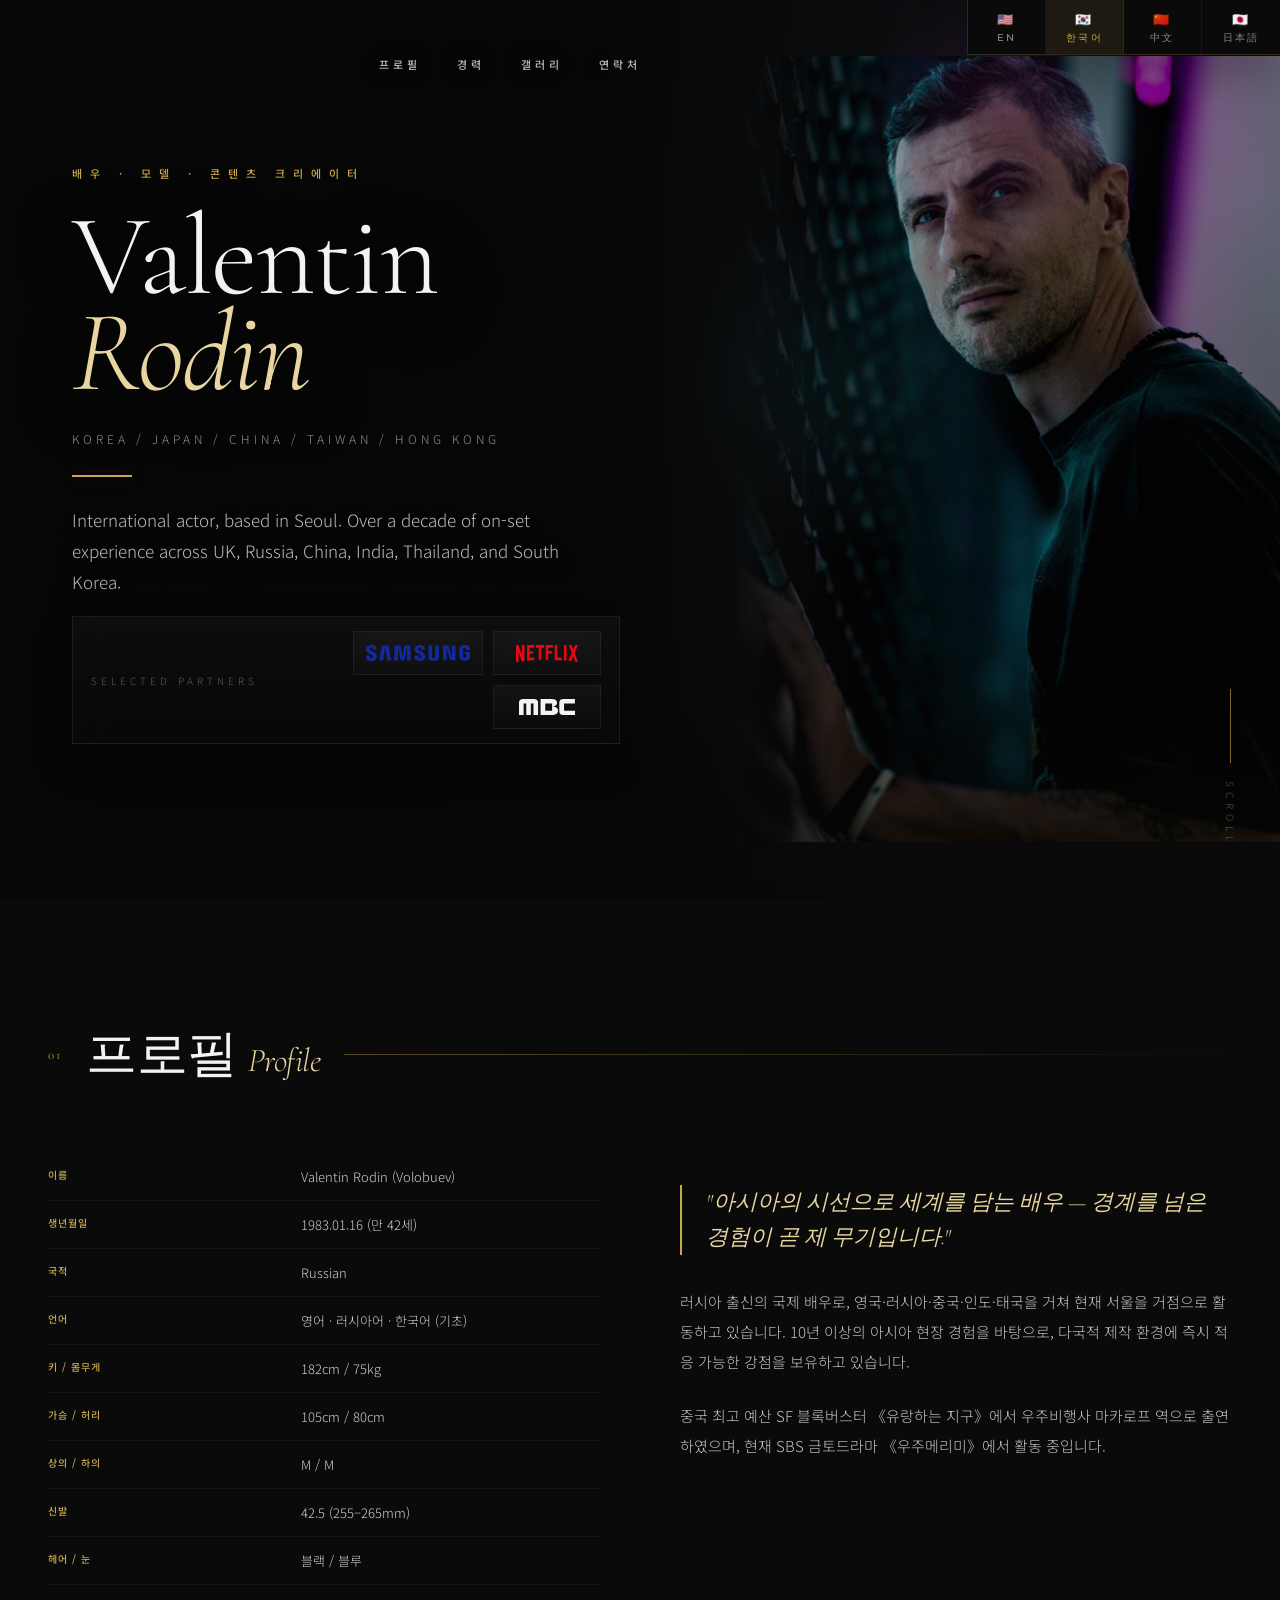
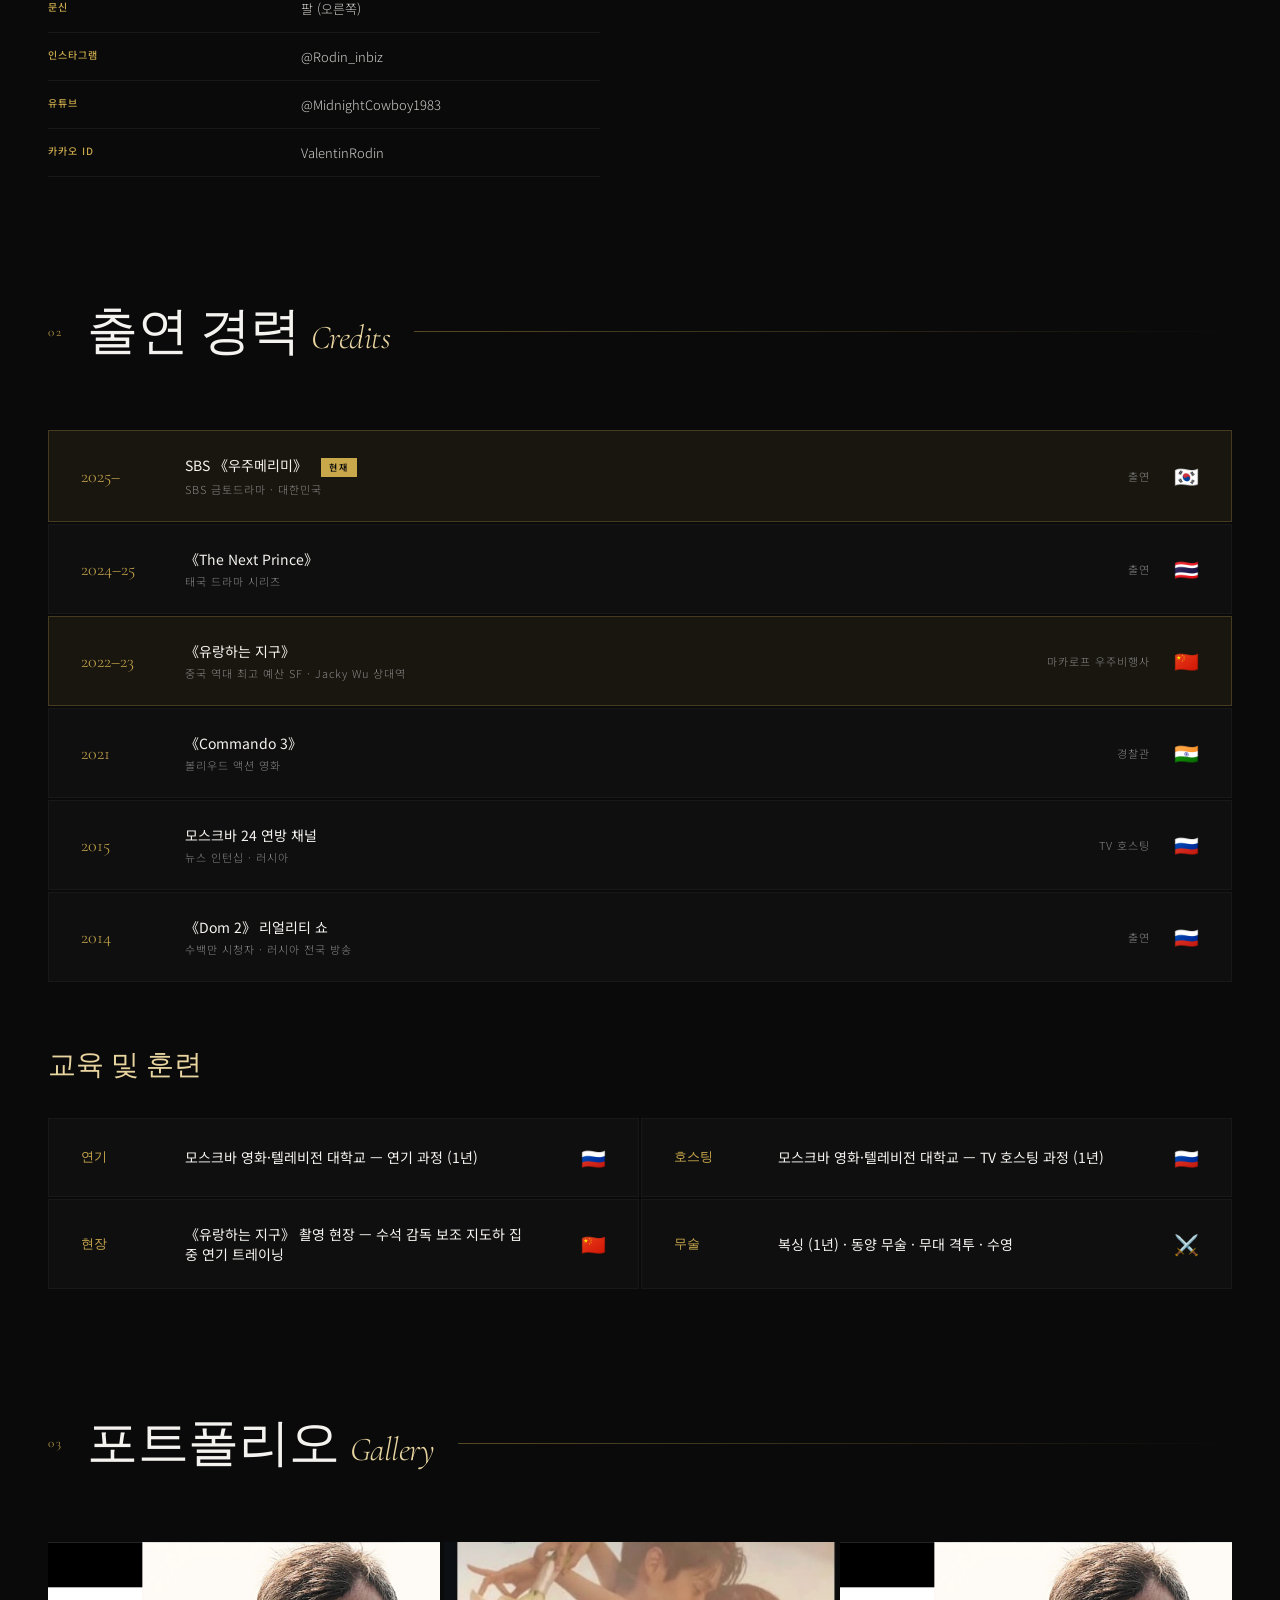
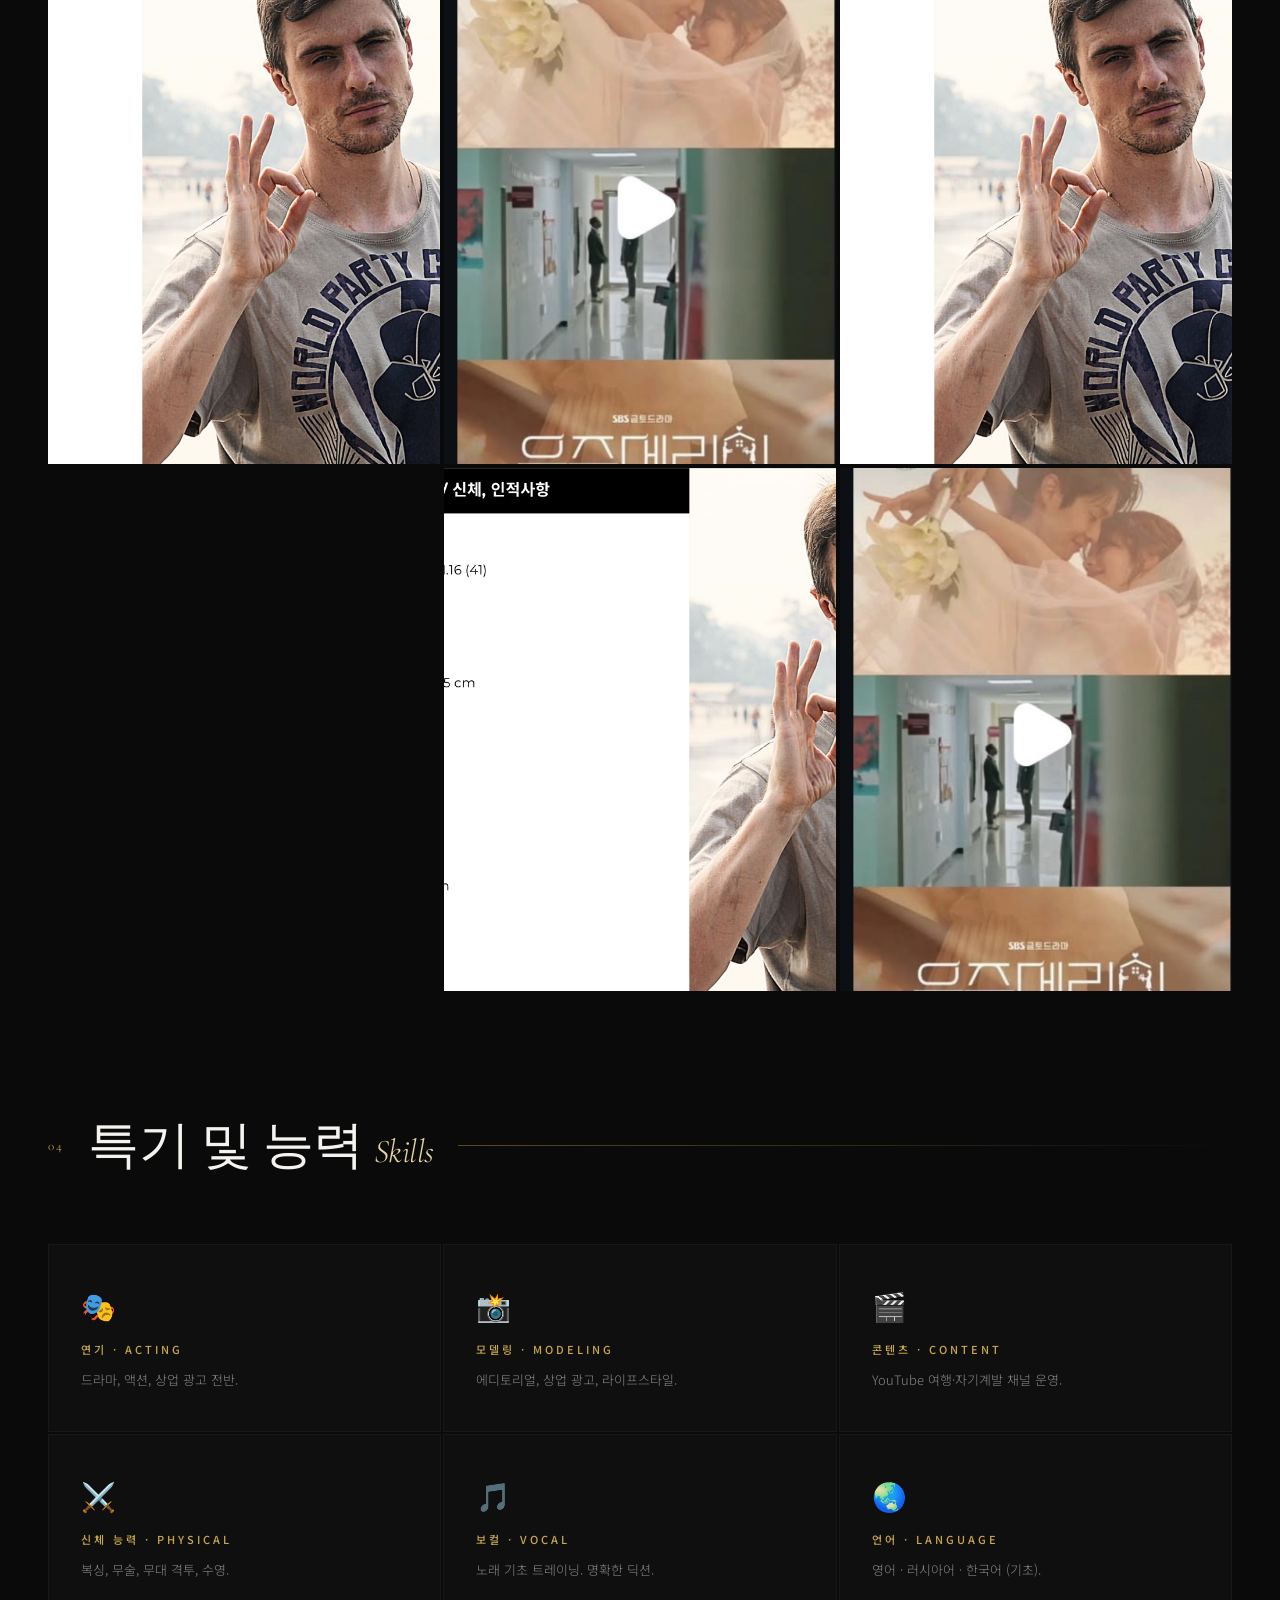
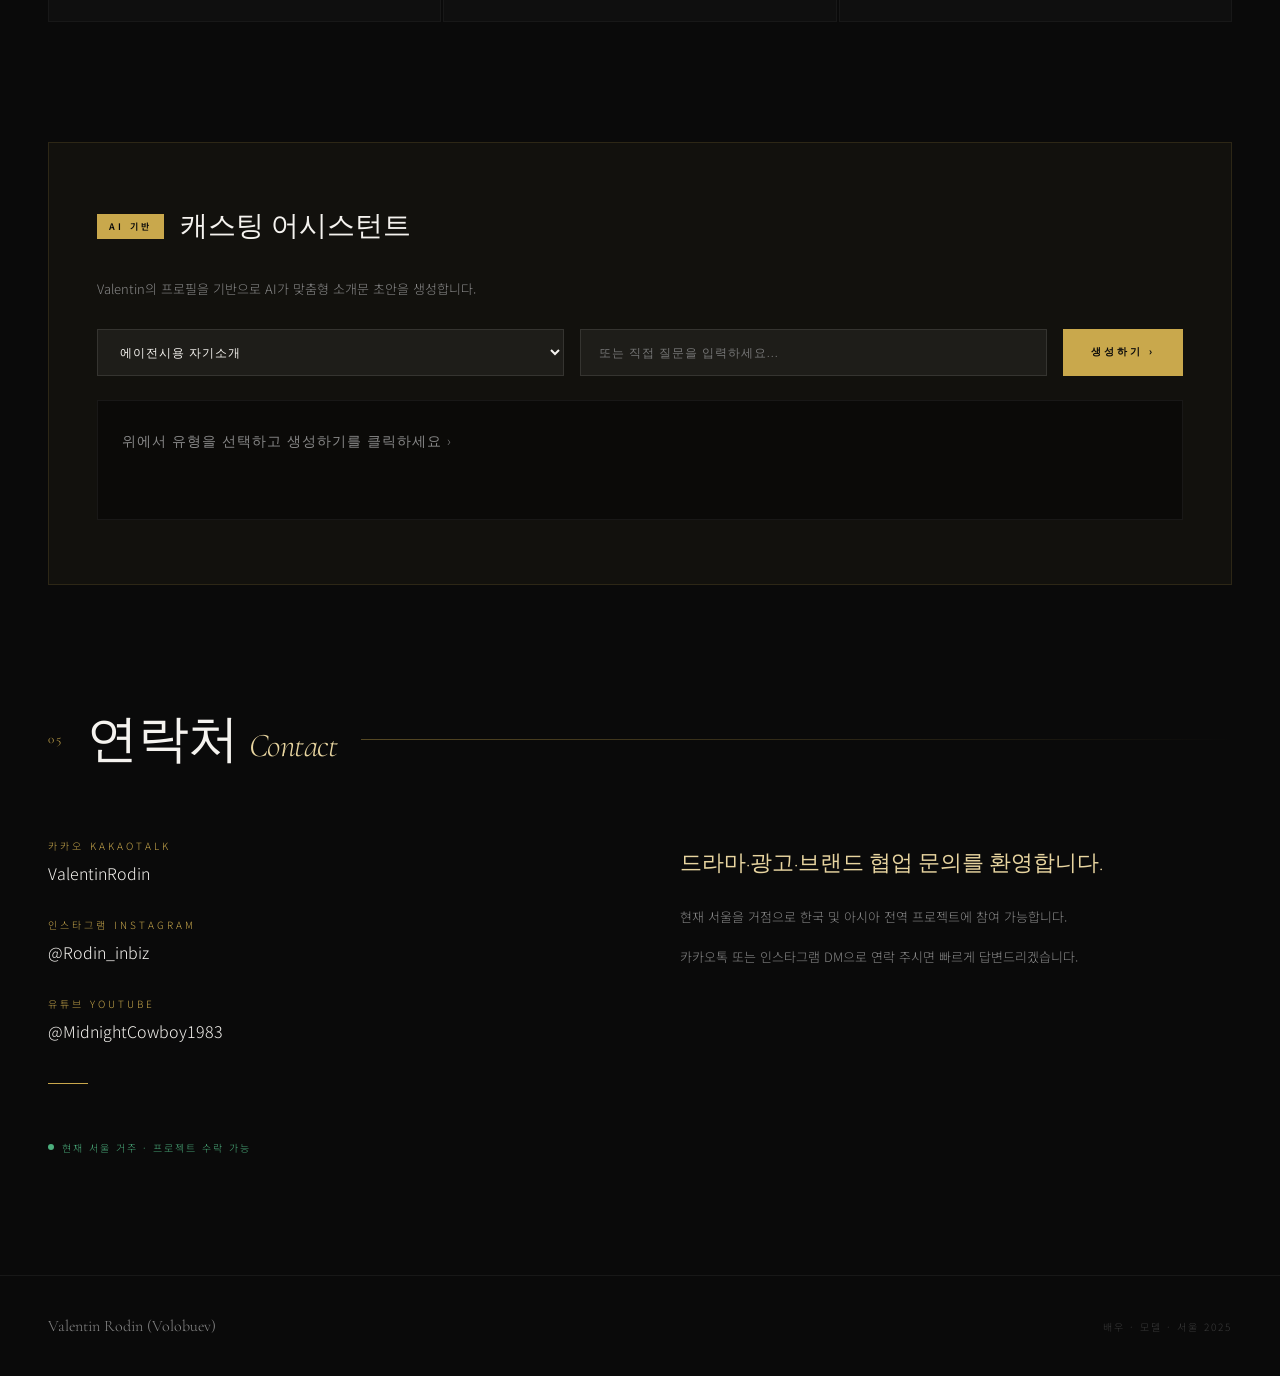
==== index.html @ 7a7e54a3 "Align partner label left and logos right" ====
<!DOCTYPE html>
<html lang="ko">
<head>
  <meta charset="UTF-8">
  <meta name="viewport" content="width=device-width, initial-scale=1.0">
  <title>VALENTIN RODIN — Actor · Model · Content Creator</title>
  <link rel="preconnect" href="https://fonts.googleapis.com">
  <link rel="preconnect" href="https://fonts.gstatic.com" crossorigin>
  <link href="https://fonts.googleapis.com/css2?family=Cormorant+Garamond:ital,wght@0,300;0,400;0,600;1,300;1,400&family=Montserrat:wght@200;300;400;500;600&family=Noto+Sans+JP:wght@300;400&family=Noto+Sans+SC:wght@300;400&family=Noto+Sans+KR:wght@300;400&display=swap" rel="stylesheet">
  <style>
    :root {
      --black: #0a0a0a;
      --white: #f5f3ef;
      --cream: #ede9e0;
      --gold: #c9a84c;
      --gold-light: #e8d5a0;
      --grey: #888;
      --grey-light: #ccc;
      --section-gap: 120px;
      --page-pad-desktop: 72px;
      --page-pad-mobile: 24px;
    }

    * {
      margin: 0;
      padding: 0;
      box-sizing: border-box;
    }

    html {
      scroll-behavior: smooth;
    }

    body {
      background: var(--black);
      color: var(--white);
      font-family: "Montserrat", sans-serif;
      font-weight: 300;
      overflow-x: hidden;
    }

    body[data-lang="ja"] {
      font-family: "Noto Sans JP", "Montserrat", sans-serif;
    }

    body[data-lang="zh"] {
      font-family: "Noto Sans SC", "Montserrat", sans-serif;
    }

    body[data-lang="ko"] {
      font-family: "Noto Sans KR", "Montserrat", sans-serif;
    }

    .lang-switcher {
      position: fixed;
      top: 0;
      right: 0;
      z-index: 220;
      display: flex;
      align-items: stretch;
      background: rgba(10, 10, 10, 0.9);
      border-bottom: 1px solid rgba(201, 168, 76, 0.2);
      border-left: 1px solid rgba(201, 168, 76, 0.2);
      box-shadow: 0 18px 50px rgba(0, 0, 0, 0.3);
    }

    .lang-btn {
      padding: 12px 16px 11px;
      font-size: 10px;
      font-weight: 500;
      letter-spacing: 2.2px;
      color: var(--grey);
      background: transparent;
      border: none;
      cursor: pointer;
      transition: all 0.2s;
      border-right: 1px solid rgba(255, 255, 255, 0.06);
      font-family: "Montserrat", sans-serif;
      min-width: 78px;
      text-align: center;
      line-height: 1.15;
    }

    .lang-btn:last-child {
      border-right: none;
    }

    .lang-btn .flag {
      display: block;
      font-size: 13px;
      margin-bottom: 5px;
      opacity: 0.95;
    }

    .lang-btn .label {
      display: block;
    }

    .lang-btn:hover {
      color: var(--gold-light);
      background: rgba(201, 168, 76, 0.06);
    }

    .lang-btn.active {
      color: var(--gold);
      background: rgba(201, 168, 76, 0.1);
    }

    nav {
      position: fixed;
      top: 0;
      left: 0;
      right: 0;
      z-index: 100;
      display: flex;
      justify-content: center;
      align-items: flex-start;
      padding: 40px 332px 0 var(--page-pad-desktop);
      background: none;
      backdrop-filter: none;
      pointer-events: none;
    }

    .nav-links {
      display: flex;
      gap: 36px;
      list-style: none;
      margin-top: 10px;
      pointer-events: auto;
    }

    .nav-links a {
      font-size: 11px;
      font-weight: 500;
      letter-spacing: 4px;
      text-transform: uppercase;
      color: rgba(245, 243, 239, 0.76);
      text-decoration: none;
      transition: color 0.3s;
      text-shadow: 0 0 16px rgba(0, 0, 0, 0.6);
    }

    .nav-links a:hover {
      color: var(--gold);
    }

    .hero {
      height: 100vh;
      min-height: 860px;
      position: relative;
      display: block;
      overflow: hidden;
      background: #060606;
    }

    .hero::after {
      content: "";
      position: absolute;
      inset: 0;
      z-index: 1;
      pointer-events: none;
      background:
        linear-gradient(90deg, rgba(6, 6, 6, 0) 48%, rgba(6, 6, 6, 0.04) 58%, rgba(6, 6, 6, 0.14) 72%, rgba(6, 6, 6, 0.32) 100%),
        linear-gradient(180deg, rgba(6, 6, 6, 0.18) 0%, rgba(6, 6, 6, 0.02) 22%, rgba(6, 6, 6, 0.02) 76%, rgba(6, 6, 6, 0.22) 100%),
        radial-gradient(circle at 100% 50%, rgba(6, 6, 6, 0.18), transparent 34%);
    }

    .hero-bg {
      position: absolute;
      inset: 0;
      background:
        radial-gradient(circle at 0% 0%, rgba(201, 168, 76, 0.14), transparent 28%),
        linear-gradient(90deg, #070707 0%, #080808 43%, #0f1013 68%, #101216 100%);
    }

    .hero-img {
      position: absolute;
      right: 0;
      top: 56px;
      height: calc(100% - 112px);
      width: min(43vw, 700px);
      object-fit: cover;
      object-position: 50% center;
      filter: brightness(0.92) contrast(1.06) saturate(0.95);
      -webkit-mask-image: linear-gradient(to right, transparent 0%, rgba(0, 0, 0, 0.4) 10%, rgba(0, 0, 0, 0.82) 18%, #000 30%, #000 100%);
      mask-image: linear-gradient(to right, transparent 0%, rgba(0, 0, 0, 0.4) 10%, rgba(0, 0, 0, 0.82) 18%, #000 30%, #000 100%);
      box-shadow: -72px 0 110px rgba(0, 0, 0, 0.46);
    }

    .hero-overlay {
      position: absolute;
      inset: 0;
      background:
        linear-gradient(90deg, rgba(6, 6, 6, 1) 0%, rgba(6, 6, 6, 0.98) 31%, rgba(6, 6, 6, 0.92) 42%, rgba(6, 6, 6, 0.42) 57%, rgba(6, 6, 6, 0.08) 74%, rgba(6, 6, 6, 0.01) 100%),
        linear-gradient(to top, rgba(6, 6, 6, 0.52) 0%, rgba(6, 6, 6, 0.1) 34%, transparent 60%),
        radial-gradient(circle at 79% 14%, rgba(224, 90, 255, 0.18), transparent 12%),
        radial-gradient(circle at 67% 42%, rgba(44, 199, 214, 0.12), transparent 18%);
    }

    .hero-content {
      position: absolute;
      left: var(--page-pad-desktop);
      bottom: 156px;
      z-index: 2;
      padding: 0;
      max-width: 560px;
    }

    .hero-tag {
      font-size: 11px;
      font-weight: 500;
      letter-spacing: 8px;
      text-transform: uppercase;
      color: var(--gold);
      margin-bottom: 28px;
      text-shadow: 0 0 28px rgba(201, 168, 76, 0.08);
      animation: fadeUp 1s 0.2s both;
    }

    .hero-name {
      font-family: "Cormorant Garamond", serif;
      font-size: clamp(88px, 9vw, 132px);
      font-weight: 300;
      line-height: 0.84;
      letter-spacing: -2px;
      animation: fadeUp 1s 0.4s both;
      text-shadow: 0 14px 60px rgba(0, 0, 0, 0.65);
    }

    .hero-name em {
      font-style: italic;
      color: var(--gold-light);
    }

    .hero-subtitle {
      font-size: 12px;
      letter-spacing: 4px;
      text-transform: uppercase;
      color: rgba(245, 243, 239, 0.58);
      margin-top: 28px;
      margin-bottom: 28px;
      animation: fadeUp 1s 0.6s both;
    }

    .hero-line {
      width: 72px;
      height: 2px;
      background: var(--gold);
      margin-bottom: 28px;
      box-shadow: 0 0 16px rgba(201, 168, 76, 0.24);
      animation: expandWidth 1s 0.8s both;
    }

    .hero-bio-short {
      font-size: 17px;
      line-height: 1.82;
      color: rgba(245, 243, 239, 0.76);
      max-width: 520px;
      margin-bottom: 18px;
      text-shadow: 0 10px 34px rgba(0, 0, 0, 0.42);
      animation: fadeUp 1s 1s both;
    }

    .partner-strip {
      position: relative;
      z-index: 2;
      margin-top: 12px;
      width: min(100%, 548px);
      padding: 14px 18px;
      border: 1px solid rgba(245, 243, 239, 0.08);
      background:
        linear-gradient(180deg, rgba(18, 18, 18, 0.64) 0%, rgba(10, 10, 10, 0.48) 100%);
      backdrop-filter: blur(18px) saturate(120%);
      box-shadow: 0 18px 42px rgba(0, 0, 0, 0.2);
    }

    .partner-strip-inner {
      display: flex;
      align-items: center;
      justify-content: space-between;
      gap: 18px;
    }

    .partner-strip-label {
      font-size: 10px;
      letter-spacing: 4px;
      text-transform: uppercase;
      color: rgba(245, 243, 239, 0.34);
      white-space: nowrap;
    }

    .partner-logo-list {
      display: flex;
      align-items: center;
      justify-content: flex-end;
      flex-wrap: wrap;
      gap: 10px;
      flex: 1;
    }

    .partner-logo-card {
      display: flex;
      align-items: center;
      justify-content: center;
      min-height: 44px;
      min-width: 108px;
      padding: 10px 12px;
      border: 1px solid rgba(245, 243, 239, 0.06);
      background: linear-gradient(180deg, rgba(255, 255, 255, 0.035) 0%, rgba(255, 255, 255, 0.015) 100%);
      backdrop-filter: blur(12px);
      transition: border-color 0.3s ease, transform 0.3s ease, background 0.3s ease;
    }

    .partner-logo-card:hover {
      border-color: rgba(201, 168, 76, 0.18);
      background: linear-gradient(180deg, rgba(255, 255, 255, 0.045) 0%, rgba(255, 255, 255, 0.02) 100%);
      transform: translateY(-1px);
    }

    .partner-logo {
      display: block;
      width: auto;
      height: 18px;
      max-width: 100%;
    }

    .partner-logo--samsung {
      height: 16px;
    }

    .partner-logo--netflix {
      height: 17px;
    }

    .partner-logo--mbc {
      height: 16px;
    }

    .hero-scroll {
      position: absolute;
      bottom: 54px;
      right: 42px;
      font-size: 10px;
      letter-spacing: 5px;
      text-transform: uppercase;
      color: rgba(245, 243, 239, 0.54);
      writing-mode: vertical-rl;
      display: flex;
      align-items: center;
      gap: 18px;
      animation: fadeIn 1s 1.5s both;
    }

    .hero-scroll::before {
      content: "";
      display: block;
      width: 1px;
      height: 74px;
      background: var(--gold);
      animation: scrollBar 2s 2s infinite;
    }

    .section {
      padding: var(--section-gap) 48px;
    }

    .section-header {
      display: flex;
      align-items: center;
      gap: 24px;
      margin-bottom: 64px;
    }

    .section-number {
      font-family: "Cormorant Garamond", serif;
      font-size: 13px;
      color: var(--gold);
      letter-spacing: 2px;
    }

    .section-title {
      font-family: "Cormorant Garamond", serif;
      font-size: clamp(32px, 4vw, 52px);
      font-weight: 300;
      letter-spacing: -0.5px;
    }

    .section-title em {
      font-style: italic;
      color: var(--gold-light);
      font-size: 0.65em;
      margin-left: 10px;
    }

    .section-line {
      flex: 1;
      height: 1px;
      background: linear-gradient(to right, rgba(201, 168, 76, 0.4), transparent);
    }

    .profile-grid,
    .contact-grid {
      display: grid;
      grid-template-columns: 1fr 1fr;
      gap: 80px;
      align-items: start;
    }

    .profile-data table {
      width: 100%;
      border-collapse: collapse;
    }

    .profile-data tr {
      border-bottom: 1px solid rgba(255, 255, 255, 0.06);
    }

    .profile-data td {
      padding: 14px 0;
      font-size: 13px;
      vertical-align: top;
    }

    .profile-data td:first-child {
      color: var(--gold);
      font-weight: 500;
      letter-spacing: 1px;
      min-width: 140px;
      font-size: 10px;
      text-transform: uppercase;
    }

    .profile-data td:last-child {
      color: rgba(245, 243, 239, 0.85);
    }

    .profile-bio p {
      font-size: 15px;
      line-height: 2;
      color: rgba(245, 243, 239, 0.8);
      margin-bottom: 24px;
    }

    .profile-bio .quote {
      font-family: "Cormorant Garamond", serif;
      font-size: 22px;
      font-style: italic;
      color: var(--gold-light);
      line-height: 1.6;
      border-left: 2px solid var(--gold);
      padding-left: 24px;
      margin: 32px 0;
    }

    .credits-list {
      display: flex;
      flex-direction: column;
      gap: 2px;
    }

    .credit-item {
      display: grid;
      grid-template-columns: 80px 1fr auto auto;
      gap: 24px;
      align-items: center;
      padding: 24px 32px;
      background: rgba(255, 255, 255, 0.02);
      border: 1px solid rgba(255, 255, 255, 0.04);
      transition: all 0.3s;
      cursor: default;
    }

    .credit-item:hover {
      background: rgba(201, 168, 76, 0.05);
      border-color: rgba(201, 168, 76, 0.2);
      transform: translateX(4px);
    }

    .credit-year {
      font-family: "Cormorant Garamond", serif;
      font-size: 18px;
      color: var(--gold);
      font-weight: 300;
    }

    .credit-title {
      font-size: 14px;
      font-weight: 400;
    }

    .credit-title small {
      display: block;
      font-size: 11px;
      color: var(--grey);
      font-weight: 300;
      margin-top: 4px;
      letter-spacing: 1px;
    }

    .credit-role {
      font-size: 11px;
      color: var(--grey);
      text-align: right;
      letter-spacing: 1px;
      text-transform: uppercase;
    }

    .credit-flag {
      font-size: 20px;
    }

    .credit-featured {
      background: rgba(201, 168, 76, 0.08);
      border-color: rgba(201, 168, 76, 0.25);
    }

    .credit-badge {
      display: inline-block;
      font-size: 9px;
      letter-spacing: 2px;
      text-transform: uppercase;
      background: var(--gold);
      color: var(--black);
      padding: 3px 8px;
      font-weight: 600;
      margin-left: 10px;
      vertical-align: middle;
    }

    .gallery-grid {
      display: grid;
      grid-template-columns: repeat(3, 1fr);
      gap: 4px;
    }

    .gallery-item {
      overflow: hidden;
      position: relative;
      aspect-ratio: 3 / 4;
      background: #111;
    }

    .gallery-item.tall {
      grid-row: span 2;
    }

    .gallery-item img {
      width: 100%;
      height: 100%;
      object-fit: cover;
      object-position: center top;
      transition: transform 0.6s ease, filter 0.4s;
      filter: grayscale(15%);
    }

    .gallery-item.hero-crop img {
      object-position: 78% 15%;
    }

    .gallery-item.still img {
      object-position: center center;
    }

    .gallery-item:hover img {
      transform: scale(1.05);
      filter: grayscale(0%);
    }

    .gallery-caption {
      position: absolute;
      bottom: 0;
      left: 0;
      right: 0;
      padding: 20px 16px 16px;
      background: linear-gradient(to top, rgba(0, 0, 0, 0.8), transparent);
      font-size: 9px;
      letter-spacing: 3px;
      text-transform: uppercase;
      color: rgba(255, 255, 255, 0.6);
      opacity: 0;
      transition: opacity 0.3s;
    }

    .gallery-item:hover .gallery-caption {
      opacity: 1;
    }

    .skills-grid {
      display: grid;
      grid-template-columns: repeat(3, 1fr);
      gap: 2px;
    }

    .skill-block {
      padding: 40px 32px;
      background: rgba(255, 255, 255, 0.02);
      border: 1px solid rgba(255, 255, 255, 0.04);
      transition: all 0.3s;
    }

    .skill-block:hover {
      background: rgba(201, 168, 76, 0.05);
      border-color: rgba(201, 168, 76, 0.15);
    }

    .skill-icon {
      font-size: 28px;
      margin-bottom: 16px;
    }

    .skill-name {
      font-size: 11px;
      letter-spacing: 3px;
      text-transform: uppercase;
      color: var(--gold);
      margin-bottom: 12px;
      font-weight: 500;
    }

    .skill-desc {
      font-size: 13px;
      color: var(--grey);
      line-height: 1.7;
    }

    .ai-section {
      background: rgba(201, 168, 76, 0.04);
      border: 1px solid rgba(201, 168, 76, 0.15);
      padding: 64px 48px;
      margin: 0 48px;
    }

    .ai-header {
      display: flex;
      align-items: center;
      gap: 16px;
      margin-bottom: 32px;
    }

    .ai-badge {
      background: var(--gold);
      color: var(--black);
      font-size: 9px;
      font-weight: 600;
      letter-spacing: 3px;
      text-transform: uppercase;
      padding: 6px 12px;
    }

    .ai-title {
      font-family: "Cormorant Garamond", serif;
      font-size: 28px;
      font-weight: 300;
    }

    .ai-inputs {
      display: grid;
      grid-template-columns: 1fr 1fr auto;
      gap: 16px;
      margin-bottom: 24px;
    }

    .ai-select,
    .ai-input {
      background: rgba(255, 255, 255, 0.05);
      border: 1px solid rgba(255, 255, 255, 0.1);
      color: var(--white);
      padding: 14px 18px;
      font-family: "Montserrat", sans-serif;
      font-size: 12px;
      letter-spacing: 1px;
      outline: none;
      transition: border-color 0.3s;
    }

    .ai-select:focus,
    .ai-input:focus {
      border-color: rgba(201, 168, 76, 0.5);
    }

    .ai-select option {
      background: #1a1a1a;
    }

    .ai-btn {
      background: var(--gold);
      color: var(--black);
      border: none;
      padding: 14px 28px;
      font-family: "Montserrat", sans-serif;
      font-size: 10px;
      font-weight: 600;
      letter-spacing: 3px;
      text-transform: uppercase;
      cursor: pointer;
      transition: all 0.2s;
      white-space: nowrap;
    }

    .ai-btn:hover {
      background: var(--gold-light);
    }

    .ai-output {
      min-height: 120px;
      padding: 24px;
      background: rgba(0, 0, 0, 0.4);
      border: 1px solid rgba(255, 255, 255, 0.06);
      font-family: "Cormorant Garamond", serif;
      font-size: 17px;
      line-height: 1.9;
      color: rgba(245, 243, 239, 0.85);
      white-space: pre-wrap;
    }

    .contact-label {
      font-size: 10px;
      letter-spacing: 3px;
      text-transform: uppercase;
      color: var(--gold);
      margin-bottom: 8px;
    }

    .contact-value {
      font-size: 16px;
      color: var(--white);
      margin-bottom: 32px;
    }

    .contact-divider {
      width: 40px;
      height: 1px;
      background: var(--gold);
      margin: 40px 0;
    }

    .contact-availability {
      display: inline-flex;
      align-items: center;
      gap: 8px;
      font-size: 10px;
      letter-spacing: 2px;
      text-transform: uppercase;
      color: #4caf7d;
      margin-top: 16px;
    }

    .availability-dot {
      width: 6px;
      height: 6px;
      border-radius: 50%;
      background: #4caf7d;
      animation: pulse 2s infinite;
    }

    footer {
      border-top: 1px solid rgba(255, 255, 255, 0.06);
      padding: 40px 48px;
      display: flex;
      justify-content: space-between;
      align-items: center;
    }

    .footer-name {
      font-family: "Cormorant Garamond", serif;
      font-size: 16px;
      color: var(--grey);
    }

    .footer-copy {
      font-size: 10px;
      color: rgba(255, 255, 255, 0.2);
      letter-spacing: 2px;
      text-transform: uppercase;
    }

    .training-grid {
      display: grid;
      grid-template-columns: repeat(2, 1fr);
      gap: 2px;
      margin-top: 64px;
    }

    .training-title {
      font-family: "Cormorant Garamond", serif;
      font-size: 28px;
      font-weight: 300;
      margin-bottom: 32px;
      color: var(--gold-light);
    }

    @keyframes fadeUp {
      from {
        opacity: 0;
        transform: translateY(30px);
      }
      to {
        opacity: 1;
        transform: translateY(0);
      }
    }

    @keyframes fadeIn {
      from {
        opacity: 0;
      }
      to {
        opacity: 1;
      }
    }

    @keyframes expandWidth {
      from {
        width: 0;
      }
      to {
        width: 60px;
      }
    }

    @keyframes scrollBar {
      0%, 100% {
        opacity: 1;
        transform: scaleY(1);
      }
      50% {
        opacity: 0.3;
        transform: scaleY(0.5);
      }
    }

    @keyframes pulse {
      0%, 100% {
        opacity: 1;
      }
      50% {
        opacity: 0.3;
      }
    }

    .fade-in {
      opacity: 0;
      transform: translateY(40px);
      transition: opacity 0.8s ease, transform 0.8s ease;
    }

    .fade-in.visible {
      opacity: 1;
      transform: translateY(0);
    }

    @media (max-width: 1200px) {
      nav {
        padding: 34px 292px 0 56px;
      }

      .nav-links {
        gap: 28px;
      }

      .hero {
        min-height: 820px;
      }

      .hero-img {
        top: 44px;
        height: calc(100% - 88px);
        width: min(46vw, 600px);
        object-position: 52% center;
        filter: brightness(0.88) contrast(1.05) saturate(0.95);
        -webkit-mask-image: linear-gradient(to right, transparent 0%, rgba(0, 0, 0, 0.36) 11%, rgba(0, 0, 0, 0.8) 19%, #000 32%, #000 100%);
        mask-image: linear-gradient(to right, transparent 0%, rgba(0, 0, 0, 0.36) 11%, rgba(0, 0, 0, 0.8) 19%, #000 32%, #000 100%);
      }

      .hero-content {
        left: 56px;
        bottom: 138px;
        max-width: 500px;
      }

      .hero-tag {
        letter-spacing: 6px;
      }

      .hero-name {
        font-size: clamp(78px, 8vw, 116px);
      }

      .hero-bio-short {
        font-size: 16px;
      }

      .partner-strip {
        width: min(100%, 488px);
      }
    }

    @media (max-width: 900px) {
      nav {
        padding: 28px var(--page-pad-mobile) 0;
      }

      .nav-links {
        display: none;
      }

      .section {
        padding: 80px 24px;
      }

      .hero {
        min-height: 760px;
      }

      .hero-img {
        width: calc(100% - 40px);
        right: -12px;
        top: 30px;
        height: calc(100% - 122px);
        object-position: 58% 22%;
        filter: brightness(0.76) contrast(1.04) saturate(0.96);
        -webkit-mask-image: linear-gradient(to right, transparent 0%, rgba(0, 0, 0, 0.34) 12%, rgba(0, 0, 0, 0.82) 22%, #000 36%, #000 100%);
        mask-image: linear-gradient(to right, transparent 0%, rgba(0, 0, 0, 0.34) 12%, rgba(0, 0, 0, 0.82) 22%, #000 36%, #000 100%);
        box-shadow: -26px 0 56px rgba(0, 0, 0, 0.26);
      }

      .hero-overlay {
        background:
          linear-gradient(180deg, rgba(6, 6, 6, 0.2) 0%, rgba(6, 6, 6, 0.24) 18%, rgba(6, 6, 6, 0.58) 58%, rgba(6, 6, 6, 0.82) 100%),
          linear-gradient(90deg, rgba(6, 6, 6, 0.74) 0%, rgba(6, 6, 6, 0.18) 54%, rgba(6, 6, 6, 0.05) 100%);
      }

      .hero::after {
        background:
          linear-gradient(180deg, rgba(6, 6, 6, 0.14) 0%, rgba(6, 6, 6, 0.04) 18%, rgba(6, 6, 6, 0.08) 74%, rgba(6, 6, 6, 0.22) 100%),
          linear-gradient(90deg, rgba(6, 6, 6, 0.34) 0%, rgba(6, 6, 6, 0.08) 18%, rgba(6, 6, 6, 0) 44%, rgba(6, 6, 6, 0.08) 82%, rgba(6, 6, 6, 0.26) 100%);
      }

      .hero-content {
        left: var(--page-pad-mobile);
        right: var(--page-pad-mobile);
        bottom: 116px;
        max-width: none;
      }

      .hero-tag {
        font-size: 10px;
        letter-spacing: 4px;
        margin-bottom: 18px;
      }

      .hero-name {
        font-size: clamp(68px, 22vw, 96px);
      }

      .hero-subtitle {
        font-size: 10px;
        letter-spacing: 2.6px;
        line-height: 1.6;
        margin-top: 22px;
        margin-bottom: 20px;
      }

      .hero-bio-short {
        font-size: 15px;
        line-height: 1.72;
        max-width: 100%;
        margin-bottom: 22px;
      }

      .hero-line {
        margin-bottom: 22px;
      }

      .partner-strip-label {
        font-size: 9px;
        letter-spacing: 3px;
      }

      .partner-logo-list {
        gap: 8px;
      }

      .partner-logo-card {
        min-height: 42px;
        min-width: 100px;
        padding: 9px 10px;
      }

      .partner-logo {
        height: 16px;
      }

      .partner-logo--samsung {
        height: 14px;
      }

      .partner-logo--mbc {
        height: 14px;
      }

      .hero-scroll {
        display: none;
      }

      .profile-grid,
      .contact-grid {
        grid-template-columns: 1fr;
        gap: 48px;
      }

      .credit-item {
        grid-template-columns: 60px 1fr;
      }

      .credit-role,
      .credit-flag {
        display: none;
      }

      .gallery-grid {
        grid-template-columns: repeat(2, 1fr);
      }

      .gallery-item.tall {
        grid-row: span 1;
      }

      .skills-grid,
      .ai-inputs,
      .training-grid {
        grid-template-columns: 1fr;
      }

      .ai-section {
        margin: 0 24px;
        padding: 40px 24px;
      }

      .lang-switcher {
        top: auto;
        bottom: 0;
        right: 0;
        left: 0;
        border-left: none;
        border-top: 1px solid rgba(201, 168, 76, 0.2);
        border-bottom: none;
        justify-content: center;
      }

      .lang-btn {
        min-width: 0;
        padding: 10px 12px 9px;
      }

      .lang-btn .flag {
        font-size: 12px;
        margin-bottom: 4px;
      }
    }

    @media (max-width: 640px) {
      .hero {
        min-height: 700px;
      }

      .hero-img {
        width: calc(100% - 28px);
        right: -10px;
        top: 22px;
        height: calc(100% - 106px);
        object-position: 56% 20%;
        filter: brightness(0.78) contrast(1.03) saturate(0.96);
        -webkit-mask-image: linear-gradient(to right, transparent 0%, rgba(0, 0, 0, 0.32) 12%, rgba(0, 0, 0, 0.82) 24%, #000 38%, #000 100%);
        mask-image: linear-gradient(to right, transparent 0%, rgba(0, 0, 0, 0.32) 12%, rgba(0, 0, 0, 0.82) 24%, #000 38%, #000 100%);
      }

      .hero-content {
        bottom: 92px;
      }

      .hero-tag {
        font-size: 9px;
        letter-spacing: 3px;
        max-width: 310px;
      }

      .hero-name {
        font-size: clamp(58px, 20vw, 82px);
        line-height: 0.9;
      }

      .hero-subtitle {
        font-size: 9px;
        letter-spacing: 1.8px;
      }

      .hero-bio-short {
        font-size: 14px;
      }

      .hero::after {
        background:
          linear-gradient(180deg, rgba(6, 6, 6, 0.12) 0%, rgba(6, 6, 6, 0.04) 16%, rgba(6, 6, 6, 0.08) 76%, rgba(6, 6, 6, 0.2) 100%),
          linear-gradient(90deg, rgba(6, 6, 6, 0.3) 0%, rgba(6, 6, 6, 0.08) 18%, rgba(6, 6, 6, 0) 42%, rgba(6, 6, 6, 0.08) 84%, rgba(6, 6, 6, 0.22) 100%);
      }

      .partner-strip-inner {
        align-items: flex-start;
        flex-direction: column;
        gap: 12px;
      }

      .partner-logo-list {
        justify-content: flex-start;
        width: 100%;
      }

      .partner-logo-list {
        gap: 8px;
      }

      .partner-logo-card {
        flex: 1 1 92px;
        min-width: 0;
        min-height: 44px;
        padding: 10px 10px;
      }

      .partner-logo {
        height: 14px;
      }

      .partner-logo--samsung {
        height: 12px;
      }

      .partner-logo--mbc {
        height: 12px;
      }
    }
  </style>
</head>
<body data-lang="ko">
  <div class="lang-switcher">
    <button class="lang-btn" onclick="setLang('en')" data-lang-btn="en"><span class="flag">🇺🇸</span><span class="label">EN</span></button>
    <button class="lang-btn active" onclick="setLang('ko')" data-lang-btn="ko"><span class="flag">🇰🇷</span><span class="label">한국어</span></button>
    <button class="lang-btn" onclick="setLang('zh')" data-lang-btn="zh"><span class="flag">🇨🇳</span><span class="label">中文</span></button>
    <button class="lang-btn" onclick="setLang('ja')" data-lang-btn="ja"><span class="flag">🇯🇵</span><span class="label">日本語</span></button>
  </div>

  <nav>
    <ul class="nav-links">
      <li><a href="#profile" data-t="nav_profile">프로필</a></li>
      <li><a href="#credits" data-t="nav_credits">경력</a></li>
      <li><a href="#gallery" data-t="nav_gallery">갤러리</a></li>
      <li><a href="#contact" data-t="nav_contact">연락처</a></li>
    </ul>
  </nav>

  <section class="hero">
    <div class="hero-bg"></div>
    <img class="hero-img" src="./assets/hero_portrait_clean.png" alt="Valentin Rodin">
    <div class="hero-overlay"></div>
    <div class="hero-content">
      <p class="hero-tag" data-t="hero_tag">배우 · 모델 · 콘텐츠 크리에이터</p>
      <h1 class="hero-name">Valentin<br><em>Rodin</em></h1>
      <p class="hero-subtitle" data-t="hero_subtitle">Korea / Japan / China / Taiwan / Hong Kong</p>
      <div class="hero-line"></div>
      <p class="hero-bio-short" data-t="hero_bio">International actor, based in Seoul. Over a decade of on-set experience across UK, Russia, China, India, Thailand, and South Korea.</p>
      <section class="partner-strip fade-in" aria-label="Selected partners">
        <div class="partner-strip-inner">
          <span class="partner-strip-label" data-t="hero_brands_label">Selected partners</span>
          <div class="partner-logo-list">
            <span class="partner-logo-card" aria-label="Samsung">
              <img class="partner-logo partner-logo--samsung" src="./assets/logos/samsung.svg" alt="Samsung logo">
            </span>
            <span class="partner-logo-card" aria-label="Netflix">
              <img class="partner-logo partner-logo--netflix" src="./assets/logos/netflix.svg" alt="Netflix logo">
            </span>
            <span class="partner-logo-card" aria-label="MBC">
              <img class="partner-logo partner-logo--mbc" src="./assets/logos/mbc.svg" alt="MBC logo">
            </span>
          </div>
        </div>
      </section>
    </div>
    <div class="hero-scroll" data-t="scroll">Scroll</div>
  </section>

  <section class="section" id="profile">
    <div class="section-header fade-in">
      <span class="section-number">01</span>
      <h2 class="section-title"><span data-t="s01_title">프로필</span><em data-t="s01_em">Profile</em></h2>
      <div class="section-line"></div>
    </div>
    <div class="profile-grid">
      <div class="profile-data fade-in">
        <table>
          <tr><td data-t="table_name">이름</td><td>Valentin Rodin (Volobuev)</td></tr>
          <tr><td data-t="table_dob">생년월일</td><td data-t="dob_val">1983.01.16 (만 42세)</td></tr>
          <tr><td data-t="table_nat">국적</td><td>Russian</td></tr>
          <tr><td data-t="table_lang">언어</td><td data-t="lang_val">영어 · 러시아어 · 한국어 (기초)</td></tr>
          <tr><td data-t="table_hw">키 / 몸무게</td><td data-t="hw_val">182cm / 75kg</td></tr>
          <tr><td data-t="table_bust">가슴 / 허리</td><td data-t="bust_val">105cm / 80cm</td></tr>
          <tr><td data-t="table_size">상의 / 하의</td><td data-t="size_val">M / M</td></tr>
          <tr><td data-t="table_shoes">신발</td><td>42.5 (255–265mm)</td></tr>
          <tr><td data-t="table_hair">헤어 / 눈</td><td data-t="hair_val">블랙 / 블루</td></tr>
          <tr><td data-t="table_tattoo">문신</td><td data-t="tattoo_val">팔 (오른쪽)</td></tr>
          <tr><td data-t="table_ig">인스타그램</td><td>@Rodin_inbiz</td></tr>
          <tr><td data-t="table_yt">유튜브</td><td>@MidnightCowboy1983</td></tr>
          <tr><td data-t="table_kk">카카오 ID</td><td>ValentinRodin</td></tr>
        </table>
      </div>
      <div class="profile-bio fade-in">
        <div class="quote" data-t="quote">"아시아의 시선으로 세계를 담는 배우 — 경계를 넘은 경험이 곧 제 무기입니다."</div>
        <p data-t="bio1">러시아 출신의 국제 배우로, 영국·러시아·중국·인도·태국을 거쳐 현재 서울을 거점으로 활동하고 있습니다. 10년 이상의 아시아 현장 경험을 바탕으로, 다국적 제작 환경에 즉시 적응 가능한 강점을 보유하고 있습니다.</p>
        <p data-t="bio2">중국 최고 예산 SF 블록버스터 《유랑하는 지구》에서 우주비행사 마카로프 역으로 출연하였으며, 현재 SBS 금토드라마 《우주메리미》에서 활동 중입니다.</p>
      </div>
    </div>
  </section>

  <section class="section" id="credits" style="padding-top:0">
    <div class="section-header fade-in">
      <span class="section-number">02</span>
      <h2 class="section-title"><span data-t="s02_title">출연 경력</span><em data-t="s02_em">Credits</em></h2>
      <div class="section-line"></div>
    </div>
    <div class="credits-list fade-in">
      <div class="credit-item credit-featured">
        <span class="credit-year">2025–</span>
        <div class="credit-title">
          <span data-t="cr1_title">SBS 《우주메리미》</span>
          <span class="credit-badge" data-t="badge_now">현재</span>
          <small data-t="cr1_sub">SBS 금토드라마 · 대한민국</small>
        </div>
        <span class="credit-role" data-t="cr1_role">출연</span>
        <span class="credit-flag">🇰🇷</span>
      </div>
      <div class="credit-item">
        <span class="credit-year">2024–25</span>
        <div class="credit-title">
          <span data-t="cr2_title">《The Next Prince》</span>
          <small data-t="cr2_sub">태국 드라마 시리즈</small>
        </div>
        <span class="credit-role" data-t="cr2_role">출연</span>
        <span class="credit-flag">🇹🇭</span>
      </div>
      <div class="credit-item credit-featured">
        <span class="credit-year">2022–23</span>
        <div class="credit-title">
          <span data-t="cr3_title">《유랑하는 지구》</span>
          <small data-t="cr3_sub">중국 역대 최고 예산 SF · Jacky Wu 상대역</small>
        </div>
        <span class="credit-role" data-t="cr3_role">마카로프 우주비행사</span>
        <span class="credit-flag">🇨🇳</span>
      </div>
      <div class="credit-item">
        <span class="credit-year">2021</span>
        <div class="credit-title">
          <span data-t="cr4_title">《Commando 3》</span>
          <small data-t="cr4_sub">볼리우드 액션 영화</small>
        </div>
        <span class="credit-role" data-t="cr4_role">경찰관</span>
        <span class="credit-flag">🇮🇳</span>
      </div>
      <div class="credit-item">
        <span class="credit-year">2015</span>
        <div class="credit-title">
          <span data-t="cr5_title">모스크바 24 연방 채널</span>
          <small data-t="cr5_sub">뉴스 인턴십 · 러시아</small>
        </div>
        <span class="credit-role" data-t="cr5_role">TV 호스팅</span>
        <span class="credit-flag">🇷🇺</span>
      </div>
      <div class="credit-item">
        <span class="credit-year">2014</span>
        <div class="credit-title">
          <span data-t="cr6_title">《Dom 2》 리얼리티 쇼</span>
          <small data-t="cr6_sub">수백만 시청자 · 러시아 전국 방송</small>
        </div>
        <span class="credit-role" data-t="cr6_role">출연</span>
        <span class="credit-flag">🇷🇺</span>
      </div>
    </div>
    <div class="training-grid fade-in">
      <div><h3 class="training-title" data-t="training_title">교육 및 훈련</h3></div>
      <div></div>
      <div class="credit-item"><span class="credit-year" style="font-size:13px" data-t="tr1_cat">연기</span><div class="credit-title" data-t="tr1">모스크바 영화·텔레비전 대학교 — 연기 과정 (1년)</div><span></span><span class="credit-flag">🇷🇺</span></div>
      <div class="credit-item"><span class="credit-year" style="font-size:13px" data-t="tr2_cat">호스팅</span><div class="credit-title" data-t="tr2">모스크바 영화·텔레비전 대학교 — TV 호스팅 과정 (1년)</div><span></span><span class="credit-flag">🇷🇺</span></div>
      <div class="credit-item"><span class="credit-year" style="font-size:13px" data-t="tr3_cat">현장</span><div class="credit-title" data-t="tr3">《유랑하는 지구》 촬영 현장 — 수석 감독 보조 지도하 집중 연기 트레이닝</div><span></span><span class="credit-flag">🇨🇳</span></div>
      <div class="credit-item"><span class="credit-year" style="font-size:13px" data-t="tr4_cat">무술</span><div class="credit-title" data-t="tr4">복싱 (1년) · 동양 무술 · 무대 격투 · 수영</div><span></span><span class="credit-flag">⚔️</span></div>
    </div>
  </section>

  <section class="section" id="gallery" style="padding-top:0">
    <div class="section-header fade-in">
      <span class="section-number">03</span>
      <h2 class="section-title"><span data-t="s03_title">포트폴리오</span><em data-t="s03_em">Gallery</em></h2>
      <div class="section-line"></div>
    </div>
    <div class="gallery-grid fade-in">
      <div class="gallery-item tall hero-crop">
        <img src="./assets/portfolio_page1.png" alt="Editorial portrait">
        <div class="gallery-caption">Editorial</div>
      </div>
      <div class="gallery-item still">
        <img src="./assets/drama_still.jpg" alt="Drama still">
        <div class="gallery-caption">Acting</div>
      </div>
      <div class="gallery-item hero-crop">
        <img src="./assets/portfolio_page1.png" alt="Character portrait">
        <div class="gallery-caption">Character</div>
      </div>
      <div class="gallery-item">
        <img src="./assets/portfolio_page1.png" alt="Commercial portrait">
        <div class="gallery-caption">Commercial</div>
      </div>
      <div class="gallery-item still">
        <img src="./assets/drama_still.jpg" alt="SBS still">
        <div class="gallery-caption">SBS</div>
      </div>
    </div>
  </section>

  <section class="section" id="skills" style="padding-top:0">
    <div class="section-header fade-in">
      <span class="section-number">04</span>
      <h2 class="section-title"><span data-t="s04_title">특기 및 능력</span><em data-t="s04_em">Skills</em></h2>
      <div class="section-line"></div>
    </div>
    <div class="skills-grid fade-in">
      <div class="skill-block"><div class="skill-icon">🎭</div><div class="skill-name" data-t="sk1_name">연기 · Acting</div><div class="skill-desc" data-t="sk1_desc">드라마, 액션, 상업 광고 전반.</div></div>
      <div class="skill-block"><div class="skill-icon">📸</div><div class="skill-name" data-t="sk2_name">모델링 · Modeling</div><div class="skill-desc" data-t="sk2_desc">에디토리얼, 상업 광고, 라이프스타일.</div></div>
      <div class="skill-block"><div class="skill-icon">🎬</div><div class="skill-name" data-t="sk3_name">콘텐츠 · Content</div><div class="skill-desc" data-t="sk3_desc">YouTube 여행·자기계발 채널 운영.</div></div>
      <div class="skill-block"><div class="skill-icon">⚔️</div><div class="skill-name" data-t="sk4_name">신체 능력 · Physical</div><div class="skill-desc" data-t="sk4_desc">복싱, 무술, 무대 격투, 수영.</div></div>
      <div class="skill-block"><div class="skill-icon">🎵</div><div class="skill-name" data-t="sk5_name">보컬 · Vocal</div><div class="skill-desc" data-t="sk5_desc">노래 기초 트레이닝. 명확한 딕션.</div></div>
      <div class="skill-block"><div class="skill-icon">🌏</div><div class="skill-name" data-t="sk6_name">언어 · Language</div><div class="skill-desc" data-t="sk6_desc">영어 · 러시아어 · 한국어 (기초).</div></div>
    </div>
  </section>

  <div id="ai">
    <section class="ai-section fade-in">
      <div class="ai-header">
        <span class="ai-badge" data-t="ai_badge">AI 기반</span>
        <h3 class="ai-title" data-t="ai_title">캐스팅 어시스턴트</h3>
      </div>
      <p style="font-size:13px;color:var(--grey);margin-bottom:28px;line-height:1.8" data-t="ai_desc">Valentin의 프로필을 기반으로 AI가 맞춤형 소개문 초안을 생성합니다.</p>
      <div class="ai-inputs">
        <select class="ai-select" id="aiType">
          <option value="agency" data-t-opt="ai_opt1">에이전시용 자기소개</option>
          <option value="casting" data-t-opt="ai_opt2">캐스팅용 자기소개</option>
          <option value="brand" data-t-opt="ai_opt3">브랜드/광고용 프로필</option>
          <option value="character" data-t-opt="ai_opt4">적합한 캐릭터 분석</option>
          <option value="pitch" data-t-opt="ai_opt5">에이전시 피치 메시지</option>
          <option value="custom" data-t-opt="ai_opt6">직접 질문 입력</option>
        </select>
        <input class="ai-input" id="customPrompt" data-t-placeholder="ai_placeholder" placeholder="또는 직접 질문을 입력하세요..." type="text">
        <button class="ai-btn" id="aiBtn" onclick="generateContent()" data-t="ai_btn">생성하기 ›</button>
      </div>
      <div class="ai-output" id="aiOutput"><span style="color:var(--grey);font-size:14px;font-family:Montserrat,sans-serif;letter-spacing:1px" data-t="ai_default">위에서 유형을 선택하고 생성하기를 클릭하세요 ›</span></div>
    </section>
  </div>

  <section class="section" id="contact">
    <div class="section-header fade-in">
      <span class="section-number">05</span>
      <h2 class="section-title"><span data-t="s05_title">연락처</span><em data-t="s05_em">Contact</em></h2>
      <div class="section-line"></div>
    </div>
    <div class="contact-grid fade-in">
      <div>
        <div class="contact-label" data-t="contact_kk">카카오 KakaoTalk</div>
        <div class="contact-value">ValentinRodin</div>
        <div class="contact-label" data-t="contact_ig">인스타그램 Instagram</div>
        <div class="contact-value">@Rodin_inbiz</div>
        <div class="contact-label" data-t="contact_yt">유튜브 YouTube</div>
        <div class="contact-value">@MidnightCowboy1983</div>
        <div class="contact-divider"></div>
        <div class="contact-availability"><span class="availability-dot"></span><span data-t="avail">현재 서울 거주 · 프로젝트 수락 가능</span></div>
      </div>
      <div style="padding-top:8px">
        <p style="font-family:'Cormorant Garamond',serif;font-size:22px;font-weight:300;line-height:1.6;margin-bottom:24px;color:var(--gold-light)" data-t="contact_headline">드라마·광고·브랜드 협업 문의를 환영합니다.</p>
        <p style="font-size:13px;color:var(--grey);line-height:1.9" data-t="contact_body1">현재 서울을 거점으로 한국 및 아시아 전역 프로젝트에 참여 가능합니다.</p>
        <p style="font-size:13px;color:var(--grey);line-height:1.9;margin-top:16px" data-t="contact_body2">카카오톡 또는 인스타그램 DM으로 연락 주시면 빠르게 답변드리겠습니다.</p>
      </div>
    </div>
  </section>

  <footer>
    <span class="footer-name">Valentin Rodin (Volobuev)</span>
    <span class="footer-copy" data-t="footer_copy">배우 · 모델 · 서울 2025</span>
  </footer>

  <script>
    const T = {
      en: {
        title: "VALENTIN RODIN — Actor · Model · Content Creator",
        nav_profile: "Profile",
        nav_credits: "Credits",
        nav_gallery: "Gallery",
        nav_ai: "AI Assistant",
        nav_contact: "Contact",
        hero_tag: "Actor · Model · Content Creator",
        hero_subtitle: "Korea / Japan / China / Taiwan / Hong Kong",
        hero_bio: "International actor, based in Seoul. Over a decade of on-set experience across UK, Russia, China, India, Thailand, and South Korea.",
        hero_brands_label: "Selected partners",
        stat1_label: "Years in Asia",
        stat2_label: "Countries",
        stat3_label: "Languages",
        stat4_label: "Current Credit",
        s01_title: "Profile",
        s01_em: "",
        table_name: "Name",
        table_dob: "Date of Birth",
        table_nat: "Nationality",
        table_lang: "Languages",
        table_hw: "Height / Weight",
        table_bust: "Bust / Waist",
        table_size: "Shirt / Pants",
        table_shoes: "Shoes",
        table_hair: "Hair / Eyes",
        table_tattoo: "Tattoo",
        table_ig: "Instagram",
        table_yt: "YouTube",
        table_kk: "KakaoTalk",
        dob_val: "1983.01.16 (Age 42)",
        lang_val: "English · Russian · Korean (basic)",
        bust_val: "105cm / 80cm",
        size_val: "M / M",
        hair_val: "Black / Blue",
        tattoo_val: "Arm (Right)",
        quote: "\"An actor shaped by Asia — a decade of borders crossed, cultures absorbed, cameras faced.\"",
        bio1: "Russian-born international actor currently based in Seoul. With over 10 years of on-set experience across Asia, the UK, Russia, China, India, Thailand, and South Korea, he brings a grounded, adaptable presence to dramatic, action, and commercial productions.",
        bio2: "Known for the role of astronaut Makarov in China's highest-budget blockbuster The Wandering Earth, and currently appearing in the SBS drama Would You Marry Me in Space.",
        s02_title: "Credits",
        s02_em: "",
        badge_now: "NOW",
        cr1_title: "SBS Would You Marry Me in Space",
        cr1_sub: "SBS Friday-Saturday Drama · South Korea",
        cr1_role: "Cast",
        cr2_title: "The Next Prince",
        cr2_sub: "Thai Drama Series",
        cr2_role: "Cast",
        cr3_title: "The Wandering Earth",
        cr3_sub: "China's Highest-Budget Sci-Fi Blockbuster · Opposite Jacky Wu",
        cr3_role: "Astronaut Makarov",
        cr4_title: "Commando 3",
        cr4_sub: "Bollywood Action Film",
        cr4_role: "Police Officer",
        cr5_title: "Moscow 24 Federal Channel",
        cr5_sub: "News Internship · Russia",
        cr5_role: "TV Host / Intern",
        cr6_title: "Dom 2 Reality Show",
        cr6_sub: "Million-viewer Audience · Russian National TV",
        cr6_role: "Cast",
        training_title: "Training & Education",
        tr1_cat: "Acting",
        tr1: "Moscow School of Cinema and Television — 1-year Acting Program",
        tr2_cat: "Hosting",
        tr2: "Moscow School of Cinema and Television — 1-year TV Hosting Program",
        tr3_cat: "On-set",
        tr3: "The Wandering Earth — Intensive Acting Training under Main Director's Assistant",
        tr4_cat: "Physical",
        tr4: "Boxing (1yr) · Martial Arts · Stage Combat · Swimming",
        s03_title: "Gallery",
        s03_em: "",
        s04_title: "Skills",
        s04_em: "",
        sk1_name: "Acting",
        sk1_desc: "Drama, action, commercial — broad range.",
        sk2_name: "Modeling",
        sk2_desc: "Editorial, commercial, lifestyle.",
        sk3_name: "Content",
        sk3_desc: "YouTube travel and personal development channel.",
        sk4_name: "Physical",
        sk4_desc: "Boxing, martial arts, stage combat, swimming.",
        sk5_name: "Vocal",
        sk5_desc: "Basic singing training. Clear diction.",
        sk6_name: "Language",
        sk6_desc: "English · Russian · Korean (basic).",
        ai_badge: "AI Powered",
        ai_title: "Casting Assistant",
        ai_desc: "Generate custom introductions, casting suggestions, and character analysis based on Valentin's profile.",
        ai_opt1: "Agency Bio",
        ai_opt2: "Casting Bio",
        ai_opt3: "Brand / Ad Profile",
        ai_opt4: "Character Fit Analysis",
        ai_opt5: "Agency Pitch Message",
        ai_opt6: "Custom Question",
        ai_placeholder: "Or type your own question...",
        ai_btn: "Generate ›",
        ai_default: "Select a type above and click Generate ›",
        s05_title: "Contact",
        s05_em: "",
        contact_kk: "KakaoTalk",
        contact_ig: "Instagram",
        contact_yt: "YouTube",
        avail: "Based in Seoul · Available for Projects",
        contact_headline: "Open to drama, commercial & brand collaborations.",
        contact_body1: "Currently based in Seoul, available for projects across Korea and Asia.",
        contact_body2: "Reach out via KakaoTalk or Instagram DM for a prompt response.",
        footer_copy: "Actor · Model · Seoul 2025",
        scroll: "Scroll"
      },
      ko: {
        title: "VALENTIN RODIN — 배우 · 모델 · 콘텐츠 크리에이터",
        nav_profile: "프로필",
        nav_credits: "경력",
        nav_gallery: "갤러리",
        nav_ai: "AI 어시스턴트",
        nav_contact: "연락처",
        hero_tag: "배우 · 모델 · 콘텐츠 크리에이터",
        hero_subtitle: "Korea / Japan / China / Taiwan / Hong Kong",
        hero_bio: "서울 기반의 국제 배우. 영국, 러시아, 중국, 인도, 태국, 한국에서 10년이 넘는 현장 경험을 쌓았습니다.",
        hero_brands_label: "주요 파트너",
        stat1_label: "아시아 경력",
        stat2_label: "활동 국가",
        stat3_label: "구사 언어",
        stat4_label: "현재 출연",
        s01_title: "프로필",
        s01_em: "Profile",
        table_name: "이름",
        table_dob: "생년월일",
        table_nat: "국적",
        table_lang: "언어",
        table_hw: "키 / 몸무게",
        table_bust: "가슴 / 허리",
        table_size: "상의 / 하의",
        table_shoes: "신발",
        table_hair: "헤어 / 눈",
        table_tattoo: "문신",
        table_ig: "인스타그램",
        table_yt: "유튜브",
        table_kk: "카카오 ID",
        dob_val: "1983.01.16 (만 42세)",
        lang_val: "영어 · 러시아어 · 한국어 (기초)",
        bust_val: "105cm / 80cm",
        size_val: "M / M",
        hair_val: "블랙 / 블루",
        tattoo_val: "팔 (오른쪽)",
        quote: "\"아시아의 시선으로 세계를 담는 배우 — 경계를 넘은 경험이 곧 제 무기입니다.\"",
        bio1: "러시아 출신의 국제 배우로, 영국·러시아·중국·인도·태국을 거쳐 현재 서울을 거점으로 활동하고 있습니다. 10년 이상의 아시아 현장 경험을 바탕으로, 다국적 제작 환경에 즉시 적응 가능한 강점을 보유하고 있습니다.",
        bio2: "중국 최고 예산 SF 블록버스터 《유랑하는 지구》에서 우주비행사 마카로프 역으로 출연하였으며, 현재 SBS 금토드라마 《우주메리미》에서 활동 중입니다.",
        s02_title: "출연 경력",
        s02_em: "Credits",
        badge_now: "현재",
        cr1_title: "SBS 《우주메리미》",
        cr1_sub: "SBS 금토드라마 · 대한민국",
        cr1_role: "출연",
        cr2_title: "《The Next Prince》",
        cr2_sub: "태국 드라마 시리즈",
        cr2_role: "출연",
        cr3_title: "《유랑하는 지구》",
        cr3_sub: "중국 역대 최고 예산 SF 블록버스터 · Jacky Wu 상대역",
        cr3_role: "마카로프 우주비행사",
        cr4_title: "《Commando 3》",
        cr4_sub: "볼리우드 액션 영화",
        cr4_role: "경찰관",
        cr5_title: "모스크바 24 연방 채널",
        cr5_sub: "뉴스 인턴십 · 러시아",
        cr5_role: "TV 호스팅",
        cr6_title: "《Dom 2》 리얼리티 쇼",
        cr6_sub: "수백만 시청자 · 러시아 전국 방송",
        cr6_role: "출연",
        training_title: "교육 및 훈련",
        tr1_cat: "연기",
        tr1: "모스크바 영화·텔레비전 대학교 — 연기 과정 (1년)",
        tr2_cat: "호스팅",
        tr2: "모스크바 영화·텔레비전 대학교 — TV 호스팅 과정 (1년)",
        tr3_cat: "현장",
        tr3: "《유랑하는 지구》 촬영 현장 — 수석 감독 보조 지도하 집중 연기 트레이닝",
        tr4_cat: "무술",
        tr4: "복싱 (1년) · 동양 무술 · 무대 격투 · 수영",
        s03_title: "포트폴리오",
        s03_em: "Gallery",
        s04_title: "특기 및 능력",
        s04_em: "Skills",
        sk1_name: "연기 · Acting",
        sk1_desc: "드라마, 액션, 상업 광고 전반.",
        sk2_name: "모델링 · Modeling",
        sk2_desc: "에디토리얼, 상업 광고, 라이프스타일.",
        sk3_name: "콘텐츠 · Content",
        sk3_desc: "YouTube 여행·자기계발 채널 운영.",
        sk4_name: "신체 능력 · Physical",
        sk4_desc: "복싱, 무술, 무대 격투, 수영.",
        sk5_name: "보컬 · Vocal",
        sk5_desc: "노래 기초 트레이닝. 명확한 딕션.",
        sk6_name: "언어 · Language",
        sk6_desc: "영어 · 러시아어 · 한국어 (기초).",
        ai_badge: "AI 기반",
        ai_title: "캐스팅 어시스턴트",
        ai_desc: "Valentin의 프로필을 기반으로 AI가 맞춤형 소개문 초안을 생성합니다.",
        ai_opt1: "에이전시용 자기소개",
        ai_opt2: "캐스팅용 자기소개",
        ai_opt3: "브랜드/광고용 프로필",
        ai_opt4: "적합한 캐릭터 분석",
        ai_opt5: "에이전시 피치 메시지",
        ai_opt6: "직접 질문 입력",
        ai_placeholder: "또는 직접 질문을 입력하세요...",
        ai_btn: "생성하기 ›",
        ai_default: "위에서 유형을 선택하고 생성하기를 클릭하세요 ›",
        s05_title: "연락처",
        s05_em: "Contact",
        contact_kk: "카카오 KakaoTalk",
        contact_ig: "인스타그램 Instagram",
        contact_yt: "유튜브 YouTube",
        avail: "현재 서울 거주 · 프로젝트 수락 가능",
        contact_headline: "드라마·광고·브랜드 협업 문의를 환영합니다.",
        contact_body1: "현재 서울을 거점으로 한국 및 아시아 전역 프로젝트에 참여 가능합니다.",
        contact_body2: "카카오톡 또는 인스타그램 DM으로 연락 주시면 빠르게 답변드리겠습니다.",
        footer_copy: "배우 · 모델 · 서울 2025",
        scroll: "Scroll"
      },
      zh: {
        title: "VALENTIN RODIN — 演员 · 模特 · 内容创作者",
        nav_profile: "简介",
        nav_credits: "作品",
        nav_gallery: "图库",
        nav_ai: "AI助手",
        nav_contact: "联系",
        hero_tag: "演员 · 模特 · 内容创作者",
        hero_subtitle: "Korea / Japan / China / Taiwan / Hong Kong",
        hero_bio: "国际演员，现居首尔。拥有英国、俄罗斯、中国、印度、泰国及韩国十余年片场经验。",
        hero_brands_label: "合作伙伴",
        stat1_label: "亚洲经验",
        stat2_label: "活动国家",
        stat3_label: "语言能力",
        stat4_label: "现役作品",
        s01_title: "个人简介",
        s01_em: "Profile",
        table_name: "姓名",
        table_dob: "出生日期",
        table_nat: "国籍",
        table_lang: "语言",
        table_hw: "身高 / 体重",
        table_bust: "胸围 / 腰围",
        table_size: "上衣 / 裤子",
        table_shoes: "鞋码",
        table_hair: "发色 / 眼色",
        table_tattoo: "纹身",
        table_ig: "Instagram",
        table_yt: "YouTube",
        table_kk: "KakaoTalk",
        dob_val: "1983年1月16日（42岁）",
        lang_val: "英语 · 俄语 · 韩语（基础）",
        bust_val: "105cm / 80cm",
        size_val: "M / M",
        hair_val: "黑色 / 蓝色",
        tattoo_val: "手臂（右）",
        quote: "\"用亚洲的视角诠释世界——跨越边界的经历，是我最宝贵的武器。\"",
        bio1: "俄罗斯籍国际演员，现居首尔。历经英国、俄罗斯、中国、印度、泰国等地逾十年片场磨砺，能够即刻融入多国制作环境，驾驭各类风格角色。",
        bio2: "曾在中国史上投资最高的科幻巨制《流浪地球》中饰演宇航员马卡洛夫，目前出演SBS周五周六剧《宇宙嫁嫁嫁》。",
        s02_title: "演艺经历",
        s02_em: "Credits",
        badge_now: "现役",
        cr1_title: "SBS《宇宙嫁嫁嫁》",
        cr1_sub: "SBS 周五周六剧 · 韩国",
        cr1_role: "出演",
        cr2_title: "《The Next Prince》",
        cr2_sub: "泰国电视剧",
        cr2_role: "出演",
        cr3_title: "《流浪地球》",
        cr3_sub: "中国史上最高投资科幻巨制 · 与吴京同台",
        cr3_role: "宇航员马卡洛夫",
        cr4_title: "《Commando 3》",
        cr4_sub: "宝莱坞动作片",
        cr4_role: "警察",
        cr5_title: "莫斯科24联邦频道",
        cr5_sub: "新闻实习 · 俄罗斯",
        cr5_role: "电视主持",
        cr6_title: "《Dom 2》真人秀",
        cr6_sub: "数百万观众 · 俄罗斯全国播出",
        cr6_role: "参演",
        training_title: "教育与培训",
        tr1_cat: "表演",
        tr1: "莫斯科影视大学 — 表演课程（1年）",
        tr2_cat: "主持",
        tr2: "莫斯科影视大学 — 电视主持课程（1年）",
        tr3_cat: "片场",
        tr3: "《流浪地球》拍摄现场 — 在首席导演助理指导下进行密集表演培训",
        tr4_cat: "体能",
        tr4: "拳击（1年）· 东方武术 · 舞台格斗 · 游泳",
        s03_title: "作品图库",
        s03_em: "Gallery",
        s04_title: "技能专长",
        s04_em: "Skills",
        sk1_name: "表演",
        sk1_desc: "剧情、动作、商业广告全面覆盖。",
        sk2_name: "模特",
        sk2_desc: "时尚大片、商业广告、生活方式。",
        sk3_name: "内容创作",
        sk3_desc: "YouTube旅行与自我提升频道。",
        sk4_name: "体能",
        sk4_desc: "拳击、武术、舞台格斗、游泳。",
        sk5_name: "声乐",
        sk5_desc: "歌唱基础训练。发音清晰。",
        sk6_name: "语言",
        sk6_desc: "英语 · 俄语 · 韩语（基础）。",
        ai_badge: "AI 驱动",
        ai_title: "选角助手",
        ai_desc: "基于Valentin的个人档案，生成定制化简介与角色分析草稿。",
        ai_opt1: "经纪公司简介",
        ai_opt2: "选角用简介",
        ai_opt3: "品牌/广告简介",
        ai_opt4: "角色匹配分析",
        ai_opt5: "经纪公司推介信",
        ai_opt6: "自定义提问",
        ai_placeholder: "或直接输入您的问题...",
        ai_btn: "生成 ›",
        ai_default: "请在上方选择类型，然后点击生成 ›",
        s05_title: "联系方式",
        s05_em: "Contact",
        contact_kk: "KakaoTalk",
        contact_ig: "Instagram",
        contact_yt: "YouTube",
        avail: "现居首尔 · 接受项目邀约",
        contact_headline: "诚邀影视、广告及品牌合作洽谈。",
        contact_body1: "现居首尔，可参与韩国及亚洲各地项目。",
        contact_body2: "请通过KakaoTalk或Instagram私信联系，将尽快回复。",
        footer_copy: "演员 · 模特 · 首尔 2025",
        scroll: "Scroll"
      },
      ja: {
        title: "VALENTIN RODIN — 俳優 · モデル · コンテンツクリエイター",
        nav_profile: "プロフィール",
        nav_credits: "出演歴",
        nav_gallery: "ギャラリー",
        nav_ai: "AIアシスタント",
        nav_contact: "お問い合わせ",
        hero_tag: "俳優 · モデル · コンテンツクリエイター",
        hero_subtitle: "Korea / Japan / China / Taiwan / Hong Kong",
        hero_bio: "国際俳優として現在ソウルを拠点に活動。英国・ロシア・中国・インド・タイ・韓国で10年以上の撮影現場経験があります。",
        hero_brands_label: "主要パートナー",
        stat1_label: "アジア経歴",
        stat2_label: "活動国数",
        stat3_label: "対応言語",
        stat4_label: "現在出演中",
        s01_title: "プロフィール",
        s01_em: "Profile",
        table_name: "氏名",
        table_dob: "生年月日",
        table_nat: "国籍",
        table_lang: "言語",
        table_hw: "身長 / 体重",
        table_bust: "バスト / ウエスト",
        table_size: "上着 / パンツ",
        table_shoes: "靴サイズ",
        table_hair: "髪色 / 瞳色",
        table_tattoo: "タトゥー",
        table_ig: "Instagram",
        table_yt: "YouTube",
        table_kk: "KakaoTalk",
        dob_val: "1983年1月16日（42歳）",
        lang_val: "英語 · ロシア語 · 韓国語（基礎）",
        bust_val: "105cm / 80cm",
        size_val: "M / M",
        hair_val: "ブラック / ブルー",
        tattoo_val: "腕（右）",
        quote: "\"アジアの視点で世界を体現する俳優 — 国境を越えた経験が、私の最大の武器です。\"",
        bio1: "ロシア出身の国際的俳優。英国・ロシア・中国・インド・タイを経て、現在ソウルを拠点に活動中。10年以上のアジア撮影現場経験を持ち、多国籍制作環境に即座に対応できます。",
        bio2: "中国大作『流浪地球』にてマカロフ宇宙飛行士役として出演し、現在SBSドラマ『宇宙で結婚しますか』出演中です。",
        s02_title: "出演歴",
        s02_em: "Credits",
        badge_now: "現在",
        cr1_title: "SBS『宇宙で結婚しますか』",
        cr1_sub: "SBS 金土ドラマ · 韓国",
        cr1_role: "出演",
        cr2_title: "『The Next Prince』",
        cr2_sub: "タイドラマシリーズ",
        cr2_role: "出演",
        cr3_title: "『流浪地球』",
        cr3_sub: "中国大作SFブロックバスター · 呉京と共演",
        cr3_role: "マカロフ宇宙飛行士",
        cr4_title: "『Commando 3』",
        cr4_sub: "ボリウッドアクション映画",
        cr4_role: "警察官",
        cr5_title: "モスクワ24連邦チャンネル",
        cr5_sub: "ニュースインターンシップ · ロシア",
        cr5_role: "TVホスト",
        cr6_title: "『Dom 2』リアリティショー",
        cr6_sub: "数百万人視聴 · ロシア全国放送",
        cr6_role: "出演",
        training_title: "教育・トレーニング",
        tr1_cat: "演技",
        tr1: "モスクワ映画・テレビ大学 — 演技コース（1年）",
        tr2_cat: "ホスト",
        tr2: "モスクワ映画・テレビ大学 — TVホスティングコース（1年）",
        tr3_cat: "現場",
        tr3: "『流浪地球』撮影現場 — 主任監督助手の指導による集中演技トレーニング",
        tr4_cat: "体術",
        tr4: "ボクシング（1年）· 東洋武術 · ステージ格闘 · 水泳",
        s03_title: "ギャラリー",
        s03_em: "Gallery",
        s04_title: "スキル",
        s04_em: "Skills",
        sk1_name: "演技",
        sk1_desc: "ドラマ・アクション・CMと幅広く対応。",
        sk2_name: "モデル",
        sk2_desc: "エディトリアル・商業広告・ライフスタイル。",
        sk3_name: "コンテンツ",
        sk3_desc: "YouTube旅行・自己啓発チャンネル運営。",
        sk4_name: "身体能力",
        sk4_desc: "ボクシング、武術、ステージ格闘、水泳。",
        sk5_name: "ボーカル",
        sk5_desc: "歌唱基礎トレーニング。明確な発音。",
        sk6_name: "言語",
        sk6_desc: "英語 · ロシア語 · 韓国語（基礎）。",
        ai_badge: "AI搭載",
        ai_title: "キャスティングアシスタント",
        ai_desc: "Valentinのプロフィールをもとに、紹介文と役柄分析の草案を生成します。",
        ai_opt1: "事務所向け自己紹介",
        ai_opt2: "キャスティング向け自己紹介",
        ai_opt3: "ブランド／広告向けプロフィール",
        ai_opt4: "キャラクター適性分析",
        ai_opt5: "事務所ピッチメッセージ",
        ai_opt6: "カスタム質問入力",
        ai_placeholder: "または質問を直接入力してください...",
        ai_btn: "生成する ›",
        ai_default: "上でタイプを選択して生成するをクリック ›",
        s05_title: "お問い合わせ",
        s05_em: "Contact",
        contact_kk: "KakaoTalk",
        contact_ig: "Instagram",
        contact_yt: "YouTube",
        avail: "ソウル在住 · プロジェクト受付中",
        contact_headline: "ドラマ・広告・ブランドコラボのご相談を歓迎します。",
        contact_body1: "現在ソウルを拠点に、韓国・アジア各地でのプロジェクトに参加可能です。",
        contact_body2: "KakaoTalkまたはInstagram DMよりお気軽にご連絡ください。",
        footer_copy: "俳優 · モデル · ソウル 2025",
        scroll: "Scroll"
      }
    };

    const canned = {
      ko: {
        agency: "Valentin Rodin은 서울을 거점으로 활동하는 국제 배우로, 한국·중국·태국·인도 현장 경험을 바탕으로 강한 존재감과 안정적인 영어·러시아어 대사 소화 능력을 갖춘 배우입니다.",
        casting: "강렬한 유러피안 인상, 182cm의 피지컬, 액션 및 지적 캐릭터 소화력이 강점인 배우입니다. SBS 드라마와 《유랑하는 지구》 출연 경력이 즉시 신뢰를 만듭니다.",
        brand: "포멀, 럭셔리, 라이프스타일, 프리미엄 브랜드 무드에 적합한 유러피안 비주얼과 온카메라 안정감을 갖춘 모델·배우입니다.",
        character: "적합한 캐릭터:\n1. 냉정한 형사 / 수사관\n2. 글로벌 기업 임원 / 외교관\n3. 미스터리한 조력자 혹은 빌런",
        pitch: "안녕하세요. 서울 기반 국제 배우 Valentin Rodin을 소개드립니다. SBS 드라마, 중국 블록버스터 《유랑하는 지구》, 태국 및 인도 프로젝트 경험을 바탕으로 한국 시장에서도 활용도 높은 외국인 배우 포지션을 갖추고 있습니다."
      },
      en: {
        agency: "Valentin Rodin is a Seoul-based international actor with strong screen presence, premium foreigner-role potential, and production experience across Korea, China, Thailand, India, and Russia.",
        casting: "A mature European look, 182 cm frame, blue eyes, and strong authority-driven energy make Valentin well suited for premium foreigner roles, investigators, executives, and antagonists.",
        brand: "Valentin offers a polished European image with cinematic credibility, ideal for premium lifestyle, hospitality, luxury, automotive, and spokesperson-oriented campaigns.",
        character: "Best-fit character types:\n1. Detective or investigator\n2. Corporate strategist or diplomat\n3. Charismatic villain or ambiguous ally",
        pitch: "Hello. I would like to introduce Valentin Rodin, a Seoul-based international actor with credits in SBS drama, The Wandering Earth, Thai drama, and Bollywood action production."
      },
      zh: {
        agency: "Valentin Rodin 是现居首尔的国际演员，拥有韩国、中国、泰国、印度及俄罗斯等多国拍摄经验，具备强烈镜头存在感与稳定的英语、俄语台词能力。",
        casting: "成熟鲜明的欧洲面孔、182cm的体格、蓝眼睛，以及动作与知性角色兼具的气质，使他非常适合高端外国人角色、调查员、管理层与反派角色。",
        brand: "Valentin 兼具高级欧洲气质与影视履历，适合高端生活方式、酒店、奢侈品、汽车及品牌形象广告。",
        character: "最适合的角色类型：\n1. 冷静调查员或侦探\n2. 国际企业高管或外交官\n3. 魅力型反派或神秘盟友",
        pitch: "你好，我想介绍现居首尔的国际演员 Valentin Rodin。他拥有SBS电视剧、《流浪地球》、泰国剧与宝莱坞动作片等演出经历。"
      },
      ja: {
        agency: "Valentin Rodin はソウルを拠点に活動する国際俳優で、韓国、中国、タイ、インド、ロシアなど多国籍の制作現場経験を持ち、強い存在感と安定した英語・ロシア語の台詞処理能力を備えています。",
        casting: "成熟したヨーロッパ系のルックス、182cmの体格、ブルーアイ、そしてアクションと知的キャラクターの両方をこなせる点が大きな強みです。",
        brand: "Valentin は洗練されたヨーロッパ系のビジュアルと映像実績を併せ持ち、プレミアムなライフスタイル、ホテル、ラグジュアリー、オートモーティブ系案件に適しています。",
        character: "適性の高いキャラクター：\n1. 冷静な刑事・捜査官\n2. グローバル企業の幹部・外交官\n3. カリスマ性のある悪役・謎めいた協力者",
        pitch: "こんにちは。ソウル拠点の国際俳優 Valentin Rodin をご紹介します。SBSドラマ、『流浪地球』、タイドラマ、ボリウッドアクション作品などの出演歴があります。"
      }
    };

    let currentLang = "ko";

    function setLang(lang) {
      currentLang = lang;
      document.body.setAttribute("data-lang", lang);
      document.documentElement.lang = lang;
      const t = T[lang] || T.ko;
      document.querySelectorAll("[data-t]").forEach((el) => {
        const key = el.getAttribute("data-t");
        if (t[key] !== undefined) el.innerHTML = t[key];
      });
      document.querySelectorAll("[data-t-opt]").forEach((el) => {
        const key = el.getAttribute("data-t-opt");
        if (t[key] !== undefined) el.textContent = t[key];
      });
      document.querySelectorAll("[data-t-placeholder]").forEach((el) => {
        const key = el.getAttribute("data-t-placeholder");
        if (t[key] !== undefined) el.placeholder = t[key];
      });
      document.querySelectorAll("[data-lang-btn]").forEach((btn) => {
        btn.classList.toggle("active", btn.getAttribute("data-lang-btn") === lang);
      });
      document.title = t.title || "VALENTIN RODIN — Actor · Model · Content Creator";
    }

    function generateContent() {
      const type = document.getElementById("aiType").value;
      const custom = document.getElementById("customPrompt").value.trim();
      const output = document.getElementById("aiOutput");
      if (type === "custom") {
        output.textContent = custom || (currentLang === "ko" ? "질문을 입력해 주세요." : "Please enter a question.");
        return;
      }
      const bank = canned[currentLang] || canned.ko;
      output.textContent = bank[type] || bank.agency;
    }

    document.getElementById("customPrompt").addEventListener("keydown", (e) => {
      if (e.key === "Enter") generateContent();
    });

    const observer = new IntersectionObserver((entries) => {
      entries.forEach((entry) => {
        if (entry.isIntersecting) entry.target.classList.add("visible");
      });
    }, { threshold: 0.1 });

    document.querySelectorAll(".fade-in").forEach((el) => observer.observe(el));
  </script>
</body>
</html>
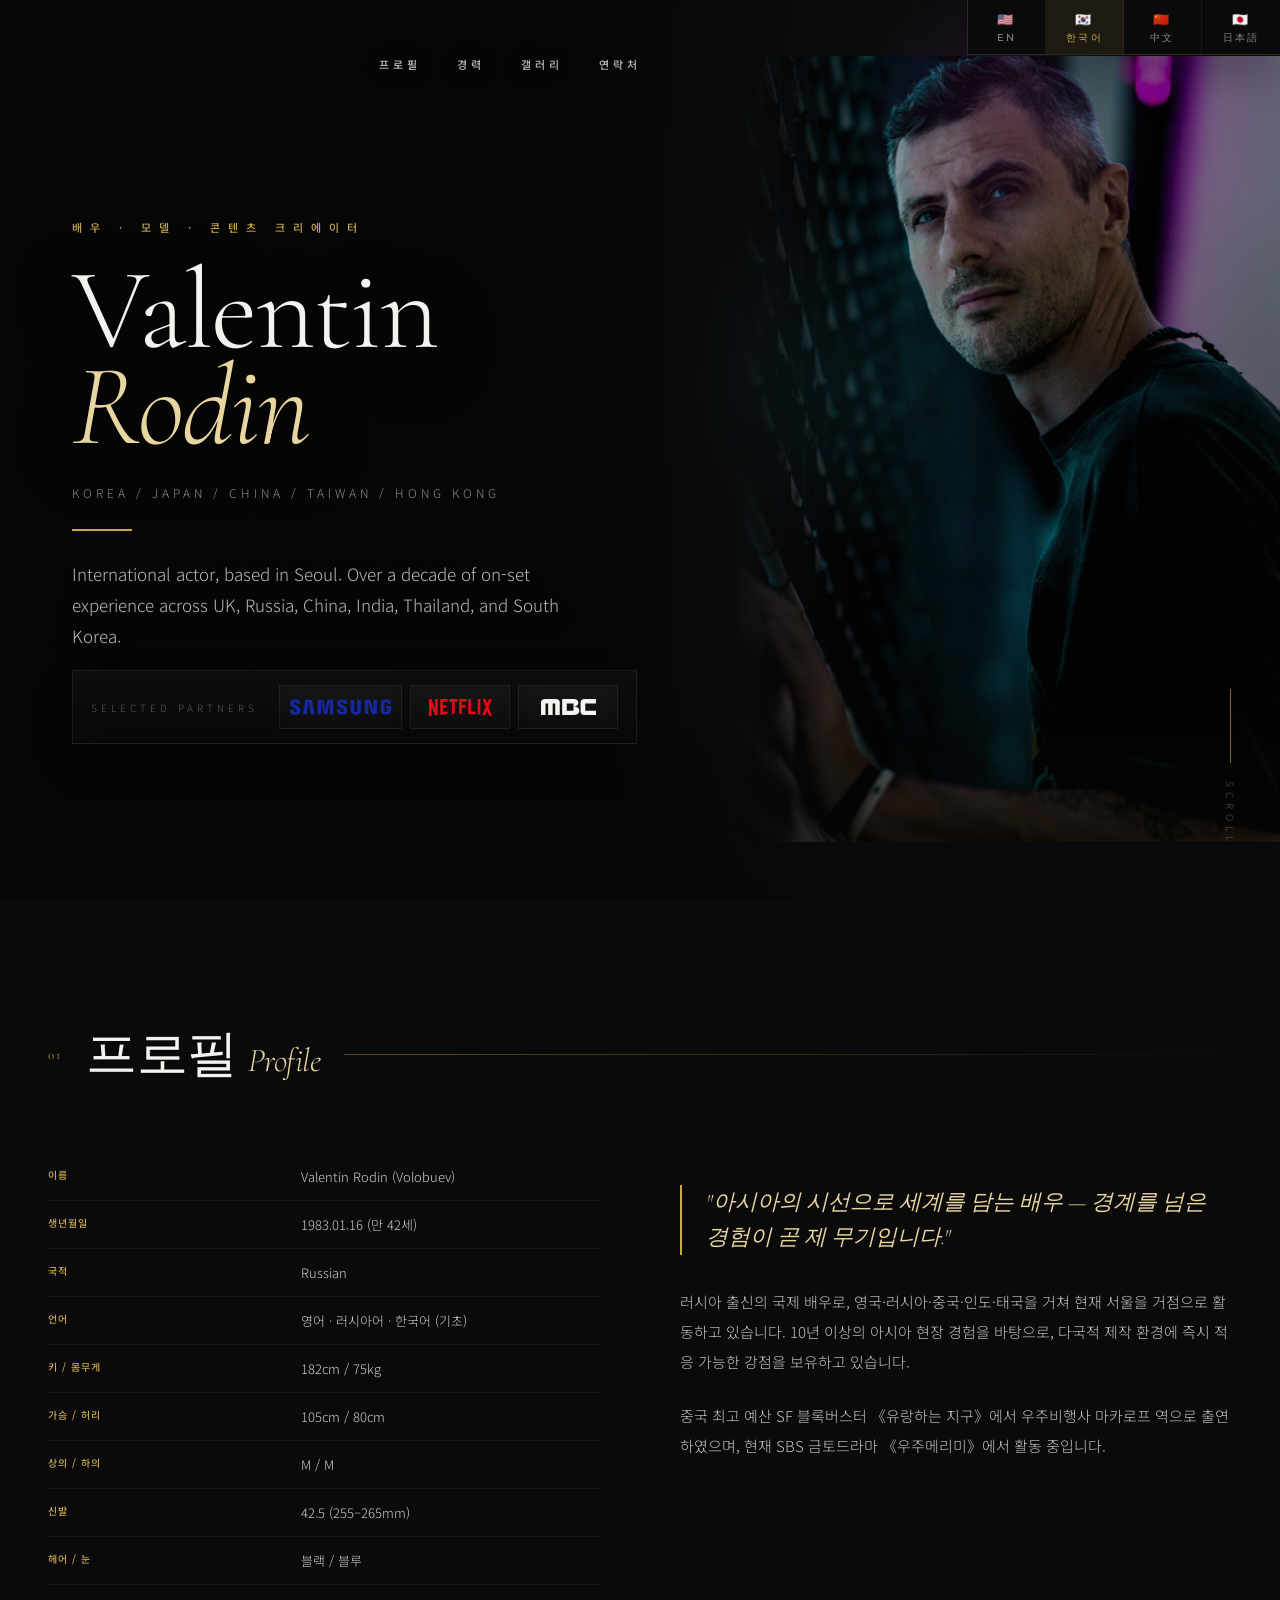
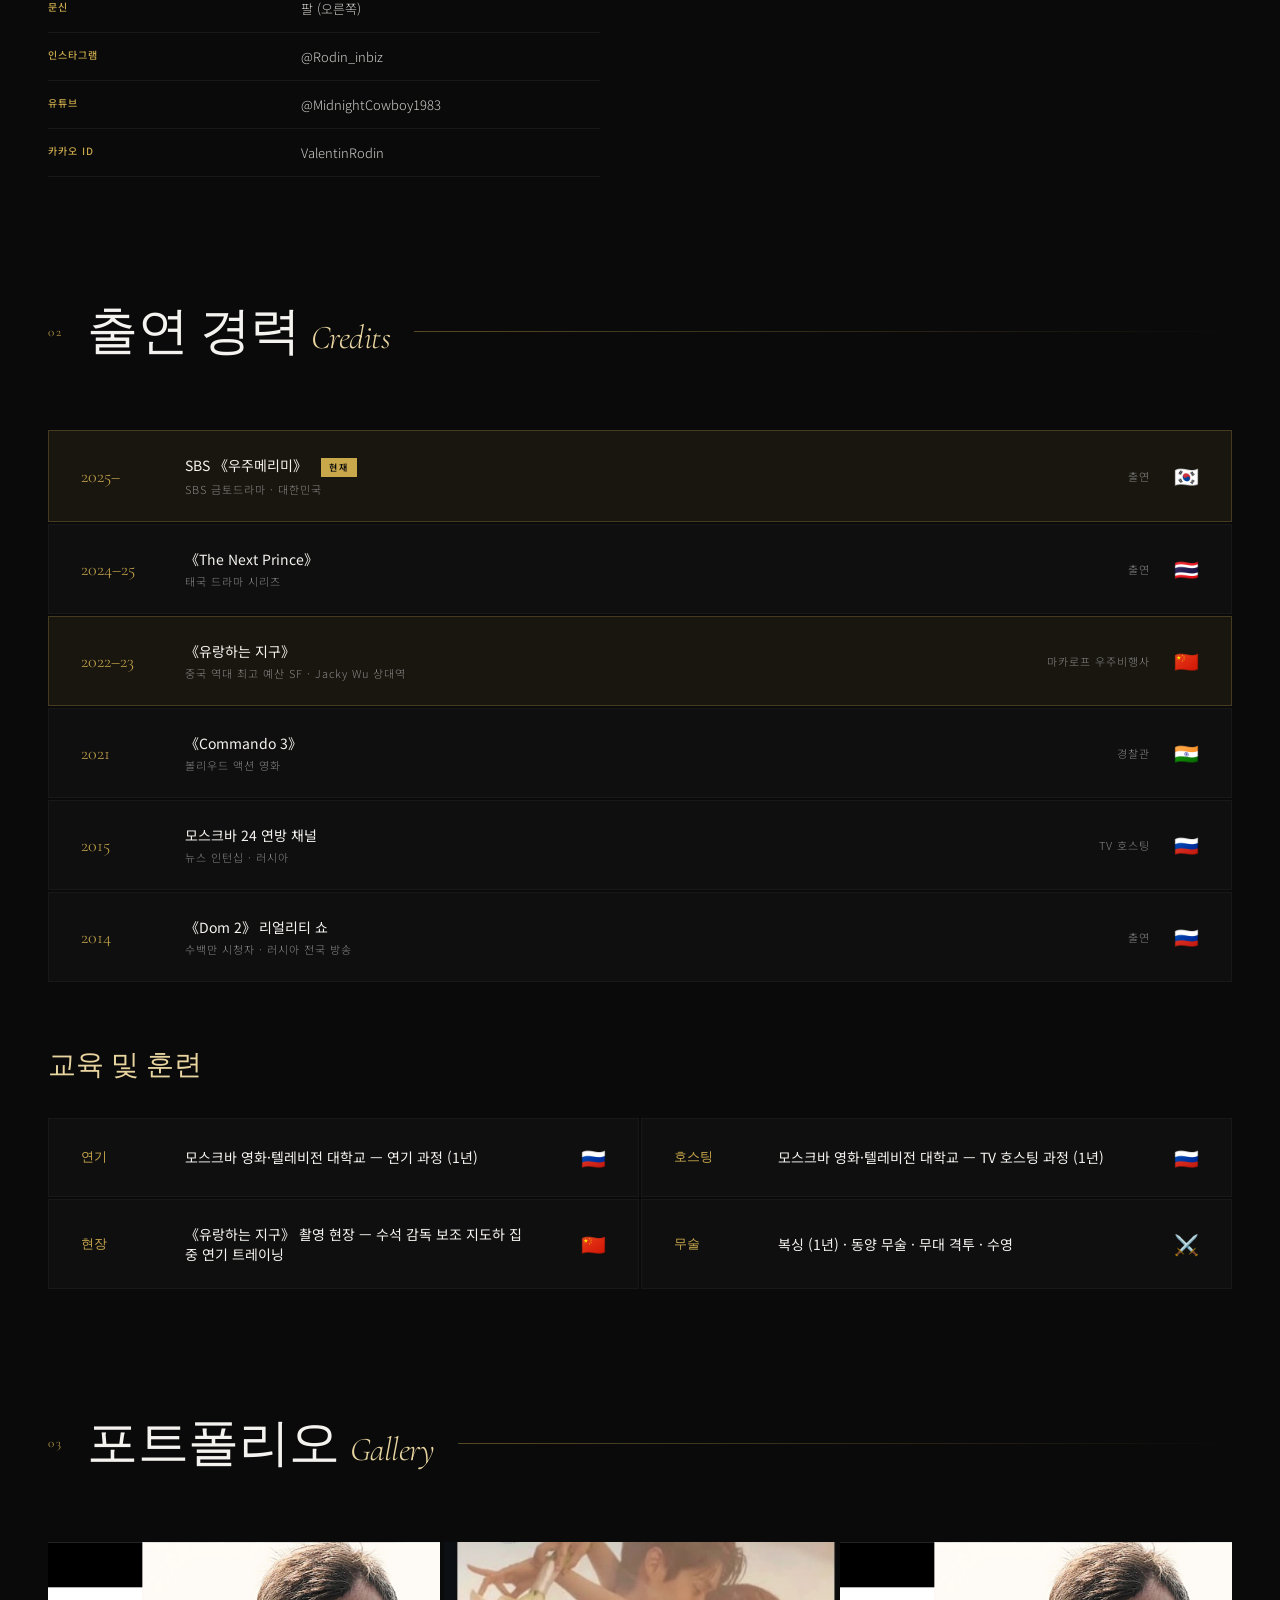
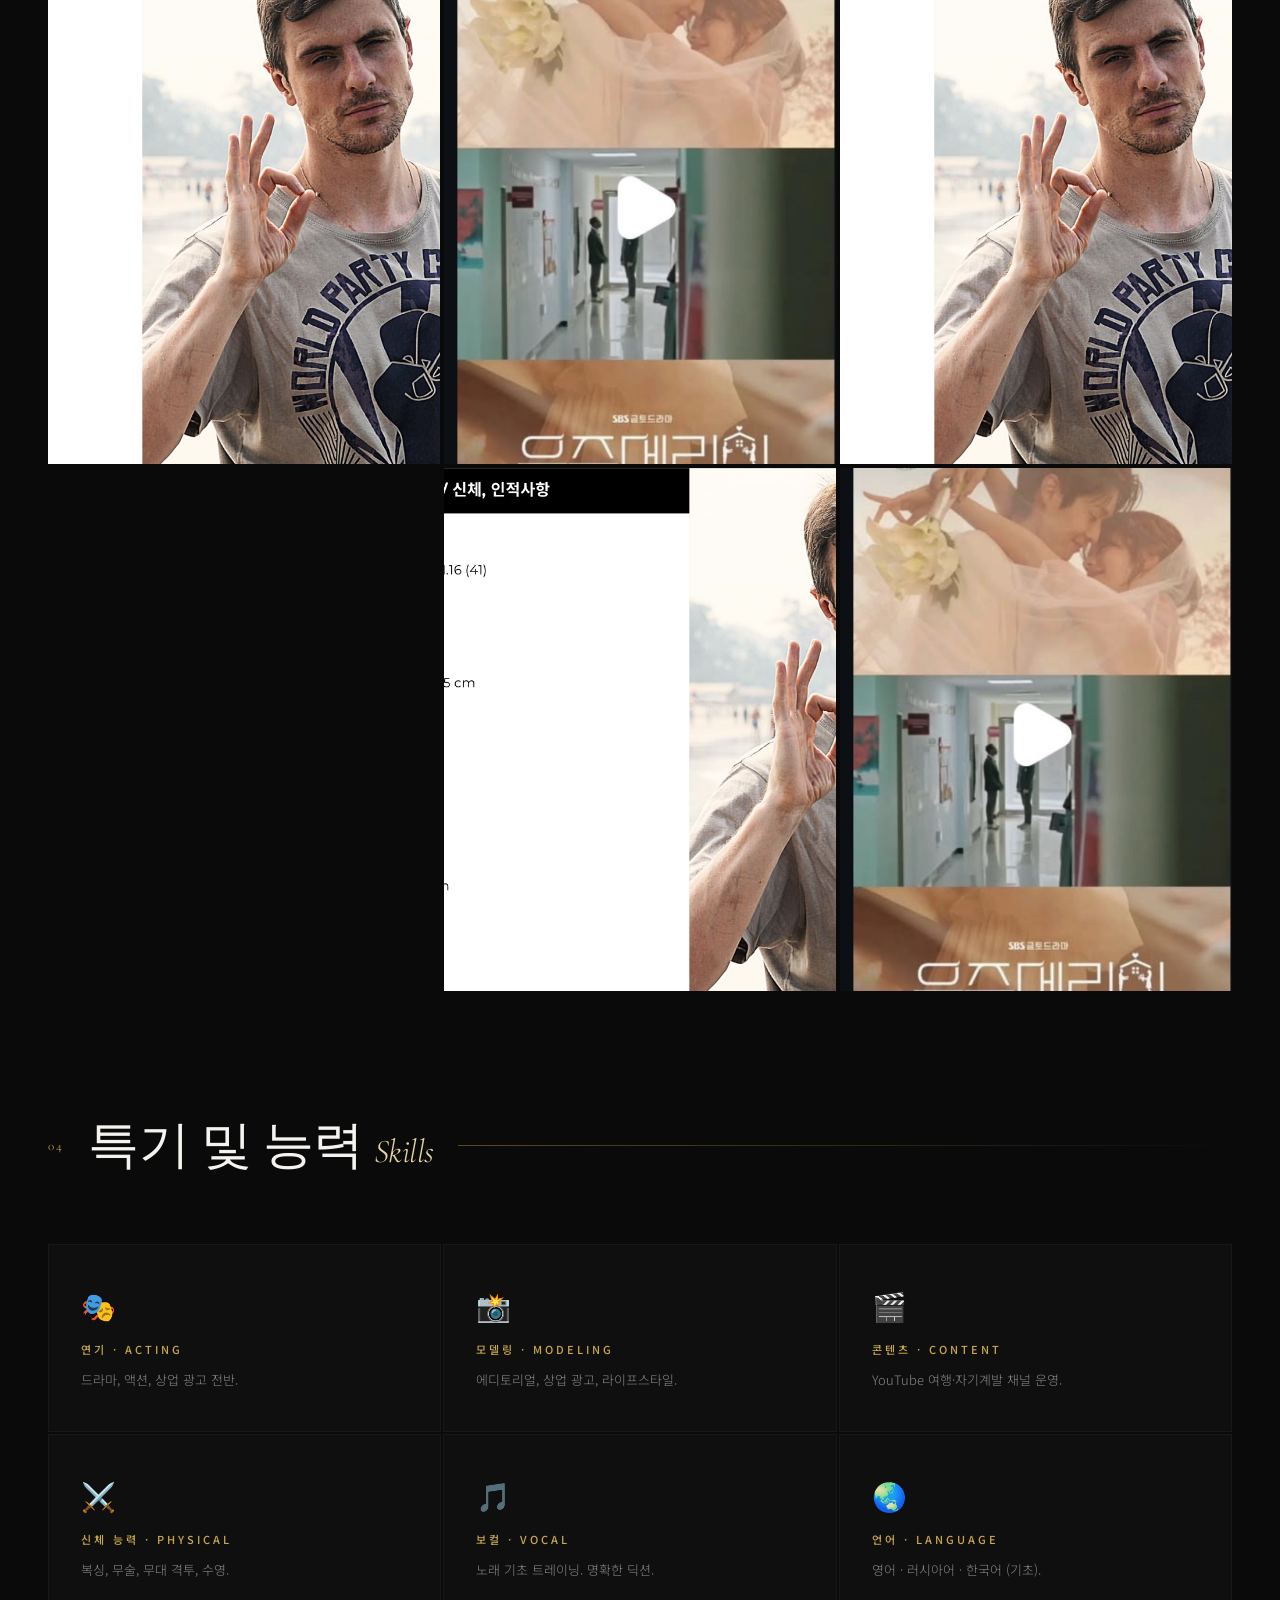
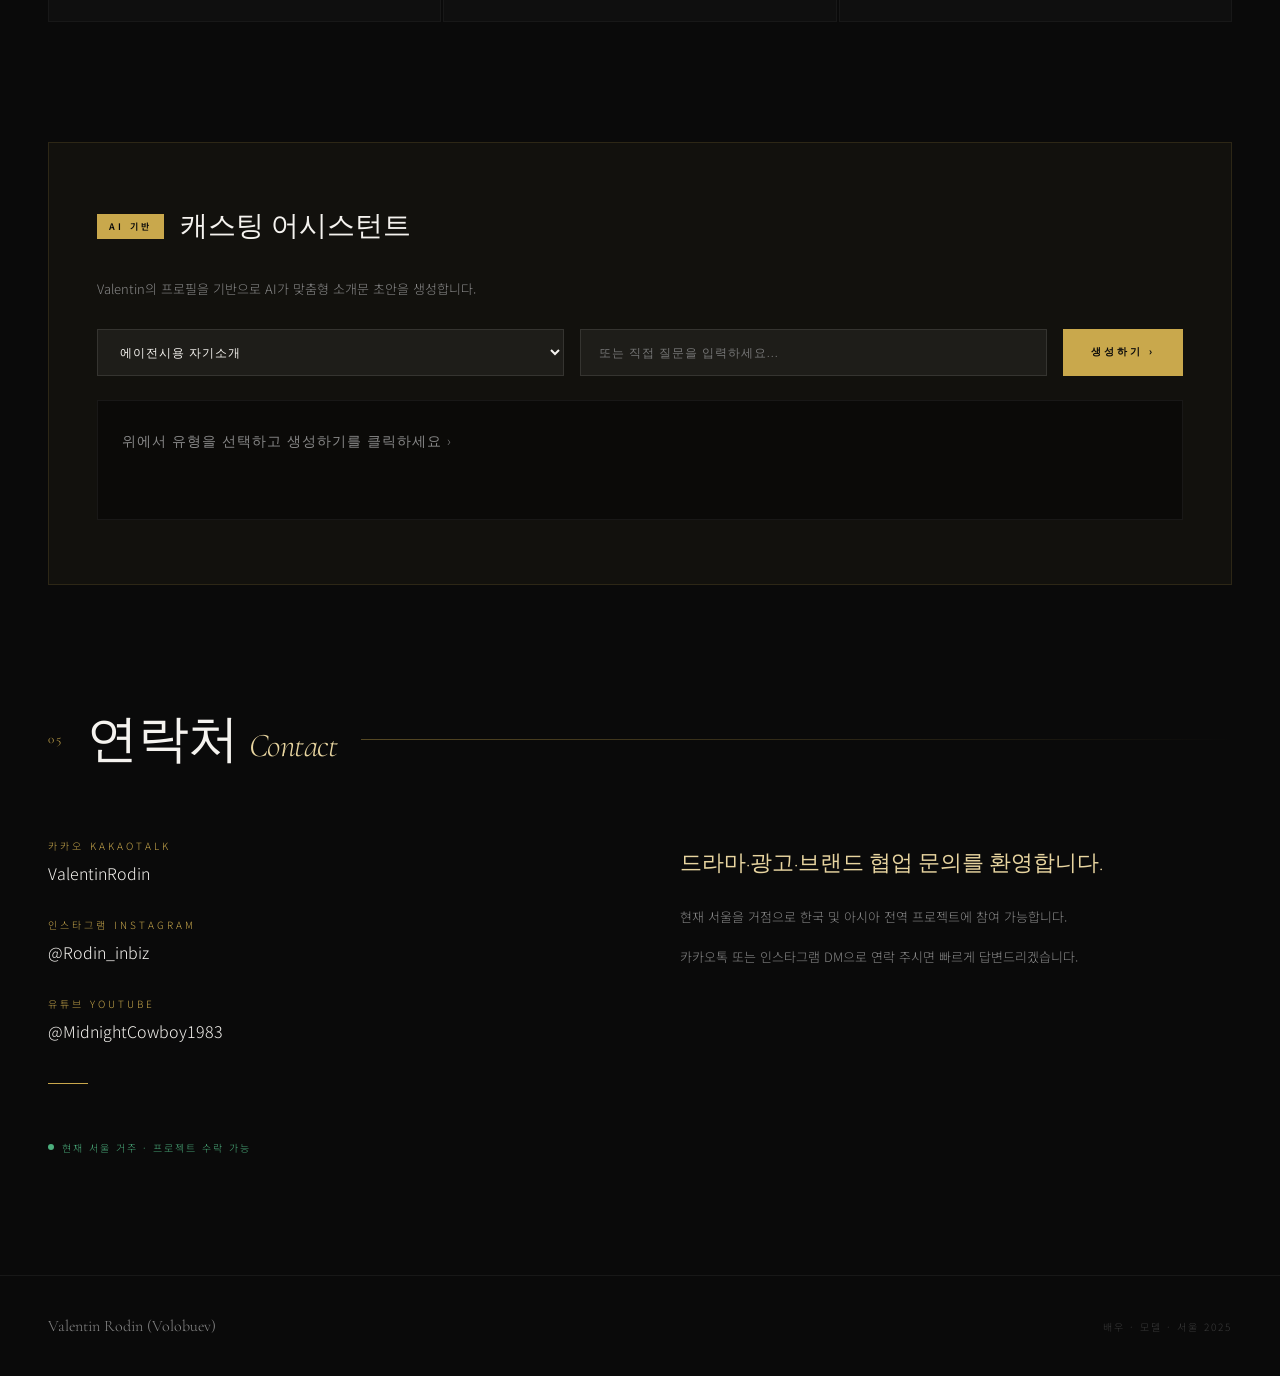
==== commit 5744ad85: "Separate partner label and logos into two sides" ====
--- a/index.html
+++ b/index.html
@@ -203,7 +203,7 @@
       bottom: 156px;
       z-index: 2;
       padding: 0;
-      max-width: 560px;
+      max-width: 640px;
     }
 
     .hero-tag {
@@ -265,7 +265,7 @@
       position: relative;
       z-index: 2;
       margin-top: 12px;
-      width: min(100%, 548px);
+      width: 100%;
       padding: 14px 18px;
       border: 1px solid rgba(245, 243, 239, 0.08);
       background:
@@ -287,14 +287,15 @@
       text-transform: uppercase;
       color: rgba(245, 243, 239, 0.34);
       white-space: nowrap;
+      flex: 0 0 170px;
     }
 
     .partner-logo-list {
       display: flex;
       align-items: center;
       justify-content: flex-end;
-      flex-wrap: wrap;
-      gap: 10px;
+      flex-wrap: nowrap;
+      gap: 8px;
       flex: 1;
     }
 
@@ -303,8 +304,8 @@
       align-items: center;
       justify-content: center;
       min-height: 44px;
-      min-width: 108px;
-      padding: 10px 12px;
+      min-width: 100px;
+      padding: 10px 10px;
       border: 1px solid rgba(245, 243, 239, 0.06);
       background: linear-gradient(180deg, rgba(255, 255, 255, 0.035) 0%, rgba(255, 255, 255, 0.015) 100%);
       backdrop-filter: blur(12px);
@@ -875,7 +876,7 @@
       .hero-content {
         left: 56px;
         bottom: 138px;
-        max-width: 500px;
+        max-width: 580px;
       }
 
       .hero-tag {
@@ -891,7 +892,7 @@
       }
 
       .partner-strip {
-        width: min(100%, 488px);
+        width: 100%;
       }
     }
 
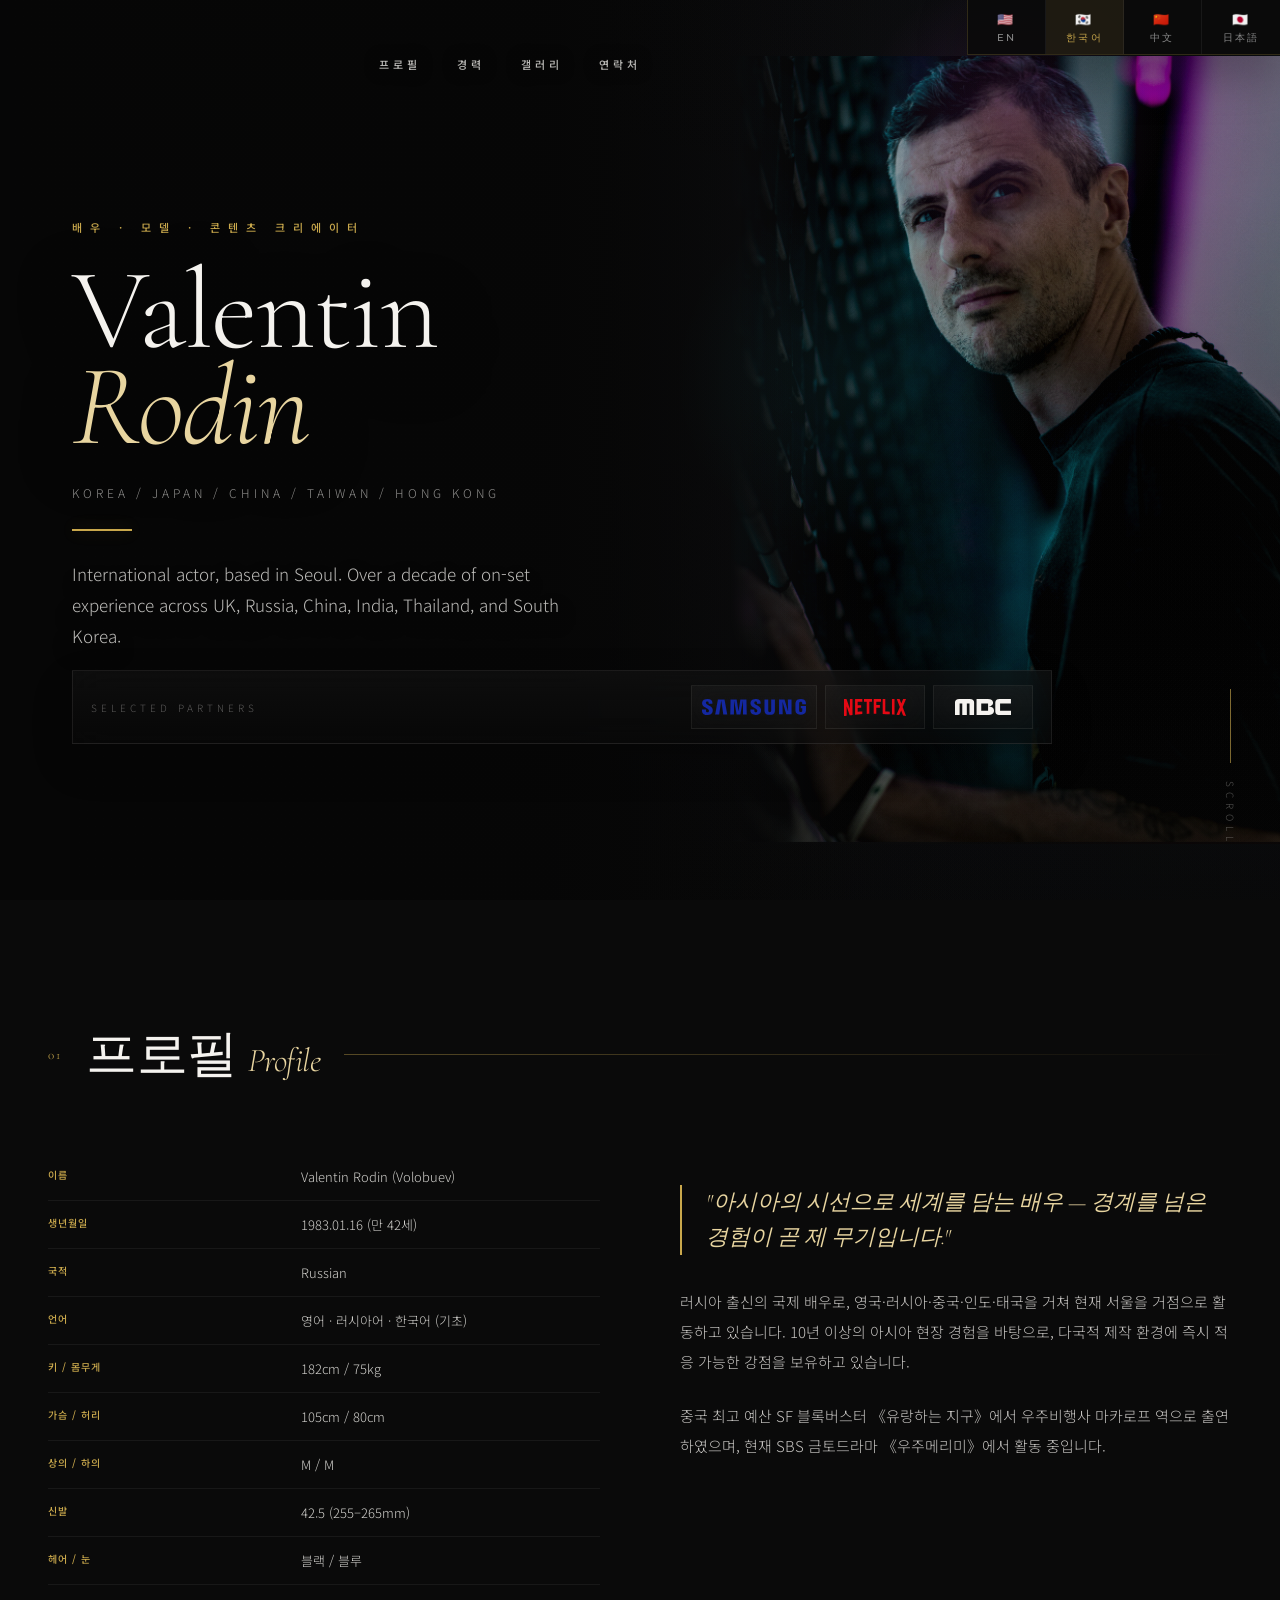
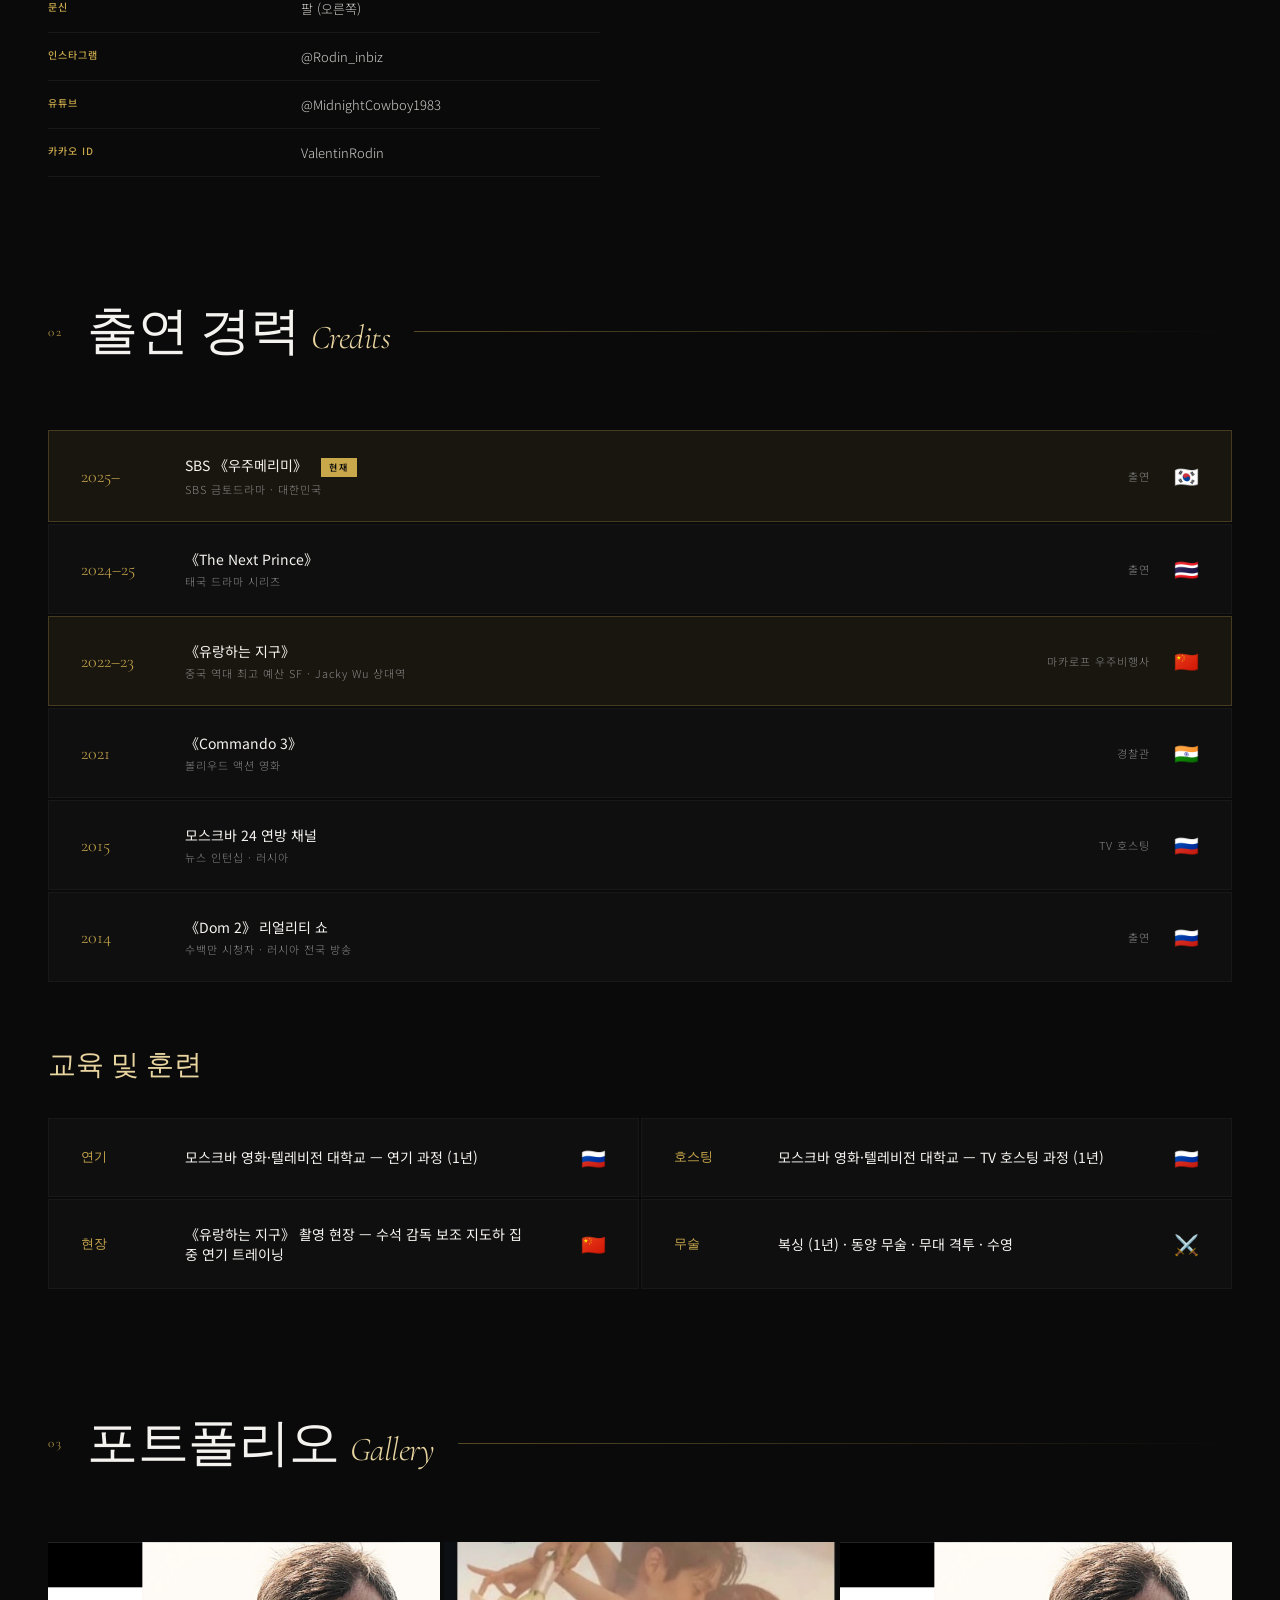
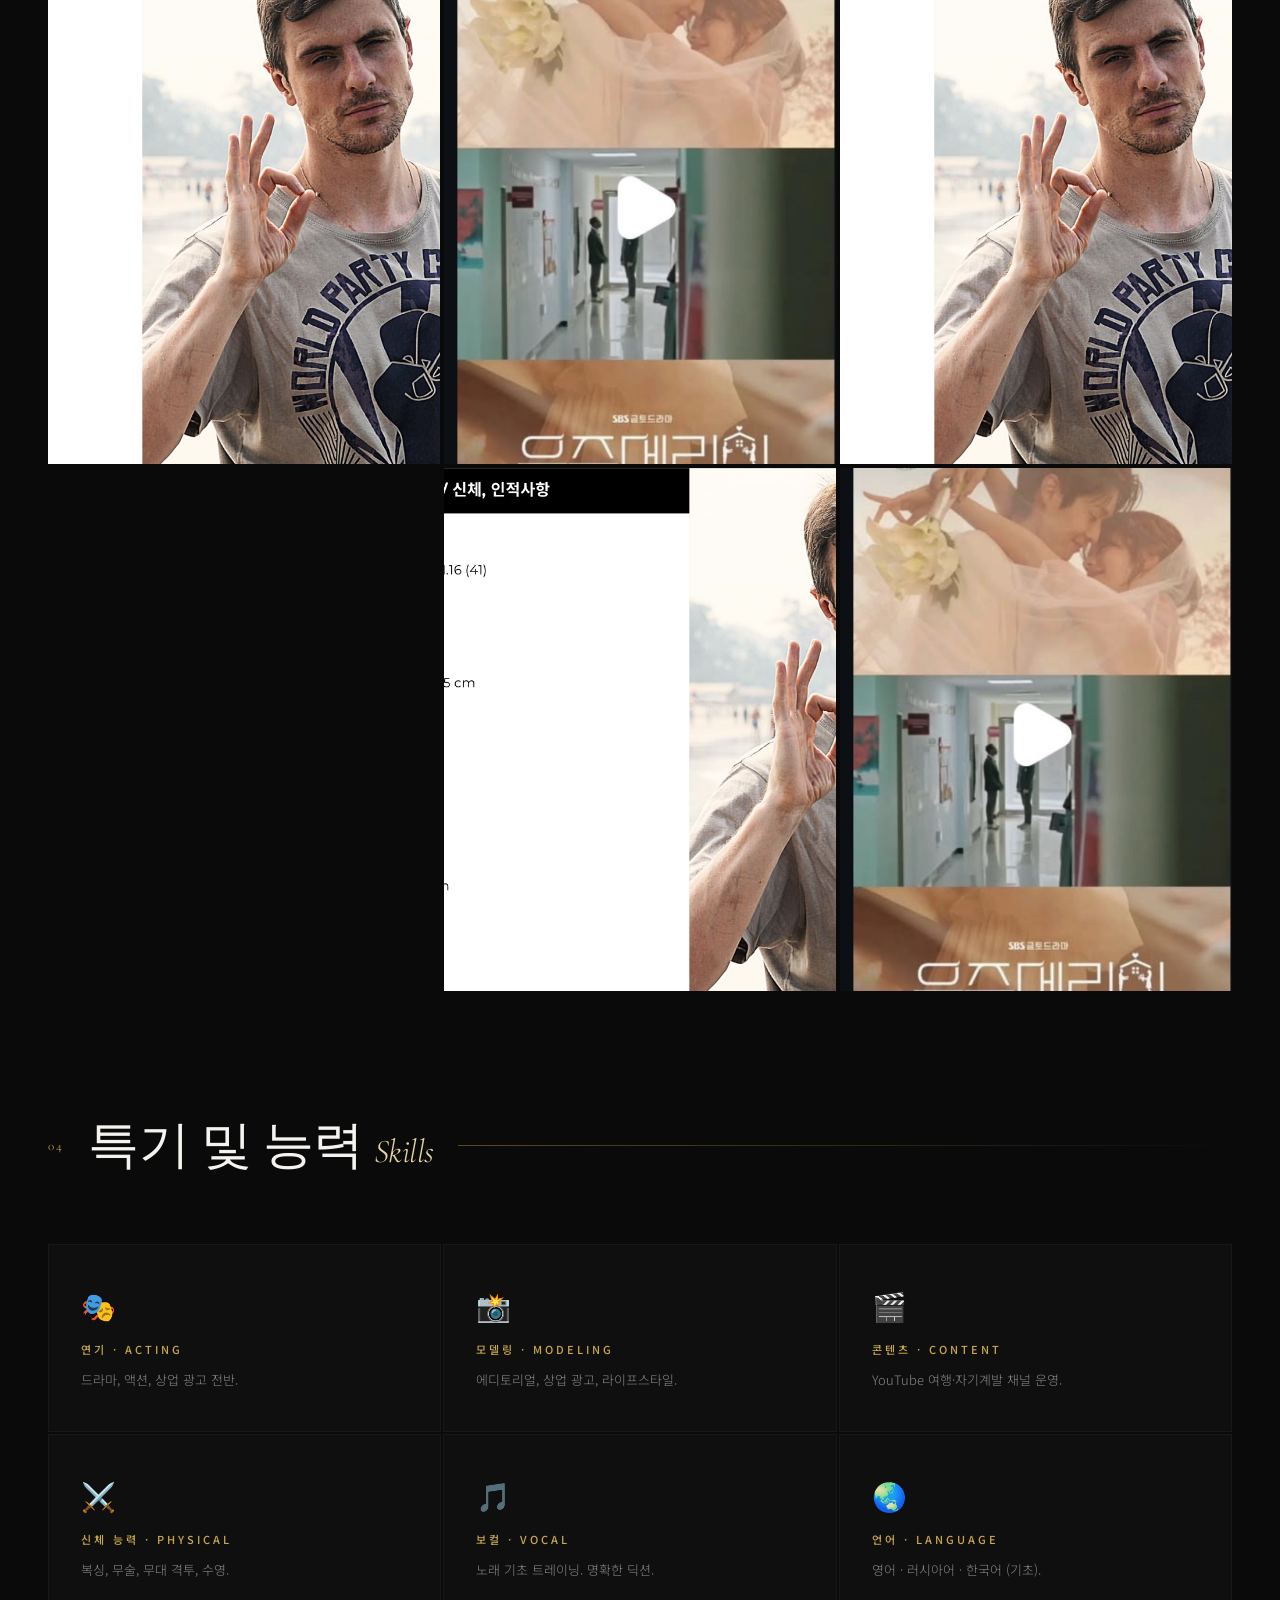
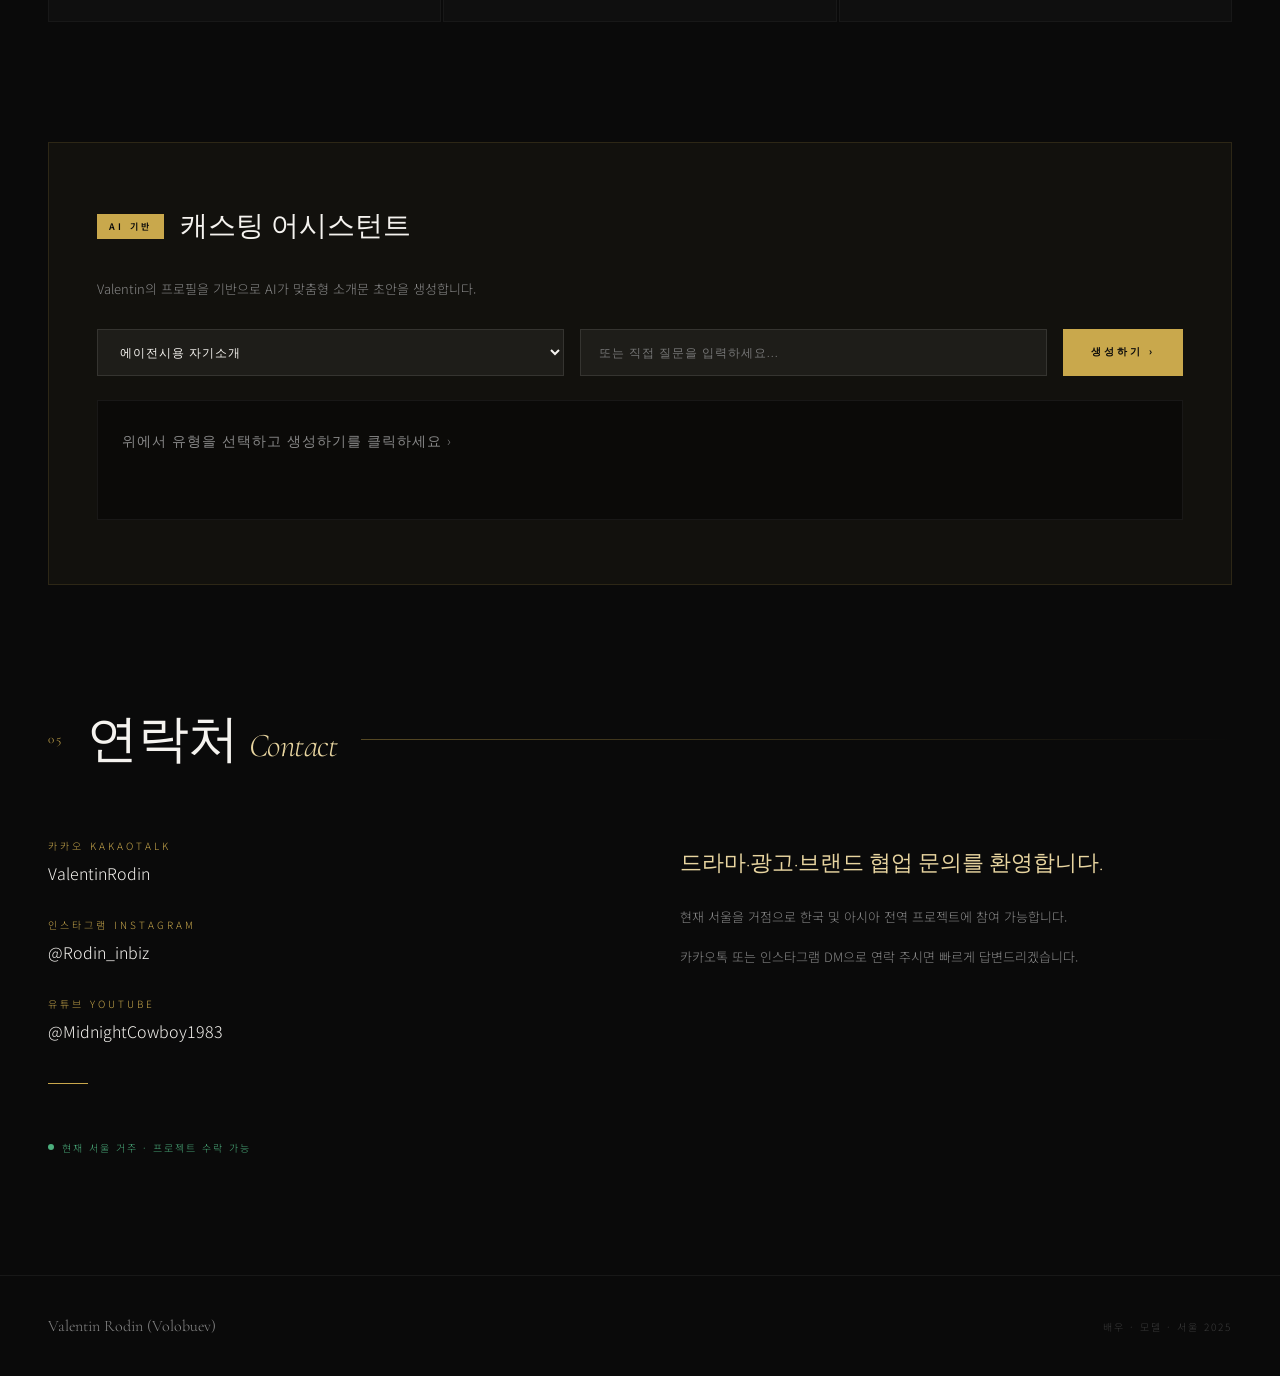
==== commit 577123ef: "Move partner logos further toward image" ====
--- a/index.html
+++ b/index.html
@@ -265,7 +265,7 @@
       position: relative;
       z-index: 2;
       margin-top: 12px;
-      width: 100%;
+      width: min(calc(100vw - (var(--page-pad-desktop) * 2)), 980px);
       padding: 14px 18px;
       border: 1px solid rgba(245, 243, 239, 0.08);
       background:
@@ -892,7 +892,7 @@
       }
 
       .partner-strip {
-        width: 100%;
+        width: min(calc(100vw - 112px), 860px);
       }
     }
 
@@ -976,6 +976,7 @@
       .partner-strip-label {
         font-size: 9px;
         letter-spacing: 3px;
+        flex: 0 0 auto;
       }
 
       .partner-logo-list {
@@ -1110,6 +1111,10 @@
         align-items: flex-start;
         flex-direction: column;
         gap: 12px;
+      }
+
+      .partner-strip {
+        width: 100%;
       }
 
       .partner-logo-list {
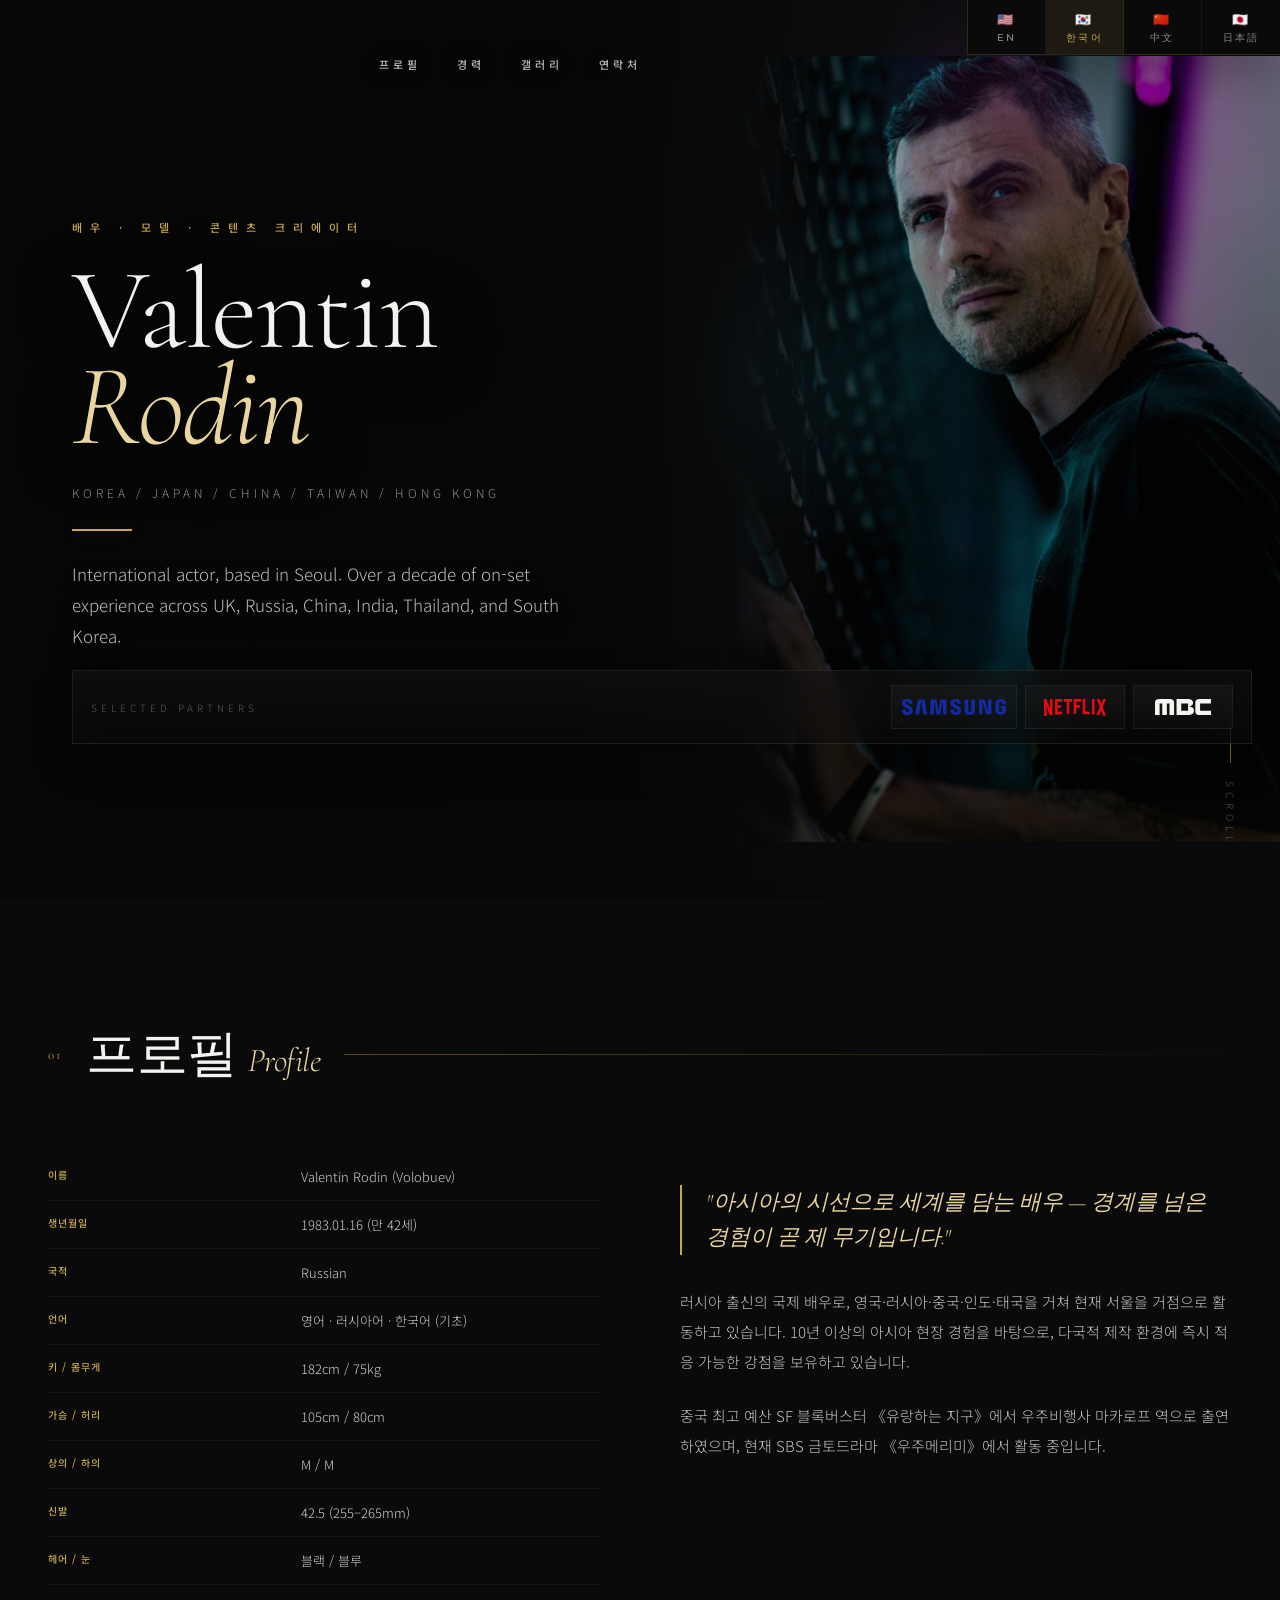
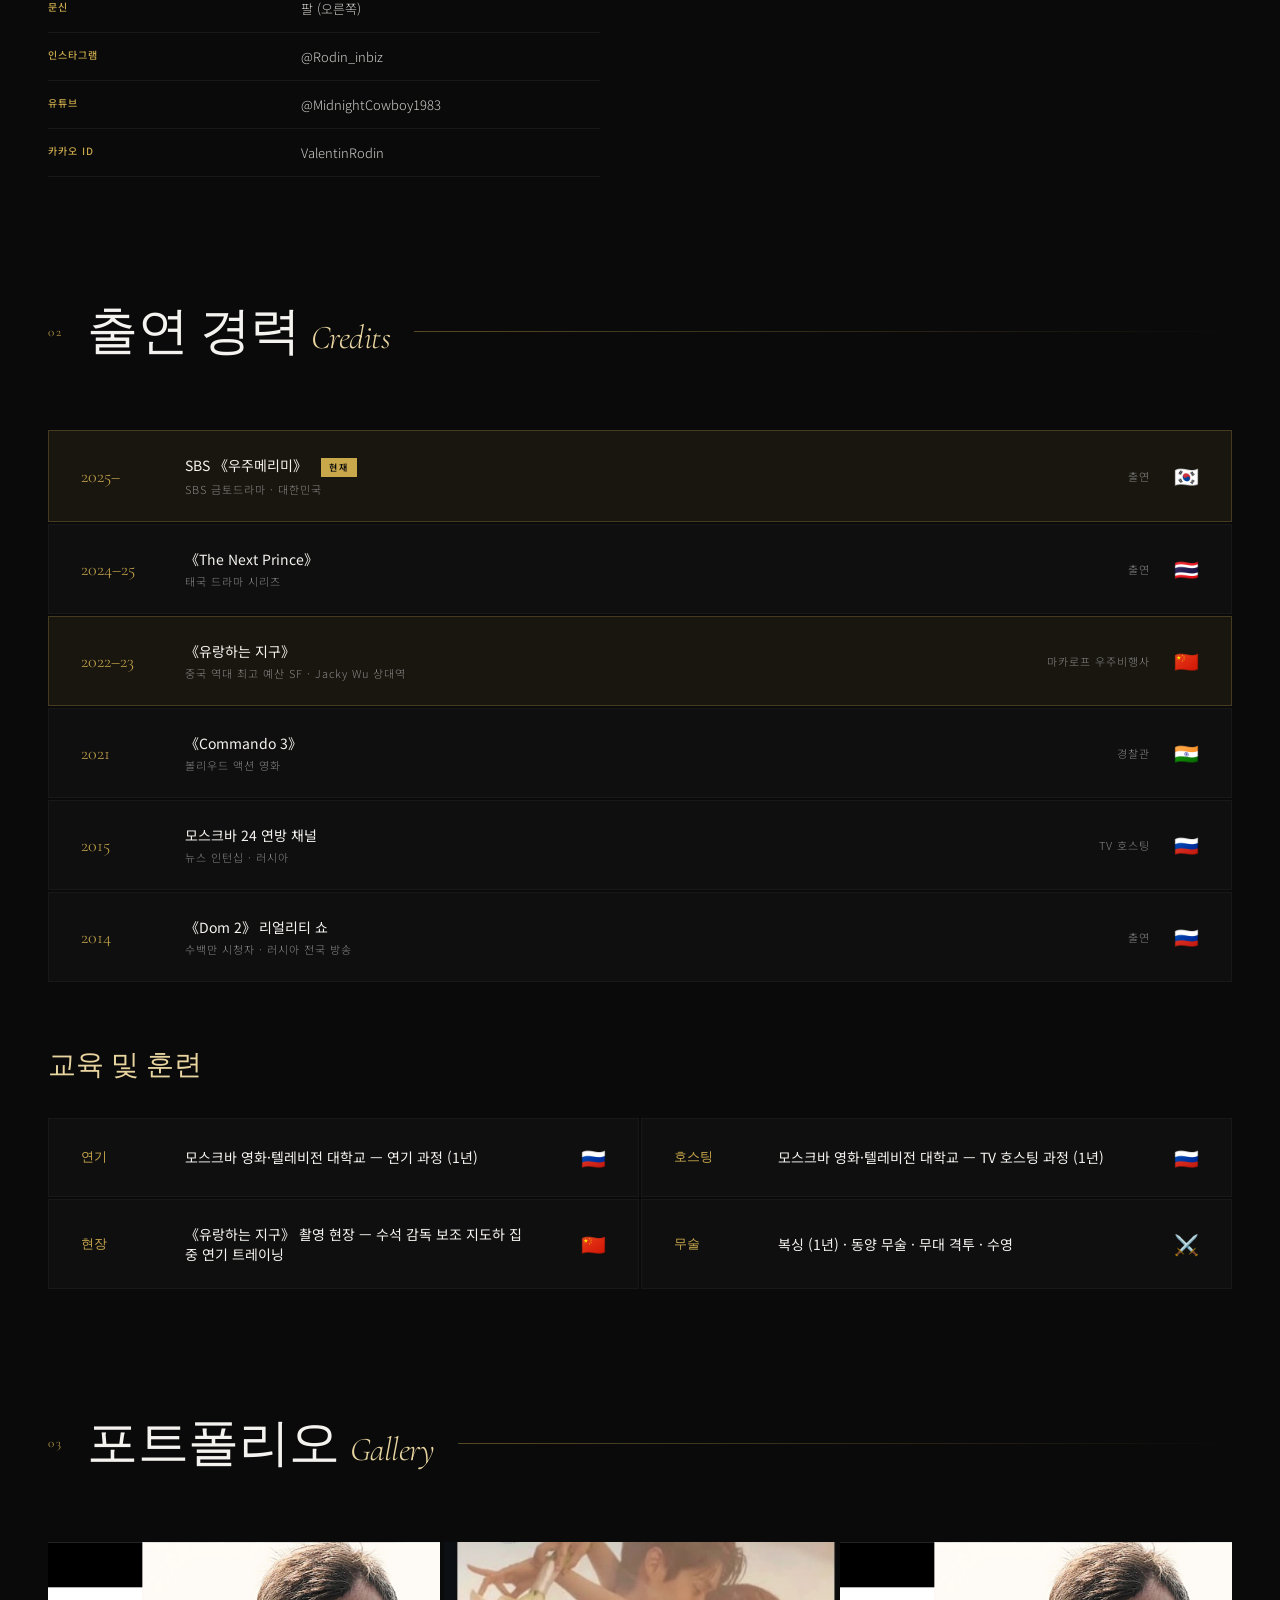
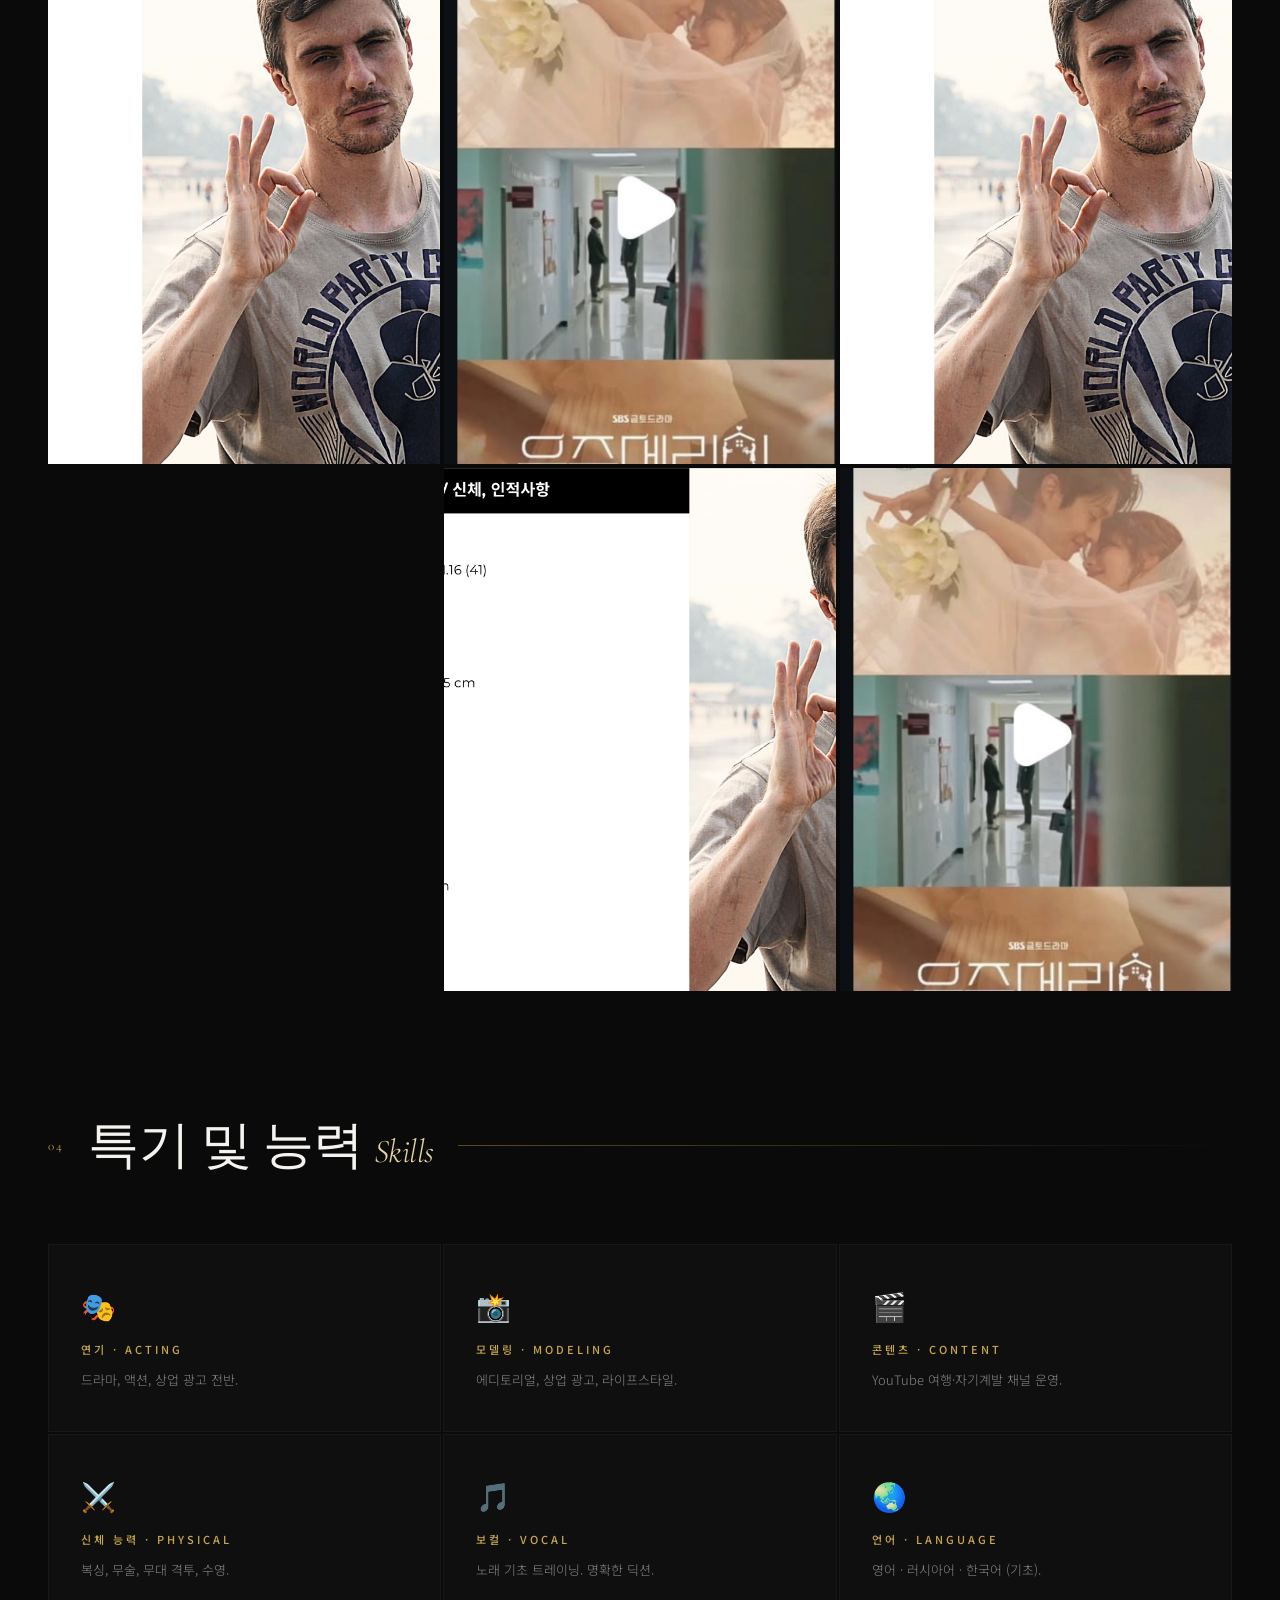
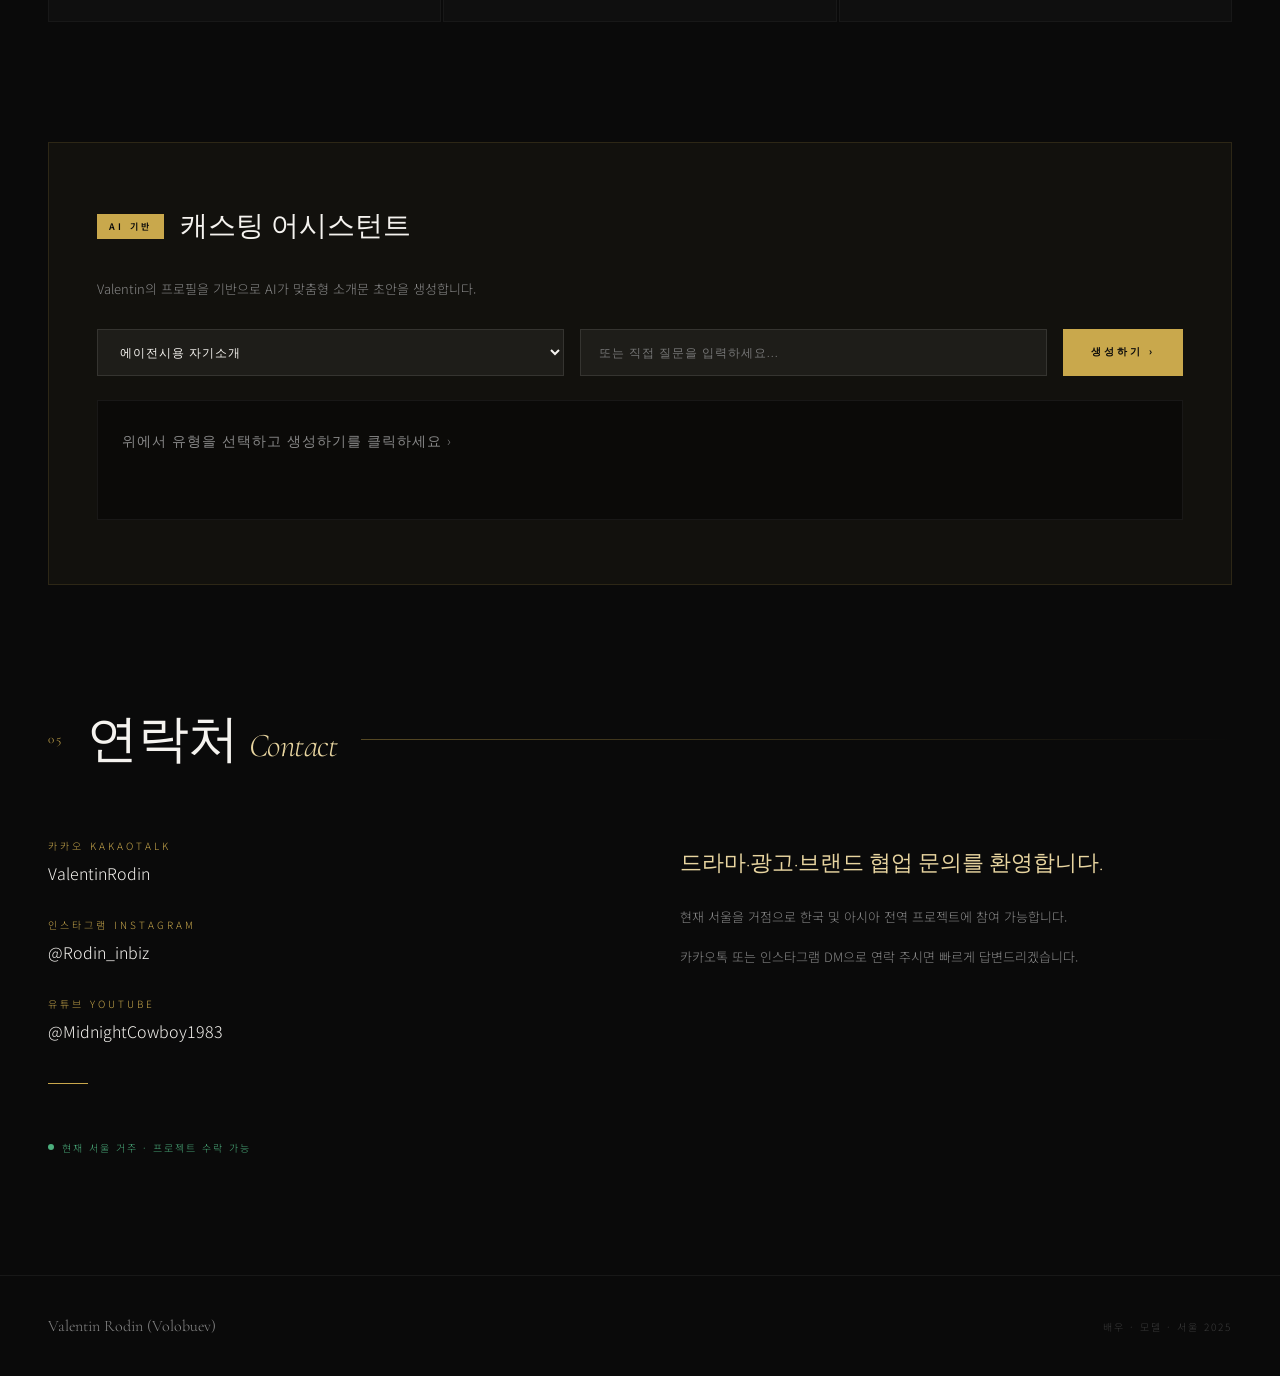
==== commit 1a44b39d: "Stretch partner strip to right edge" ====
--- a/index.html
+++ b/index.html
@@ -265,7 +265,8 @@
       position: relative;
       z-index: 2;
       margin-top: 12px;
-      width: min(calc(100vw - (var(--page-pad-desktop) * 2)), 980px);
+      width: calc(100vw - var(--page-pad-desktop) - 28px);
+      max-width: none;
       padding: 14px 18px;
       border: 1px solid rgba(245, 243, 239, 0.08);
       background:
@@ -279,6 +280,7 @@
       align-items: center;
       justify-content: space-between;
       gap: 18px;
+      width: 100%;
     }
 
     .partner-strip-label {
@@ -297,6 +299,7 @@
       flex-wrap: nowrap;
       gap: 8px;
       flex: 1;
+      margin-left: auto;
     }
 
     .partner-logo-card {
@@ -892,7 +895,7 @@
       }
 
       .partner-strip {
-        width: min(calc(100vw - 112px), 860px);
+        width: calc(100vw - 84px);
       }
     }
 
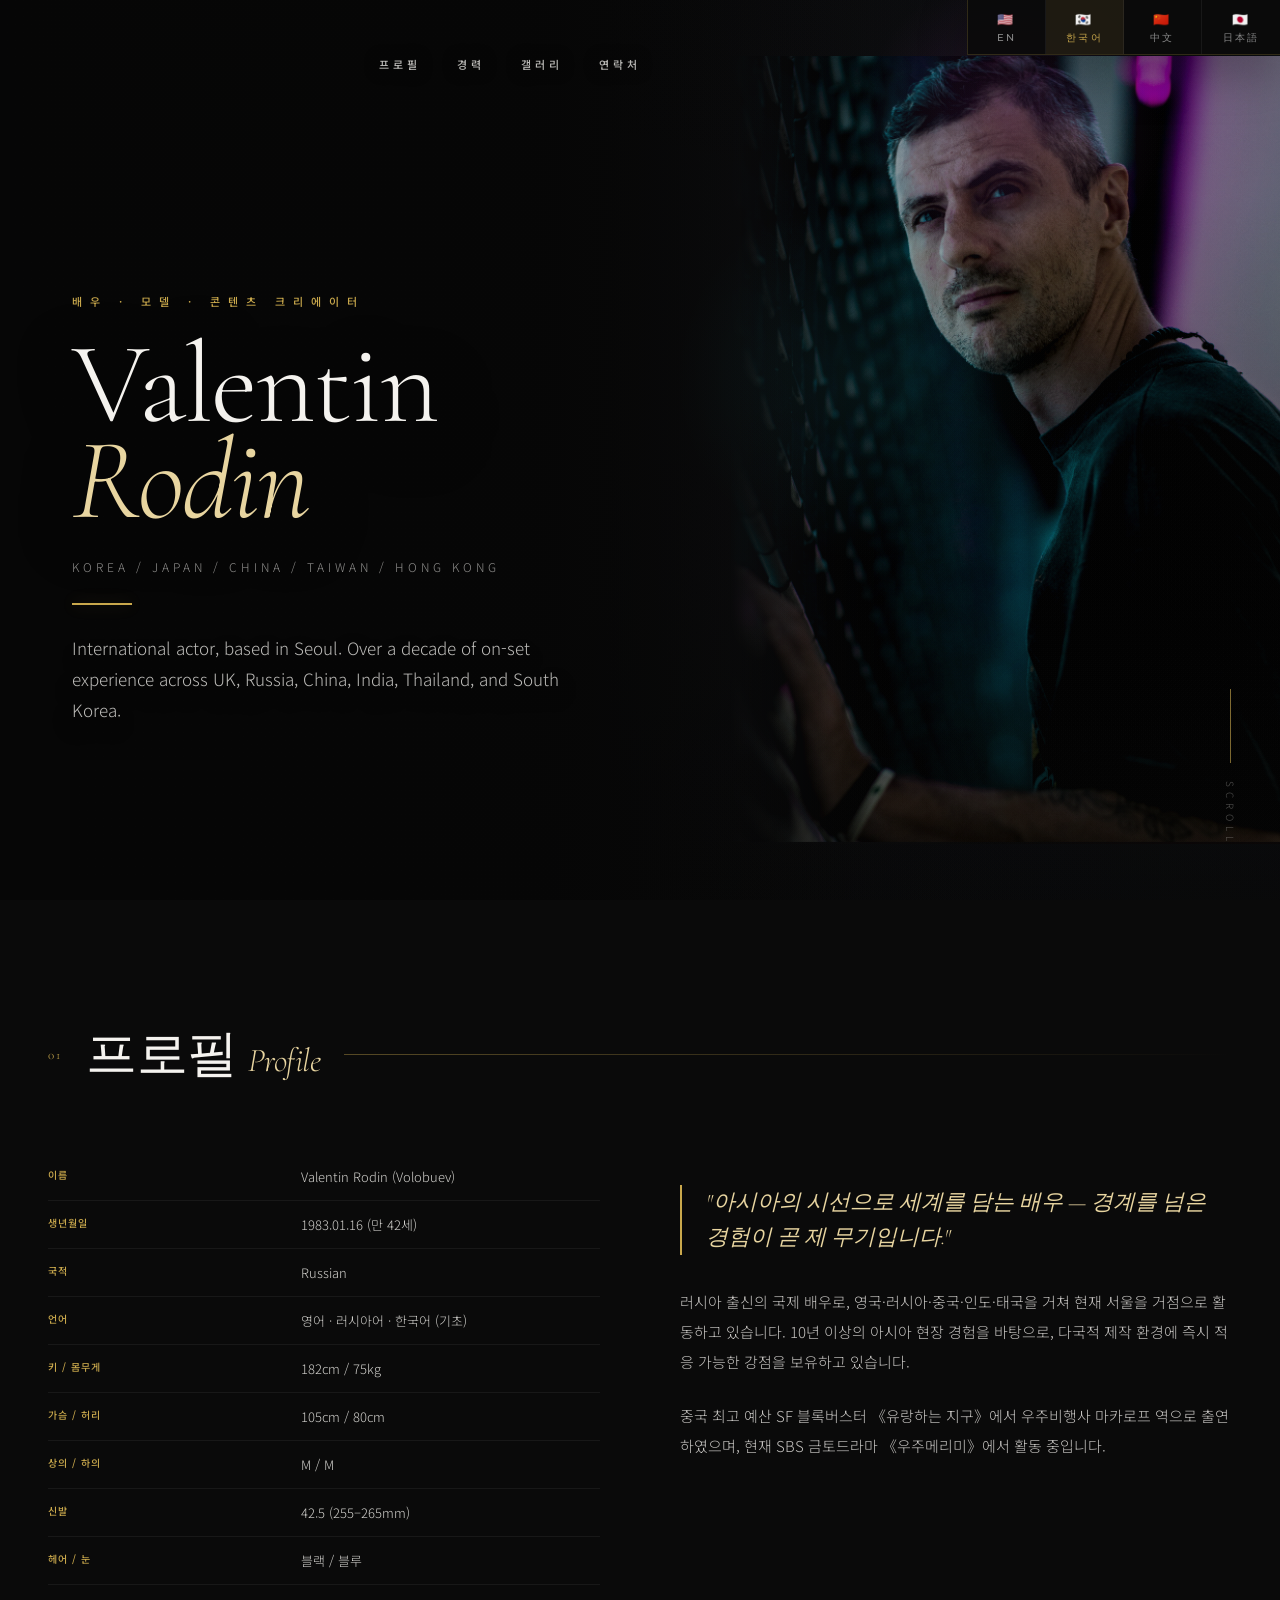
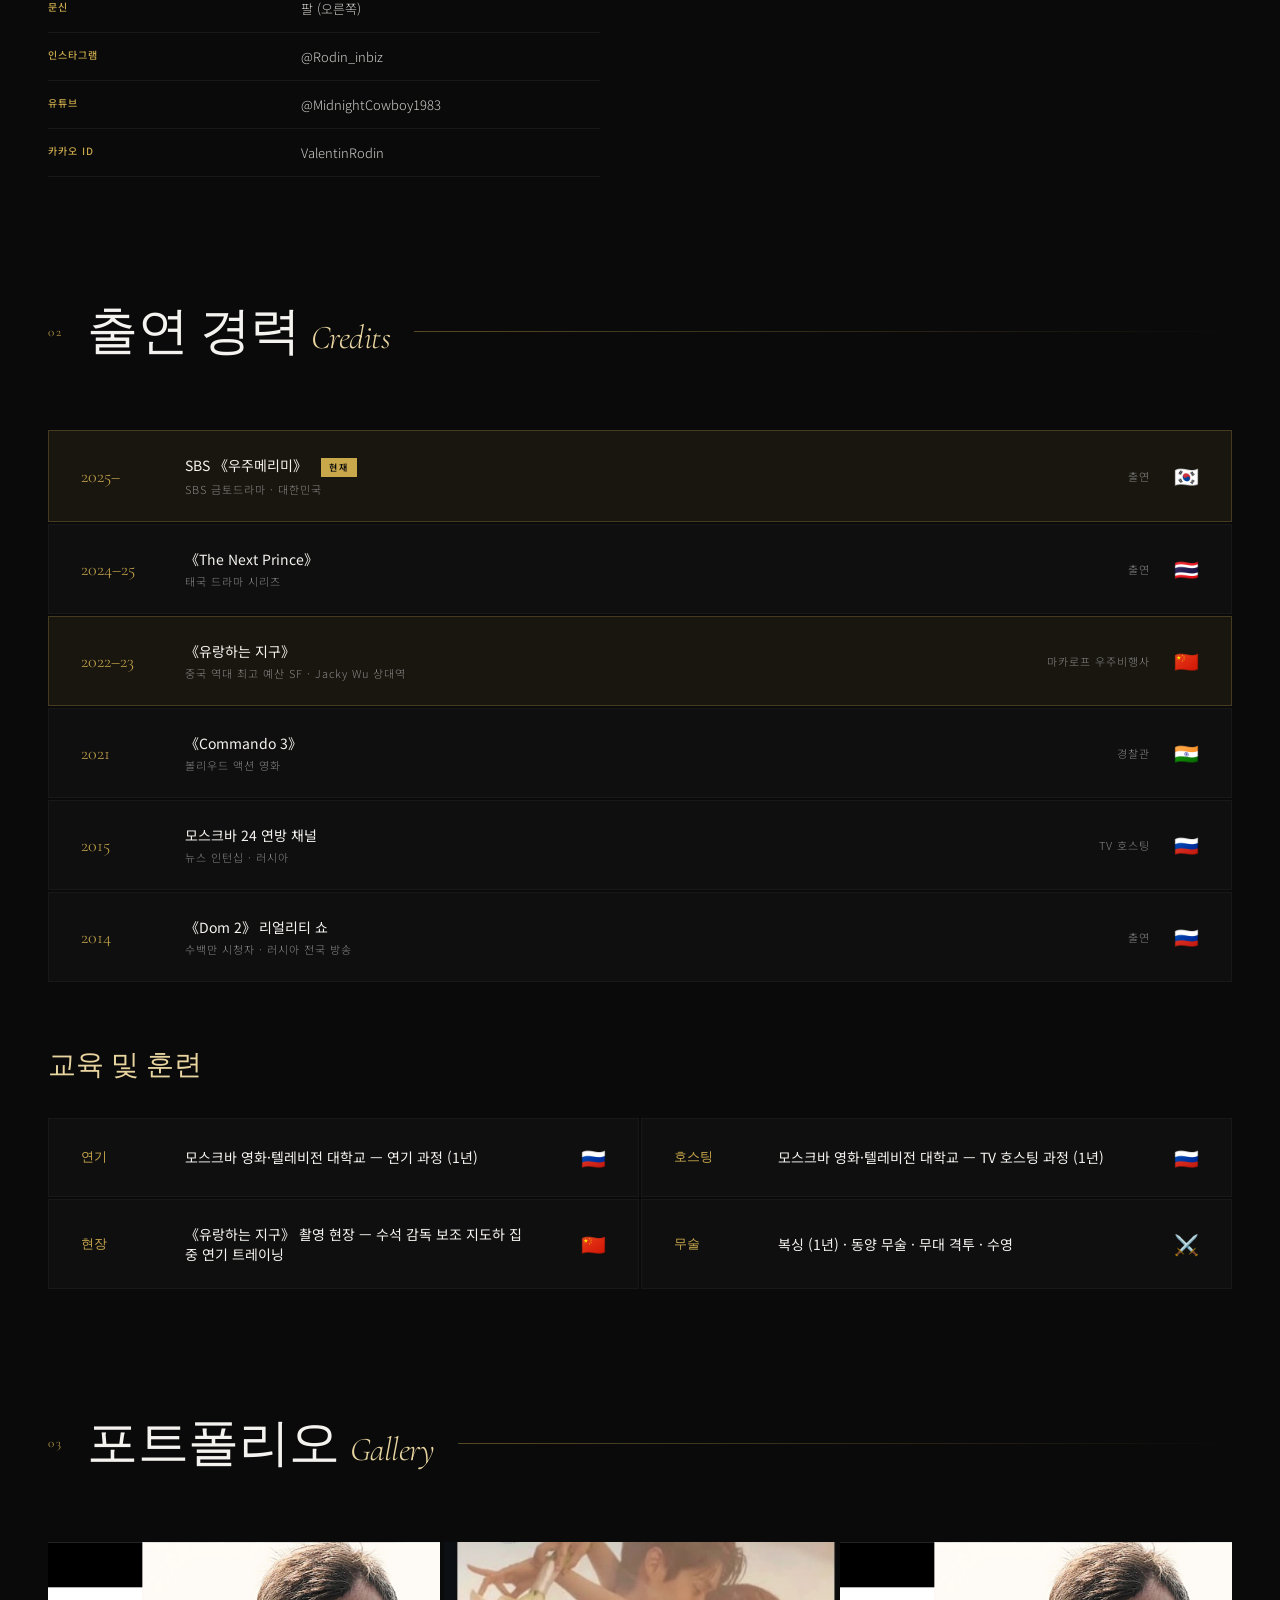
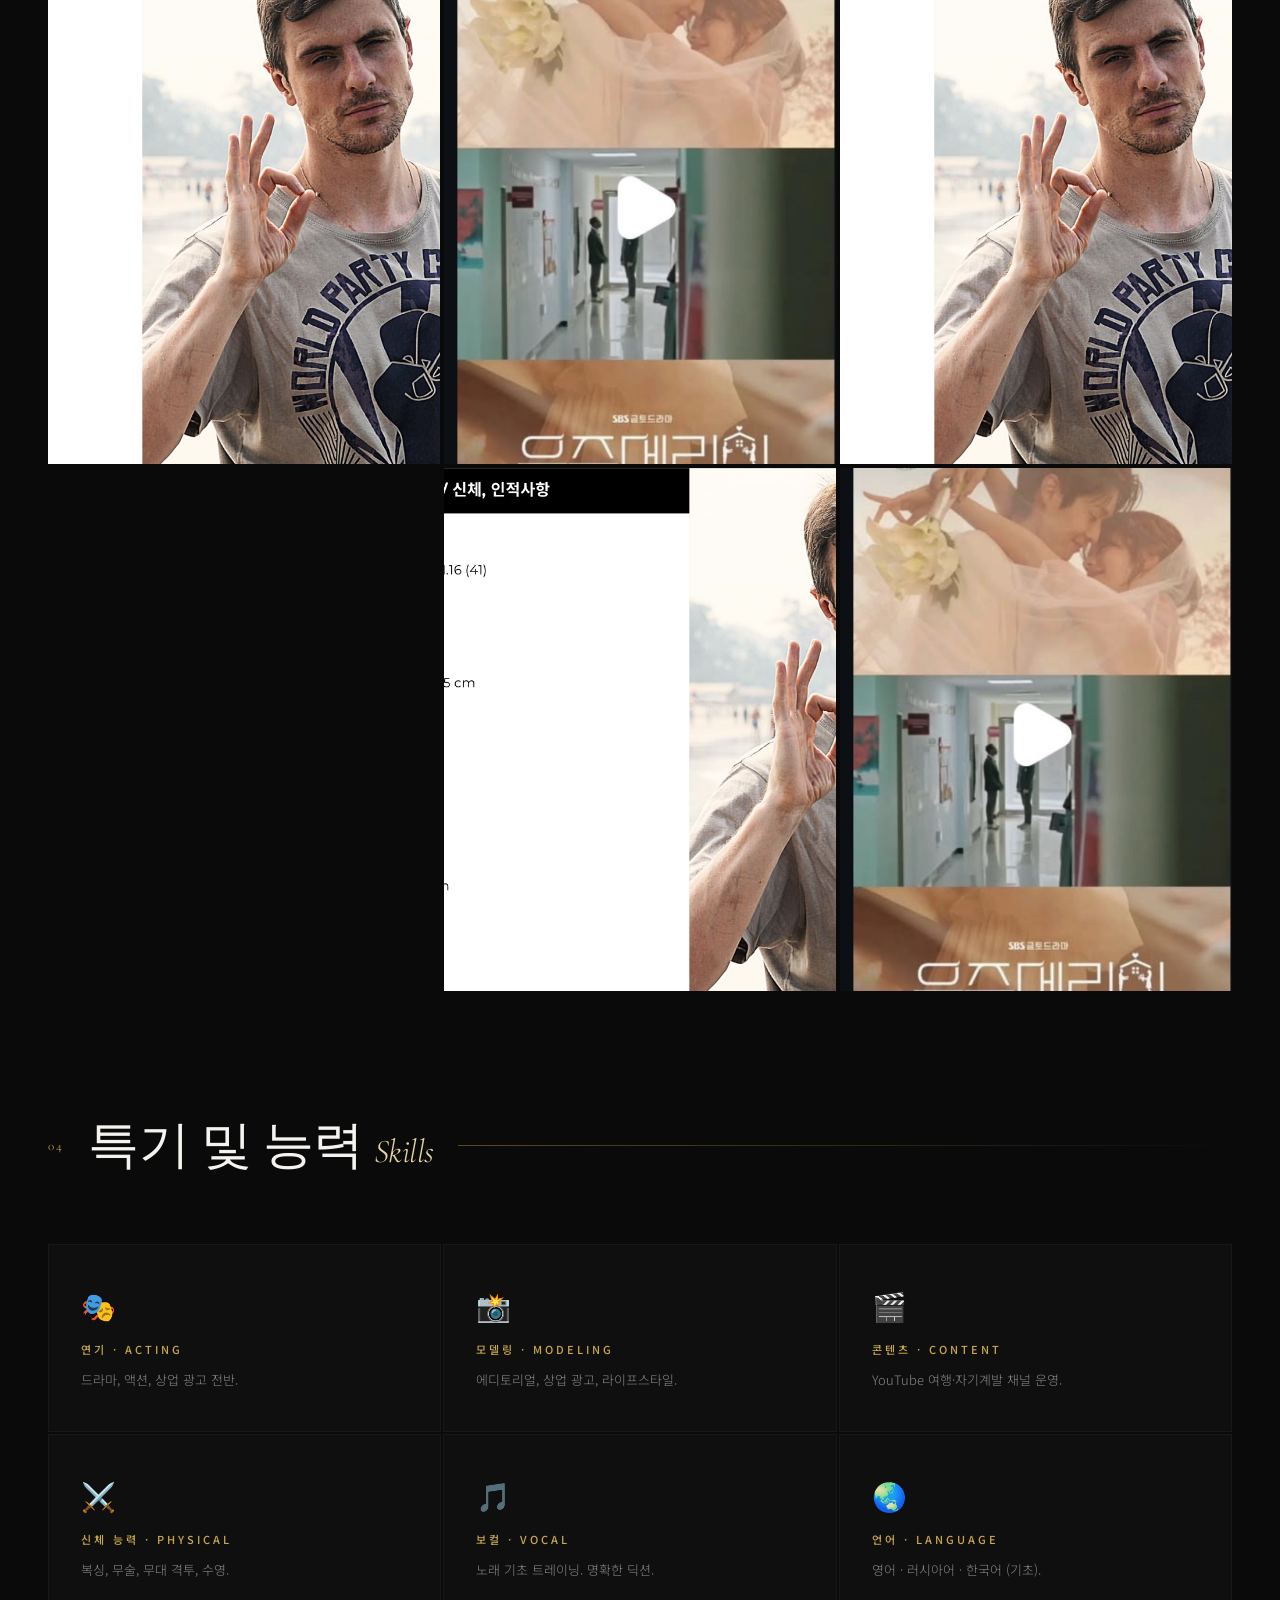
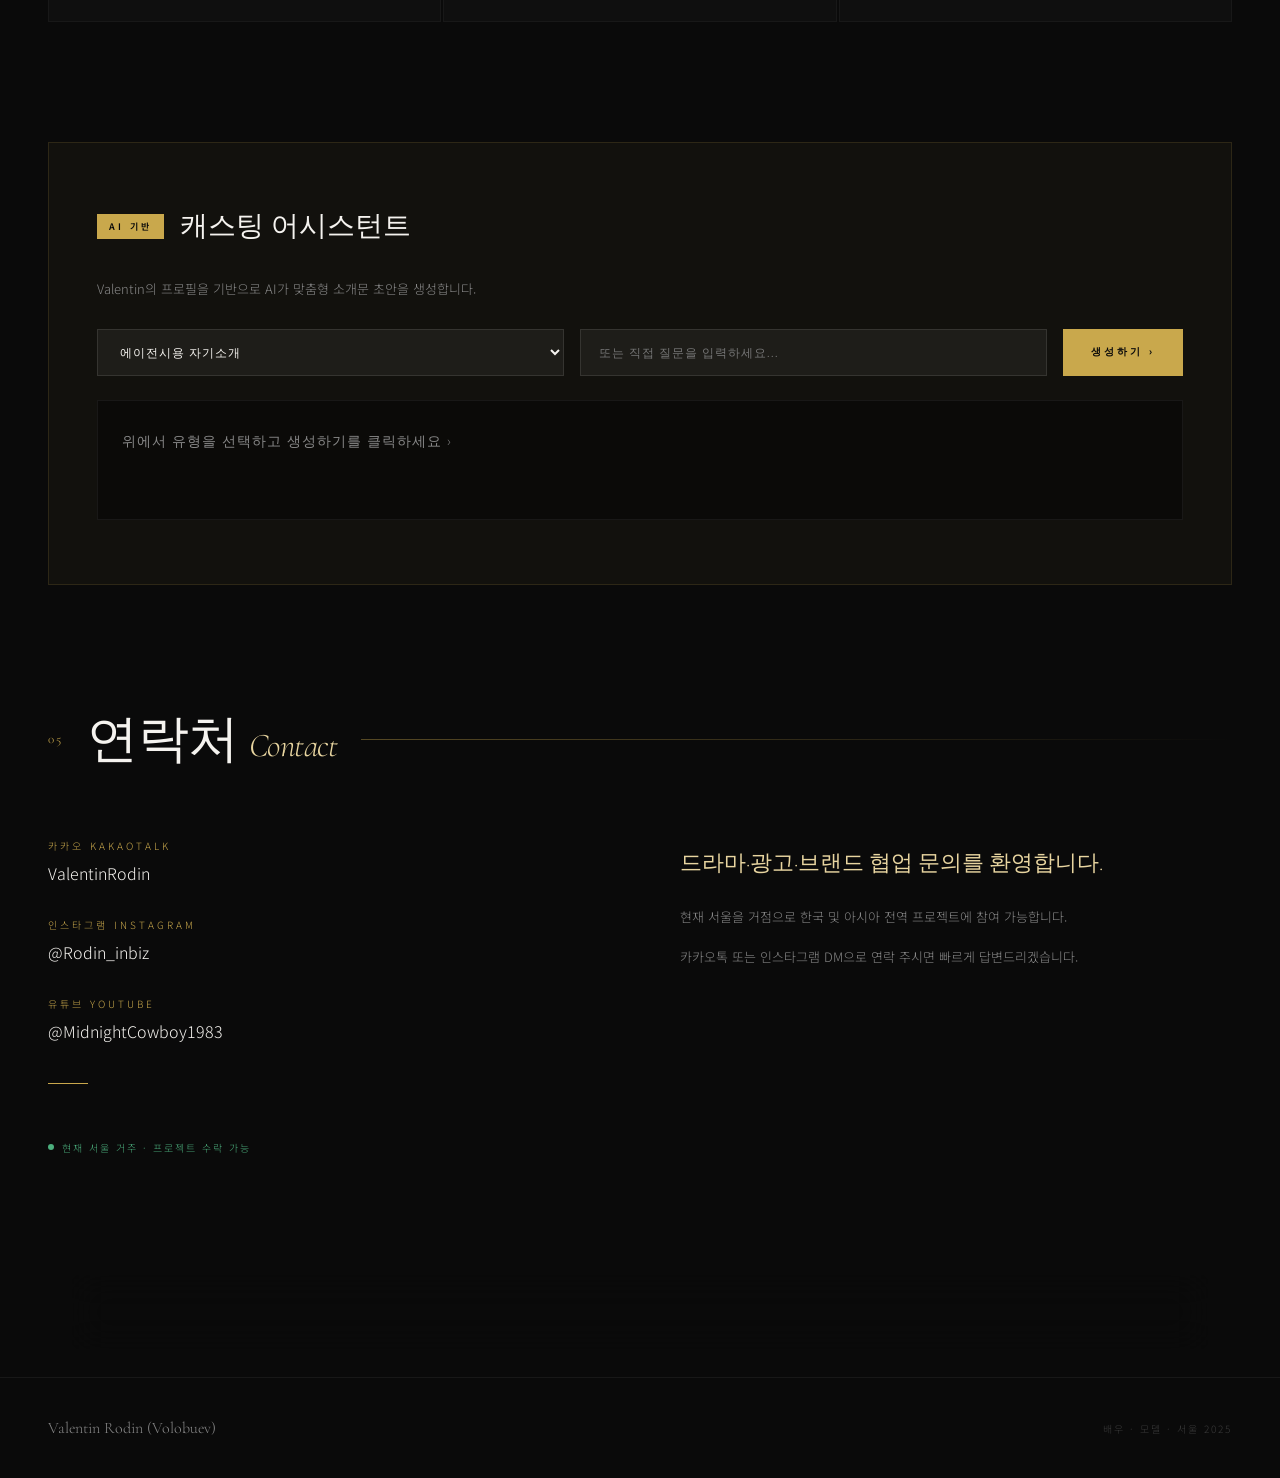
==== commit 6efb5dea: "Move partner strip to page bottom" ====
--- a/index.html
+++ b/index.html
@@ -275,6 +275,12 @@
       box-shadow: 0 18px 42px rgba(0, 0, 0, 0.2);
     }
 
+    .partner-strip--footer {
+      margin: 0 var(--page-pad-desktop) 28px;
+      width: auto;
+      max-width: none;
+    }
+
     .partner-strip-inner {
       display: flex;
       align-items: center;
@@ -897,6 +903,11 @@
       .partner-strip {
         width: calc(100vw - 84px);
       }
+
+      .partner-strip--footer {
+        margin: 0 56px 24px;
+        width: auto;
+      }
     }
 
     @media (max-width: 900px) {
@@ -1120,6 +1131,10 @@
         width: 100%;
       }
 
+      .partner-strip--footer {
+        margin: 0 var(--page-pad-mobile) 22px;
+      }
+
       .partner-logo-list {
         justify-content: flex-start;
         width: 100%;
@@ -1177,22 +1192,6 @@
       <p class="hero-subtitle" data-t="hero_subtitle">Korea / Japan / China / Taiwan / Hong Kong</p>
       <div class="hero-line"></div>
       <p class="hero-bio-short" data-t="hero_bio">International actor, based in Seoul. Over a decade of on-set experience across UK, Russia, China, India, Thailand, and South Korea.</p>
-      <section class="partner-strip fade-in" aria-label="Selected partners">
-        <div class="partner-strip-inner">
-          <span class="partner-strip-label" data-t="hero_brands_label">Selected partners</span>
-          <div class="partner-logo-list">
-            <span class="partner-logo-card" aria-label="Samsung">
-              <img class="partner-logo partner-logo--samsung" src="./assets/logos/samsung.svg" alt="Samsung logo">
-            </span>
-            <span class="partner-logo-card" aria-label="Netflix">
-              <img class="partner-logo partner-logo--netflix" src="./assets/logos/netflix.svg" alt="Netflix logo">
-            </span>
-            <span class="partner-logo-card" aria-label="MBC">
-              <img class="partner-logo partner-logo--mbc" src="./assets/logos/mbc.svg" alt="MBC logo">
-            </span>
-          </div>
-        </div>
-      </section>
     </div>
     <div class="hero-scroll" data-t="scroll">Scroll</div>
   </section>
@@ -1392,6 +1391,23 @@
         <p style="font-family:'Cormorant Garamond',serif;font-size:22px;font-weight:300;line-height:1.6;margin-bottom:24px;color:var(--gold-light)" data-t="contact_headline">드라마·광고·브랜드 협업 문의를 환영합니다.</p>
         <p style="font-size:13px;color:var(--grey);line-height:1.9" data-t="contact_body1">현재 서울을 거점으로 한국 및 아시아 전역 프로젝트에 참여 가능합니다.</p>
         <p style="font-size:13px;color:var(--grey);line-height:1.9;margin-top:16px" data-t="contact_body2">카카오톡 또는 인스타그램 DM으로 연락 주시면 빠르게 답변드리겠습니다.</p>
+      </div>
+    </div>
+  </section>
+
+  <section class="partner-strip partner-strip--footer fade-in" aria-label="Selected partners">
+    <div class="partner-strip-inner">
+      <span class="partner-strip-label" data-t="hero_brands_label">Selected partners</span>
+      <div class="partner-logo-list">
+        <span class="partner-logo-card" aria-label="Samsung">
+          <img class="partner-logo partner-logo--samsung" src="./assets/logos/samsung.svg" alt="Samsung logo">
+        </span>
+        <span class="partner-logo-card" aria-label="Netflix">
+          <img class="partner-logo partner-logo--netflix" src="./assets/logos/netflix.svg" alt="Netflix logo">
+        </span>
+        <span class="partner-logo-card" aria-label="MBC">
+          <img class="partner-logo partner-logo--mbc" src="./assets/logos/mbc.svg" alt="MBC logo">
+        </span>
       </div>
     </div>
   </section>
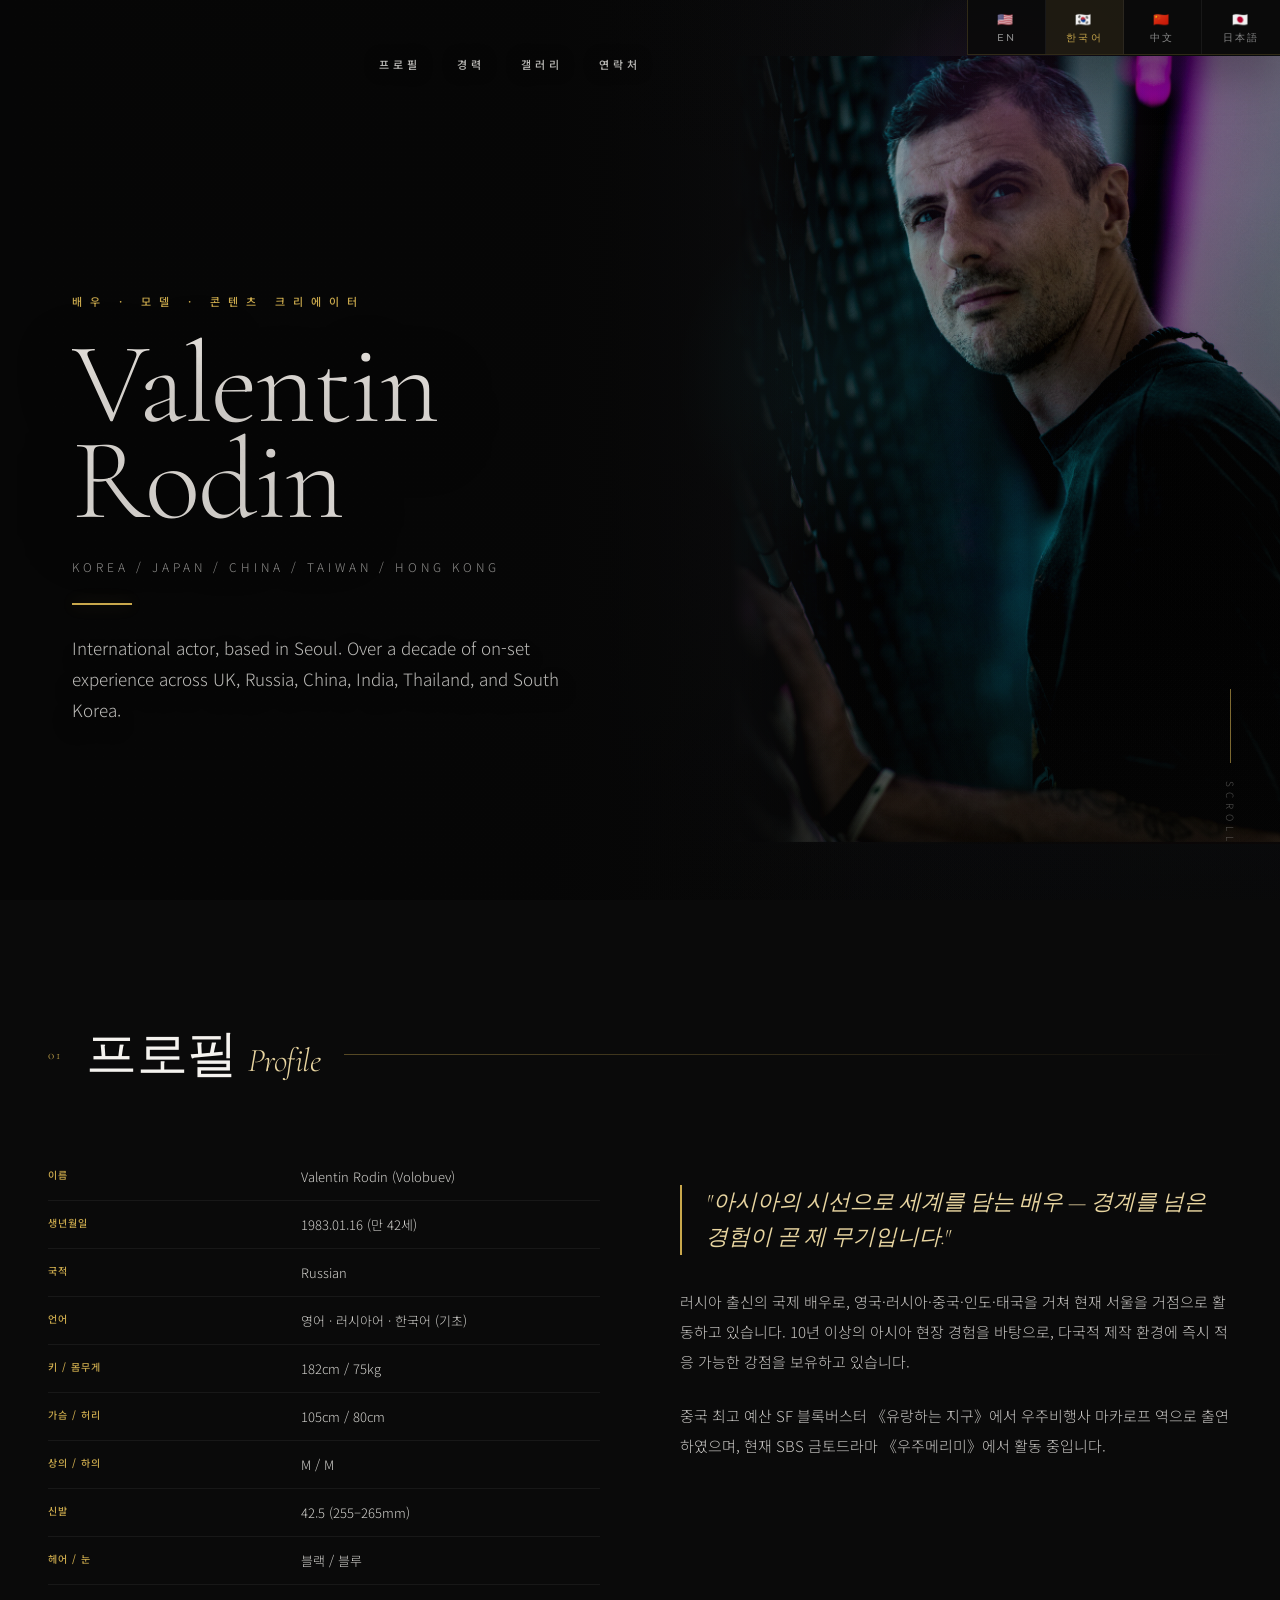
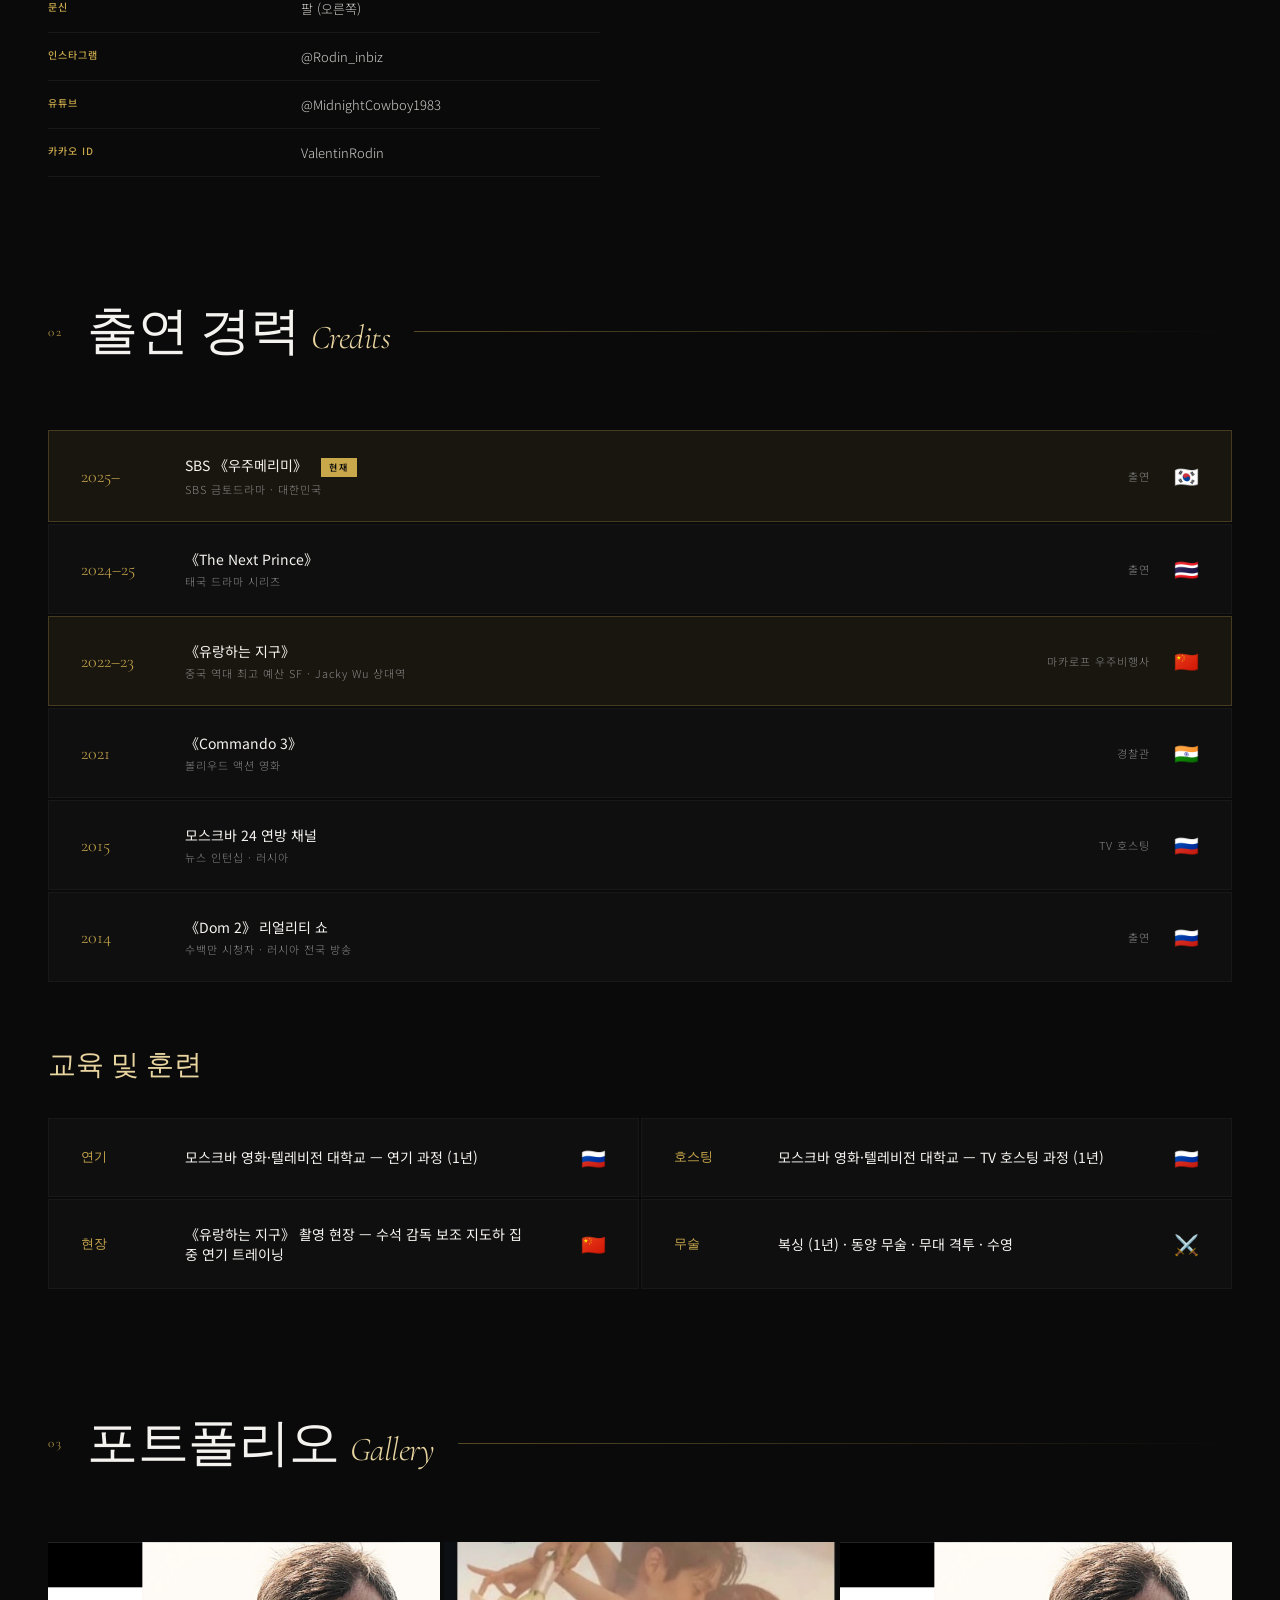
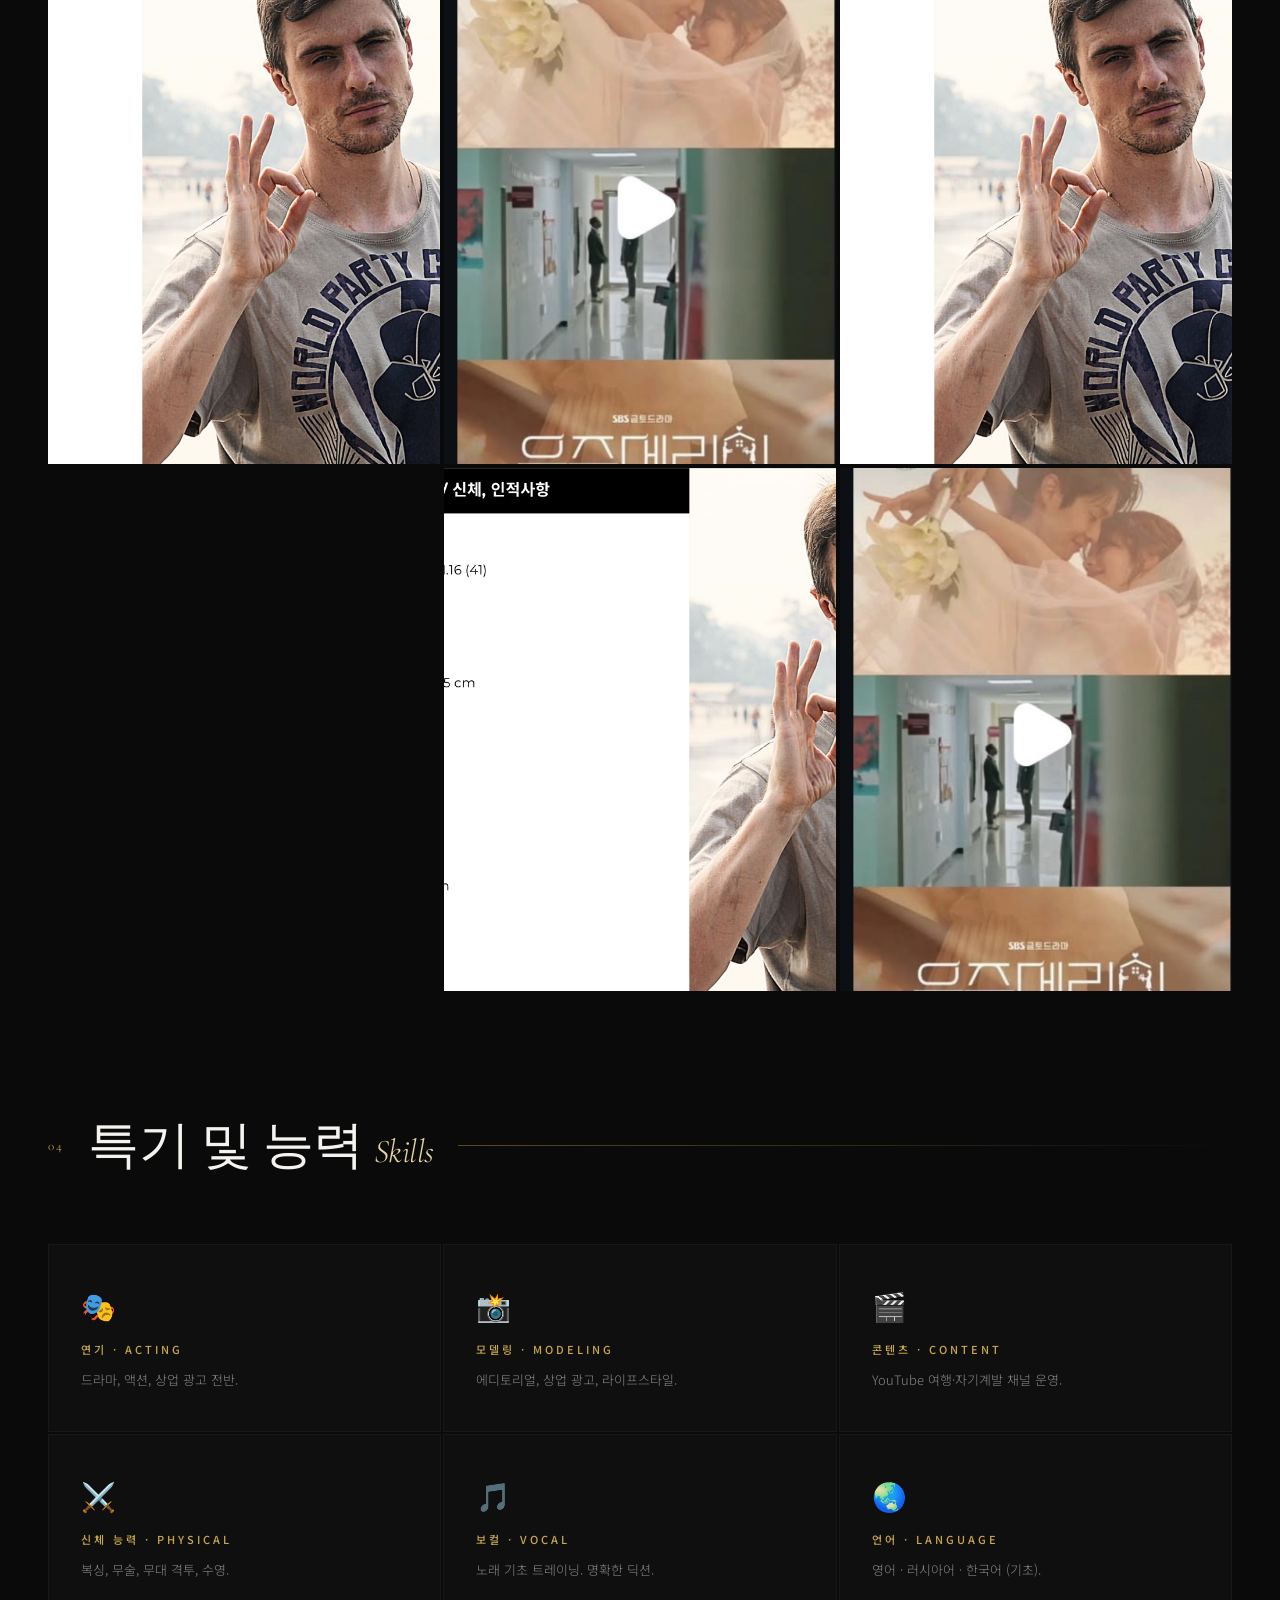
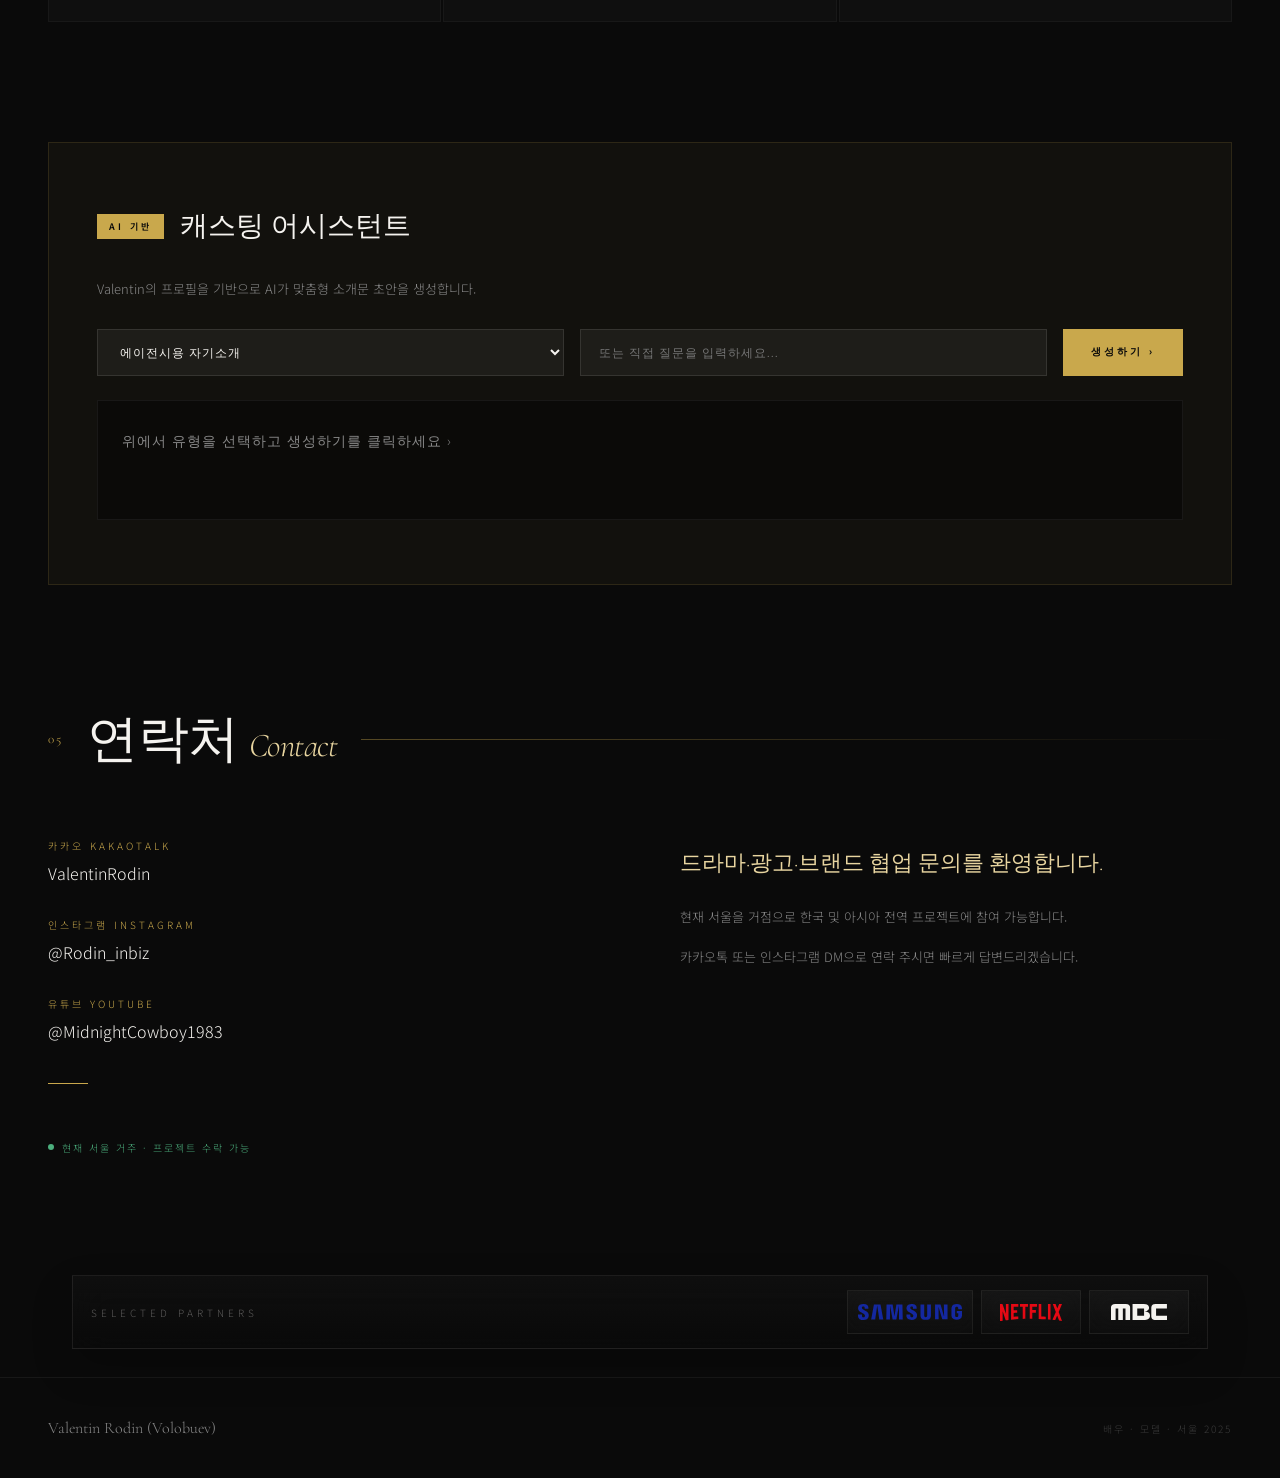
==== commit 99b5c79b: "Unify hero name styling and add silver shimmer" ====
--- a/index.html
+++ b/index.html
@@ -223,13 +223,29 @@
       font-weight: 300;
       line-height: 0.84;
       letter-spacing: -2px;
-      animation: fadeUp 1s 0.4s both;
+      color: rgba(245, 243, 239, 0.94);
+      background-image: linear-gradient(
+        112deg,
+        rgba(238, 234, 229, 0.96) 0%,
+        rgba(238, 234, 229, 0.96) 34%,
+        rgba(255, 255, 255, 0.99) 45%,
+        rgba(193, 203, 216, 0.98) 50%,
+        rgba(255, 255, 255, 0.99) 55%,
+        rgba(238, 234, 229, 0.96) 66%,
+        rgba(238, 234, 229, 0.96) 100%
+      );
+      background-size: 240% 100%;
+      background-position: 118% center;
+      -webkit-background-clip: text;
+      background-clip: text;
+      -webkit-text-fill-color: transparent;
+      animation: fadeUp 1s 0.4s both, heroShine 7.2s ease-in-out 1.2s infinite;
       text-shadow: 0 14px 60px rgba(0, 0, 0, 0.65);
     }
 
     .hero-name em {
-      font-style: italic;
-      color: var(--gold-light);
+      font-style: normal;
+      color: inherit;
     }
 
     .hero-subtitle {
@@ -845,6 +861,21 @@
       }
       50% {
         opacity: 0.3;
+      }
+    }
+
+    @keyframes heroShine {
+      0% {
+        background-position: 118% center;
+      }
+      42% {
+        background-position: 118% center;
+      }
+      58% {
+        background-position: -16% center;
+      }
+      100% {
+        background-position: -16% center;
       }
     }
 
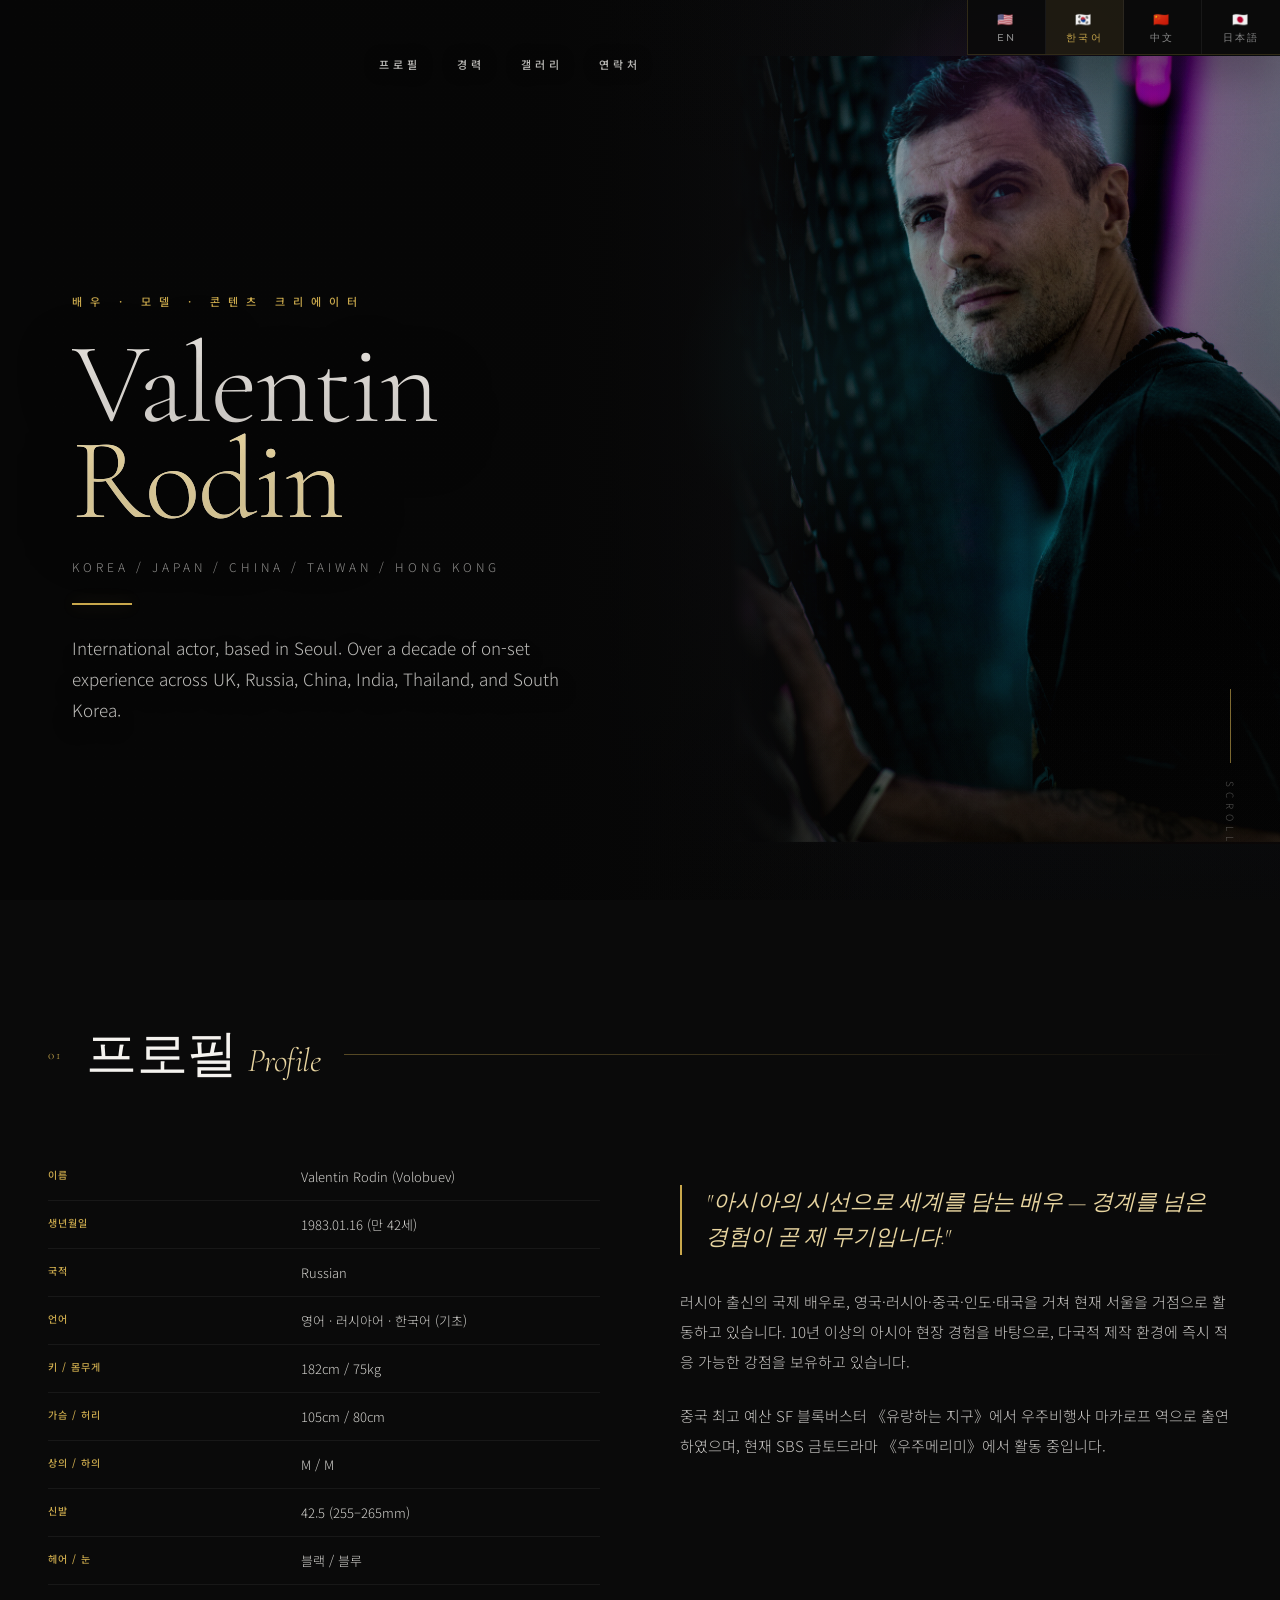
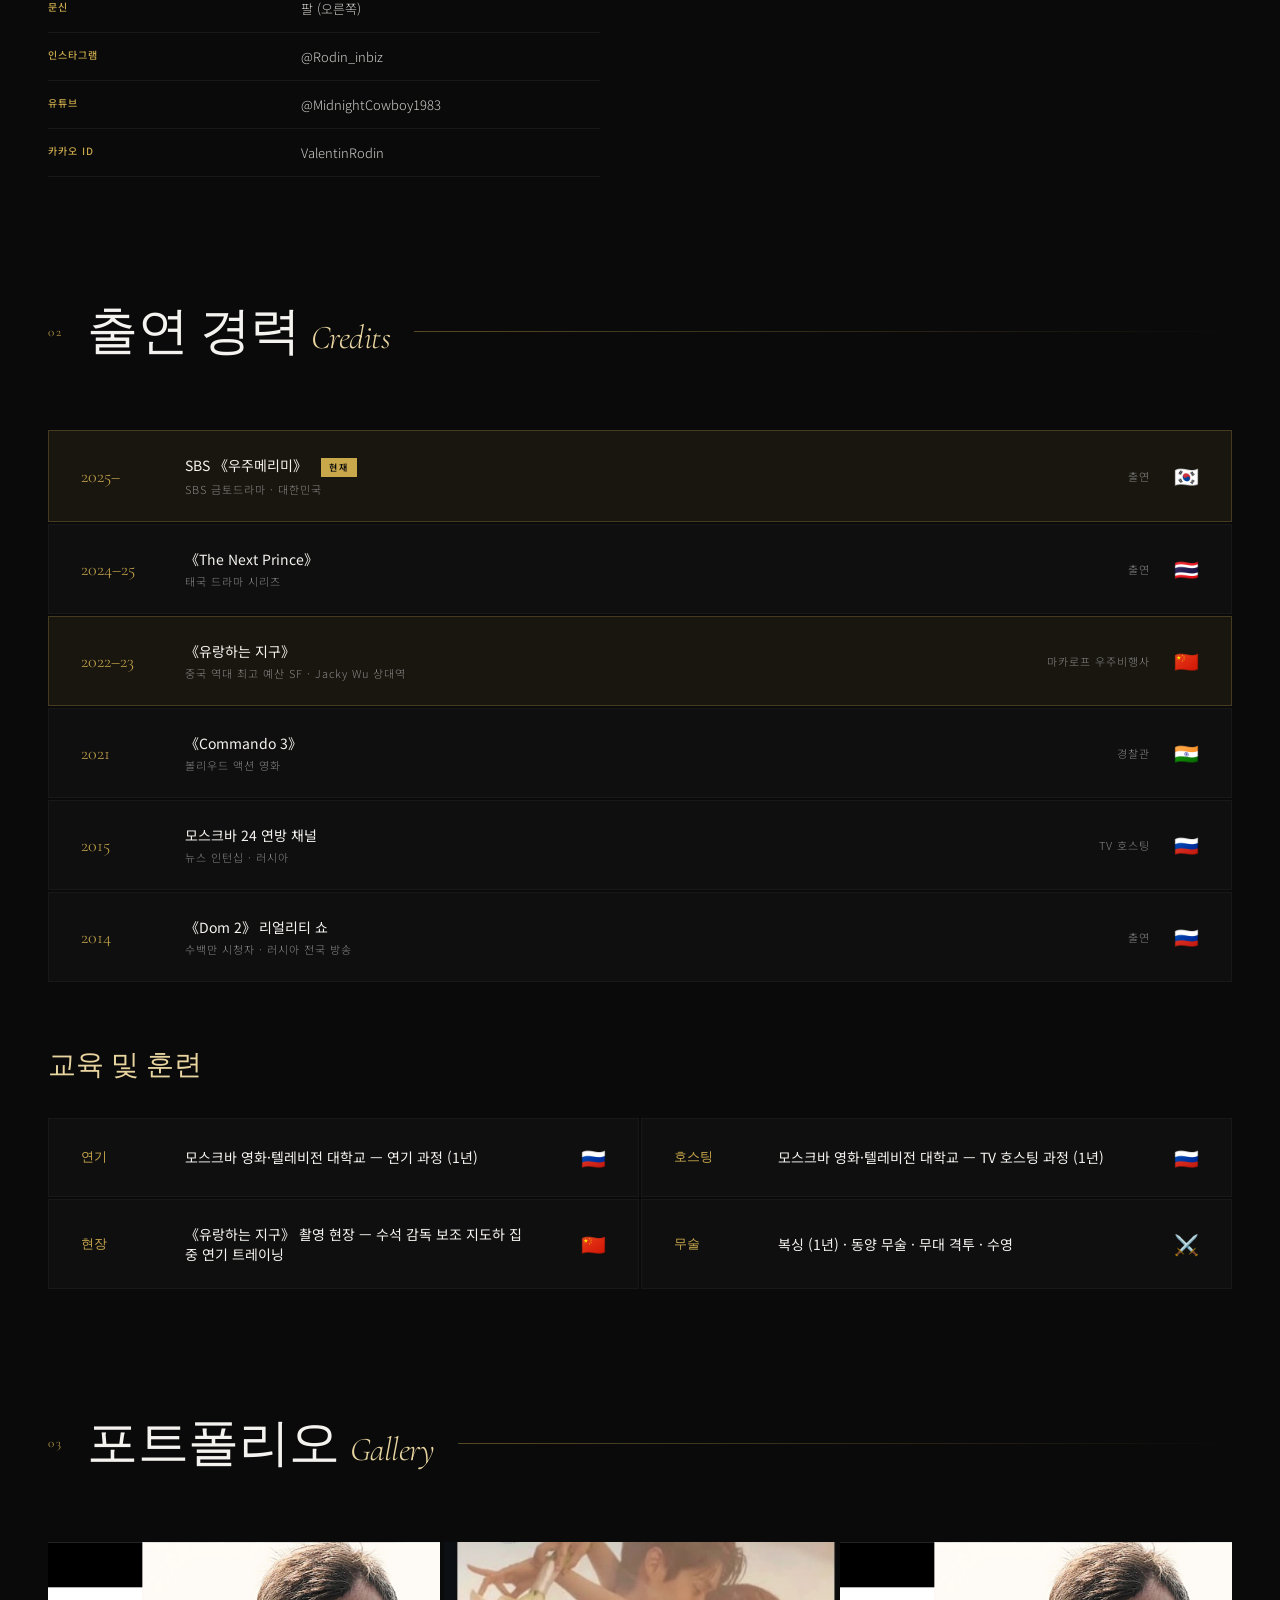
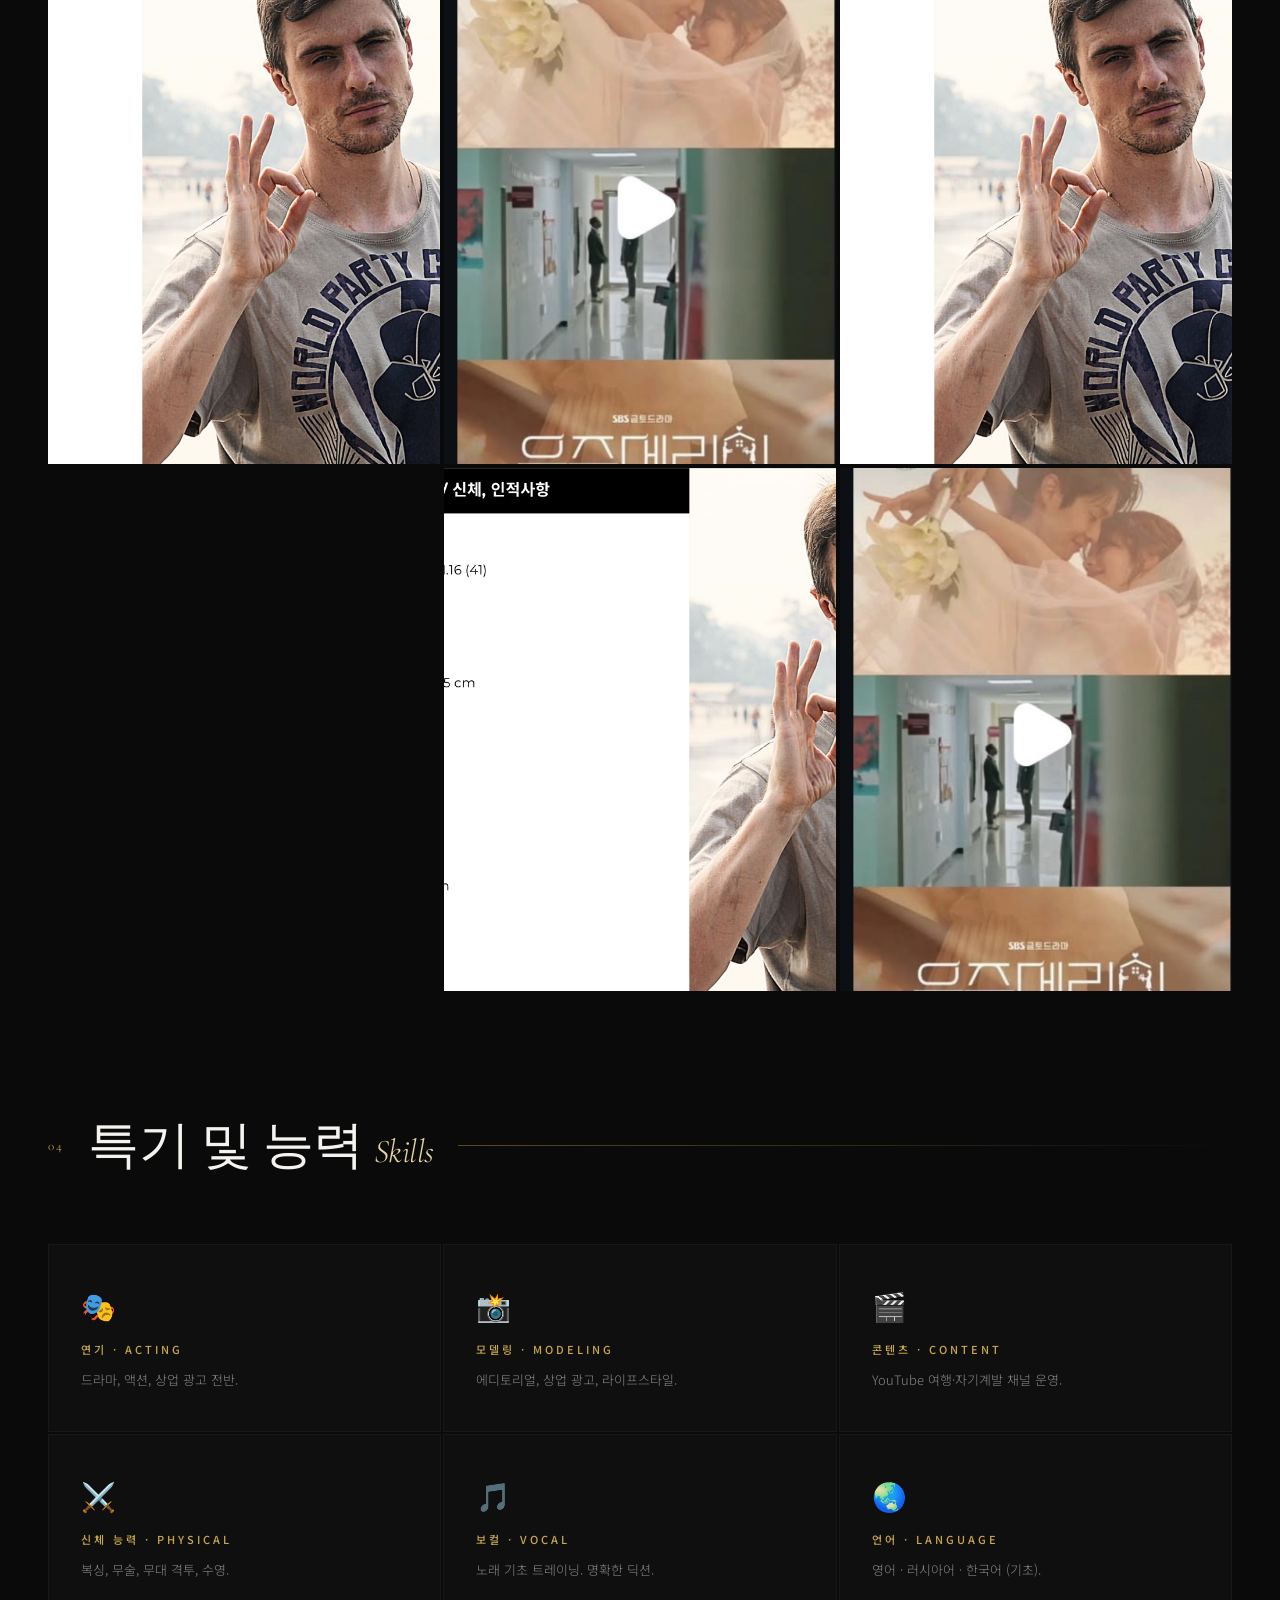
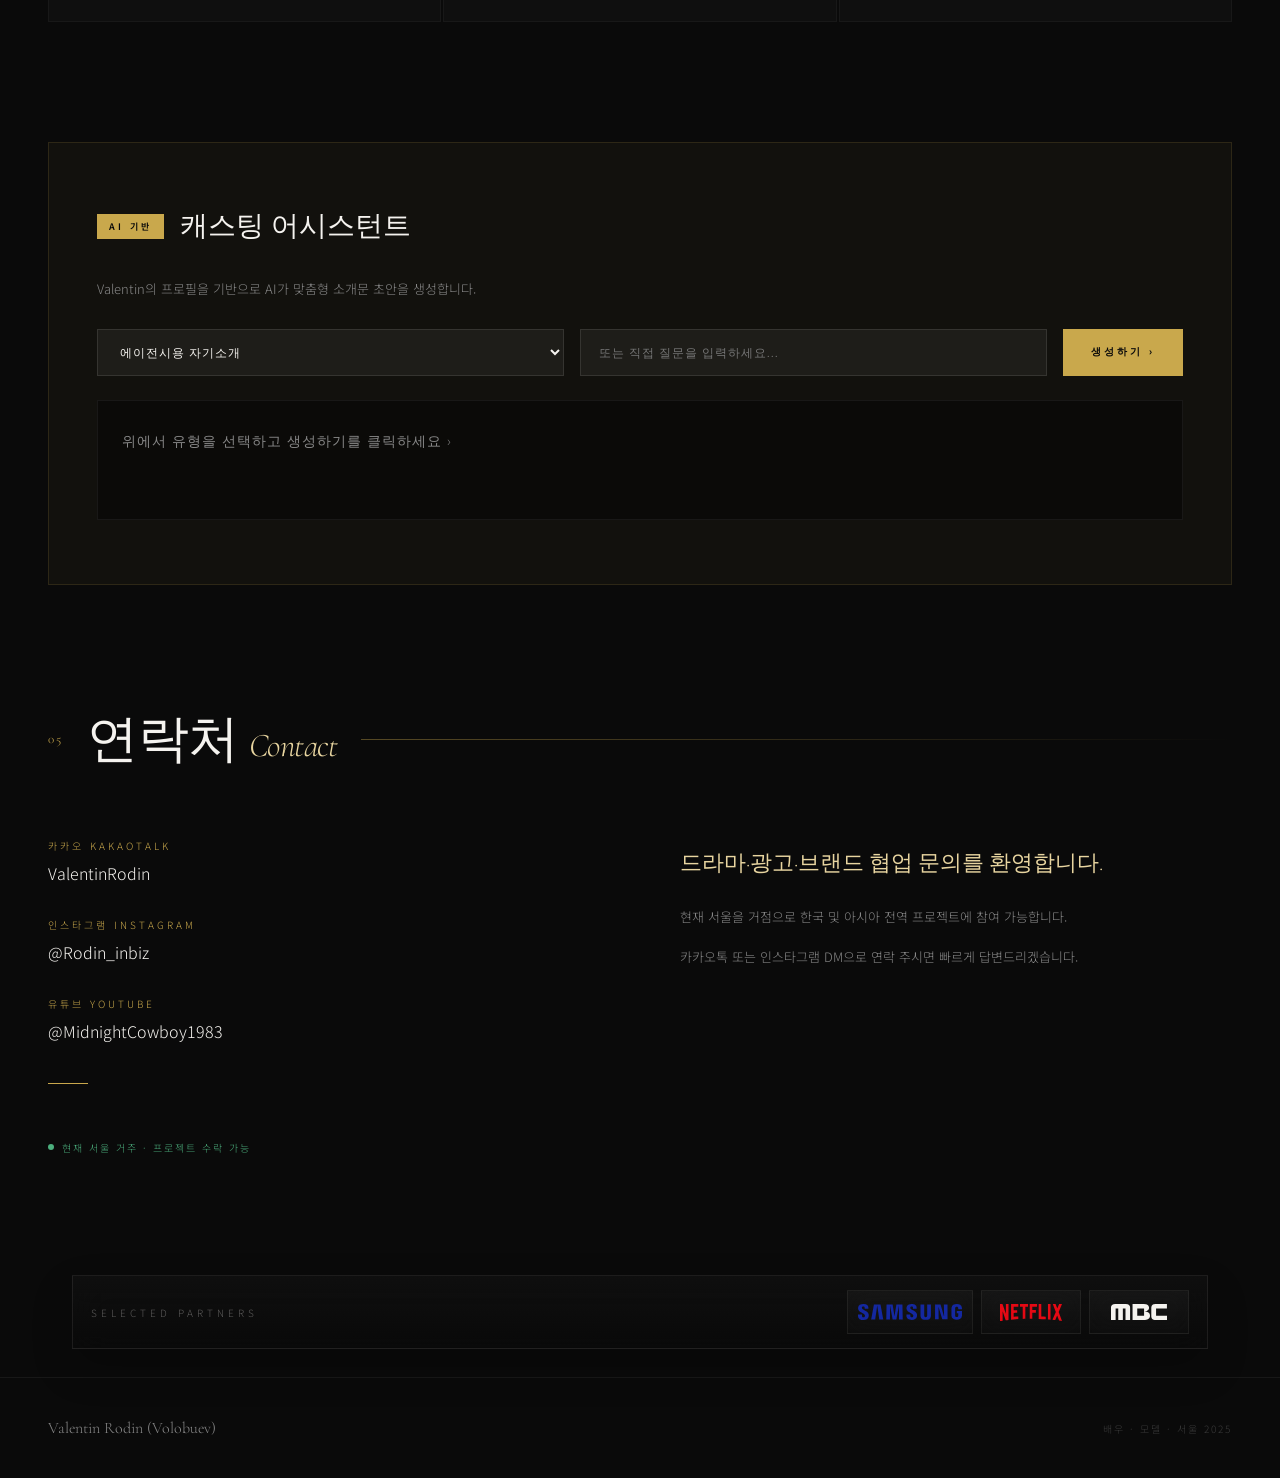
==== commit bc9d3d73: "Refine Rodin color and slow hero shimmer" ====
--- a/index.html
+++ b/index.html
@@ -227,25 +227,42 @@
       background-image: linear-gradient(
         112deg,
         rgba(238, 234, 229, 0.96) 0%,
-        rgba(238, 234, 229, 0.96) 34%,
-        rgba(255, 255, 255, 0.99) 45%,
-        rgba(193, 203, 216, 0.98) 50%,
-        rgba(255, 255, 255, 0.99) 55%,
-        rgba(238, 234, 229, 0.96) 66%,
+        rgba(238, 234, 229, 0.96) 35%,
+        rgba(249, 250, 252, 1) 46%,
+        rgba(255, 255, 255, 1) 50%,
+        rgba(212, 221, 233, 0.98) 54%,
+        rgba(249, 250, 252, 1) 60%,
+        rgba(238, 234, 229, 0.96) 72%,
         rgba(238, 234, 229, 0.96) 100%
       );
-      background-size: 240% 100%;
+      background-size: 280% 100%;
       background-position: 118% center;
       -webkit-background-clip: text;
       background-clip: text;
       -webkit-text-fill-color: transparent;
-      animation: fadeUp 1s 0.4s both, heroShine 7.2s ease-in-out 1.2s infinite;
+      animation: fadeUp 1s 0.4s both, heroShine 11.5s ease-in-out 1.4s infinite;
       text-shadow: 0 14px 60px rgba(0, 0, 0, 0.65);
     }
 
     .hero-name em {
       font-style: normal;
-      color: inherit;
+      color: var(--gold-light);
+      background-image: linear-gradient(
+        112deg,
+        rgba(232, 213, 160, 0.98) 0%,
+        rgba(232, 213, 160, 0.98) 34%,
+        rgba(255, 253, 247, 1) 46%,
+        rgba(255, 255, 255, 1) 50%,
+        rgba(244, 233, 198, 0.99) 56%,
+        rgba(232, 213, 160, 0.98) 70%,
+        rgba(232, 213, 160, 0.98) 100%
+      );
+      background-size: 280% 100%;
+      background-position: 118% center;
+      -webkit-background-clip: text;
+      background-clip: text;
+      -webkit-text-fill-color: transparent;
+      animation: heroShine 11.5s ease-in-out 1.6s infinite;
     }
 
     .hero-subtitle {
@@ -868,10 +885,10 @@
       0% {
         background-position: 118% center;
       }
-      42% {
+      48% {
         background-position: 118% center;
       }
-      58% {
+      74% {
         background-position: -16% center;
       }
       100% {
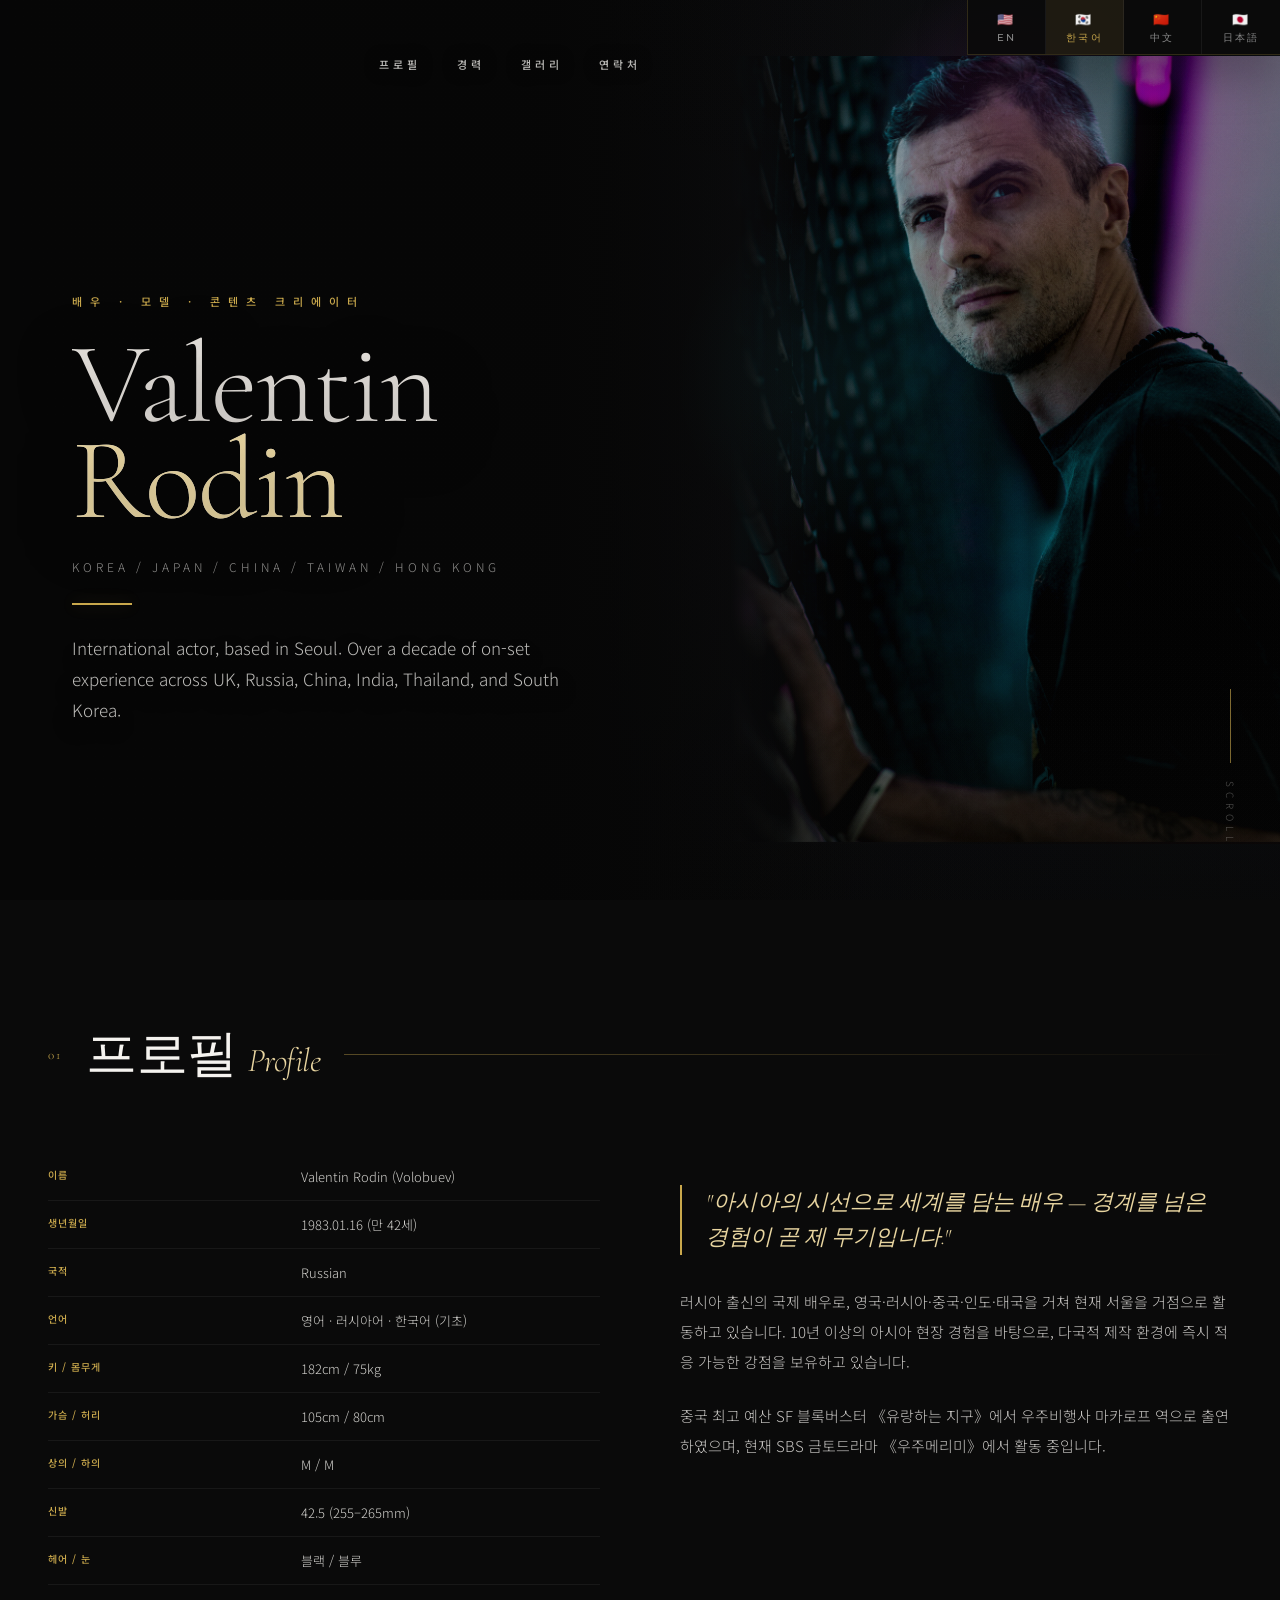
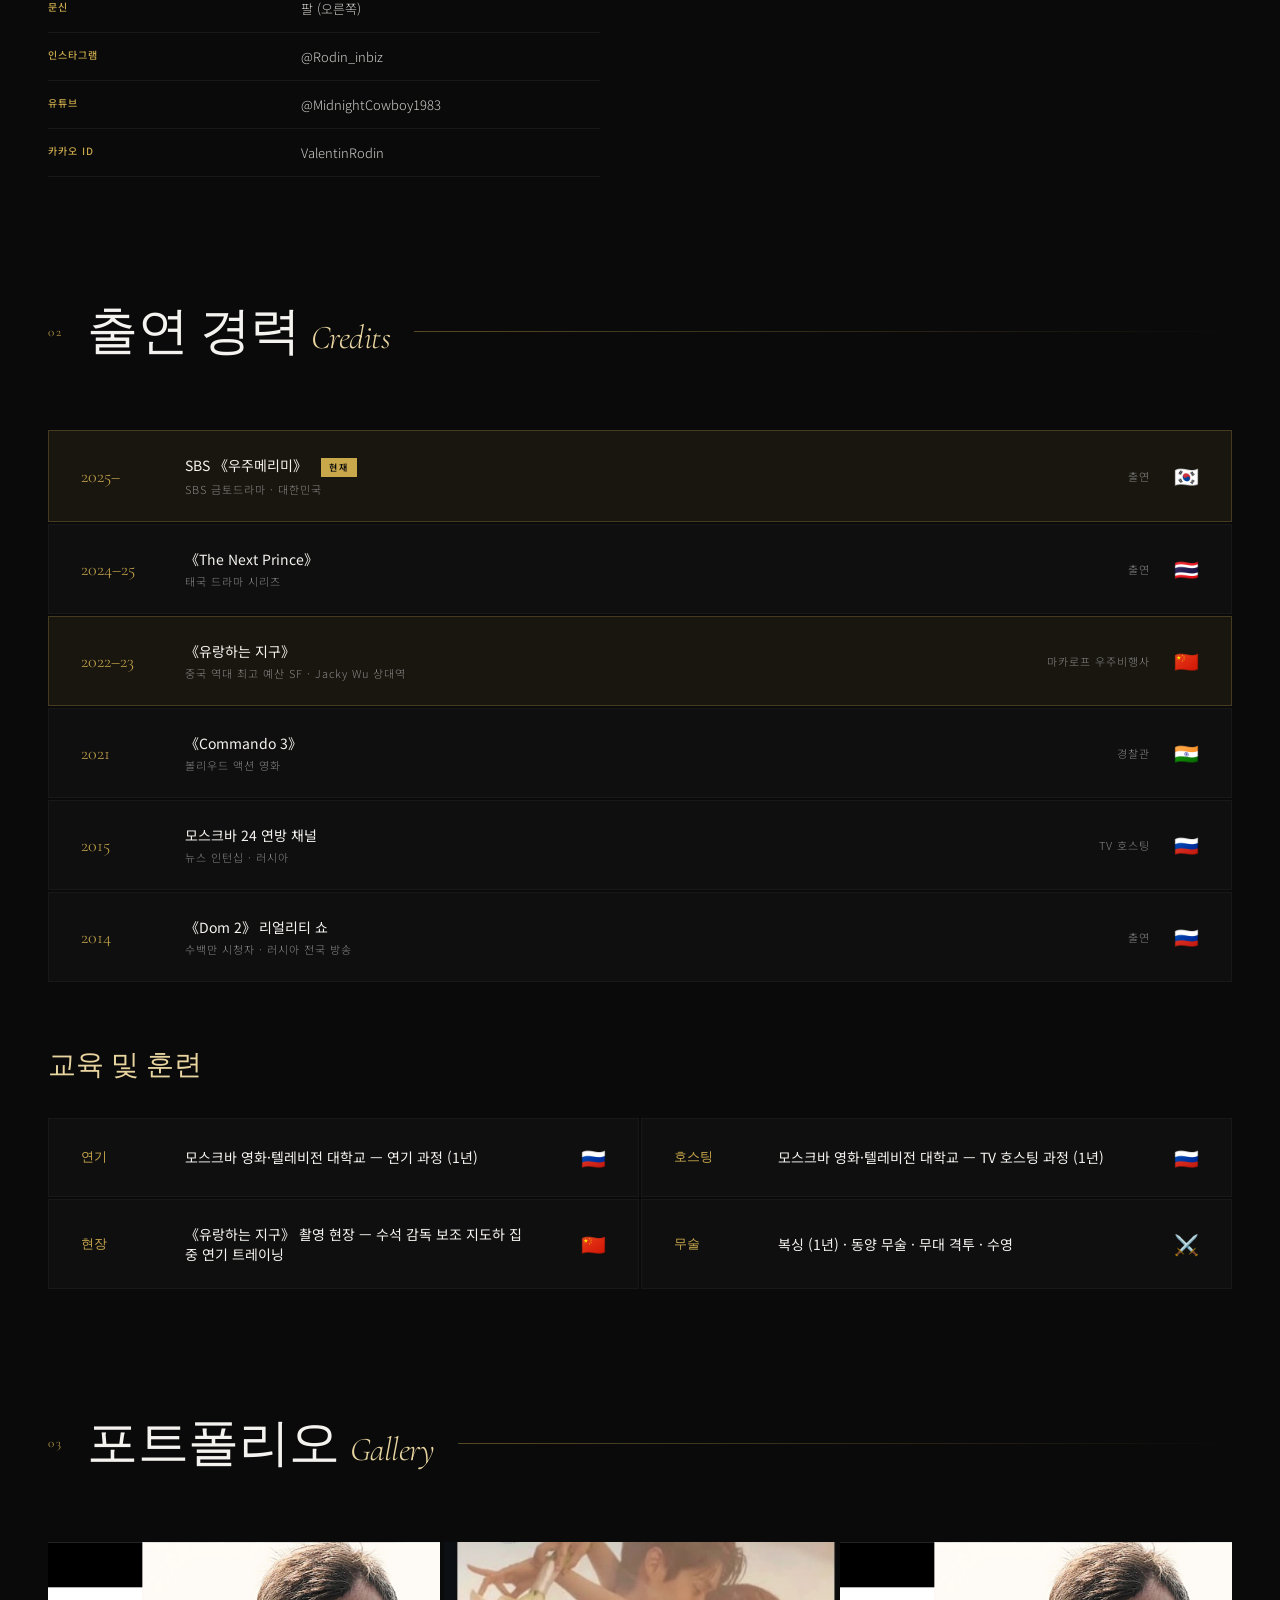
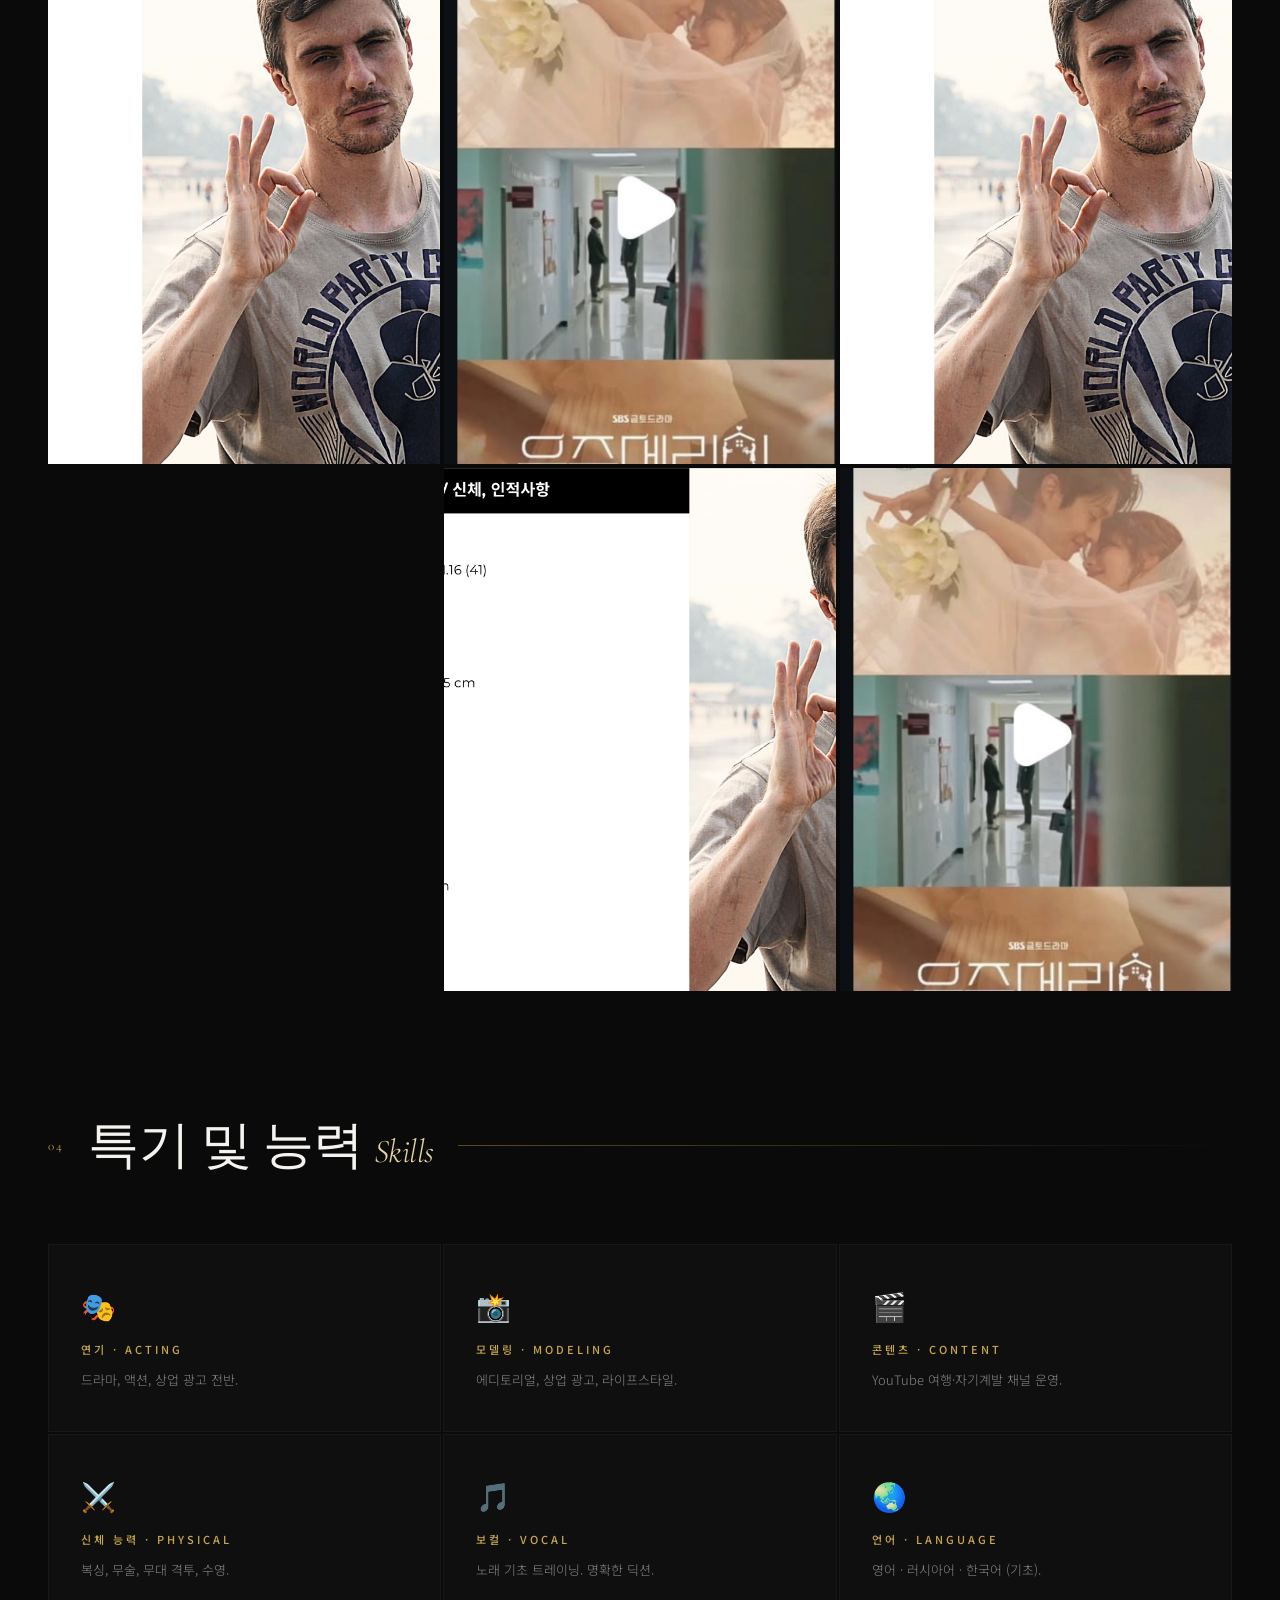
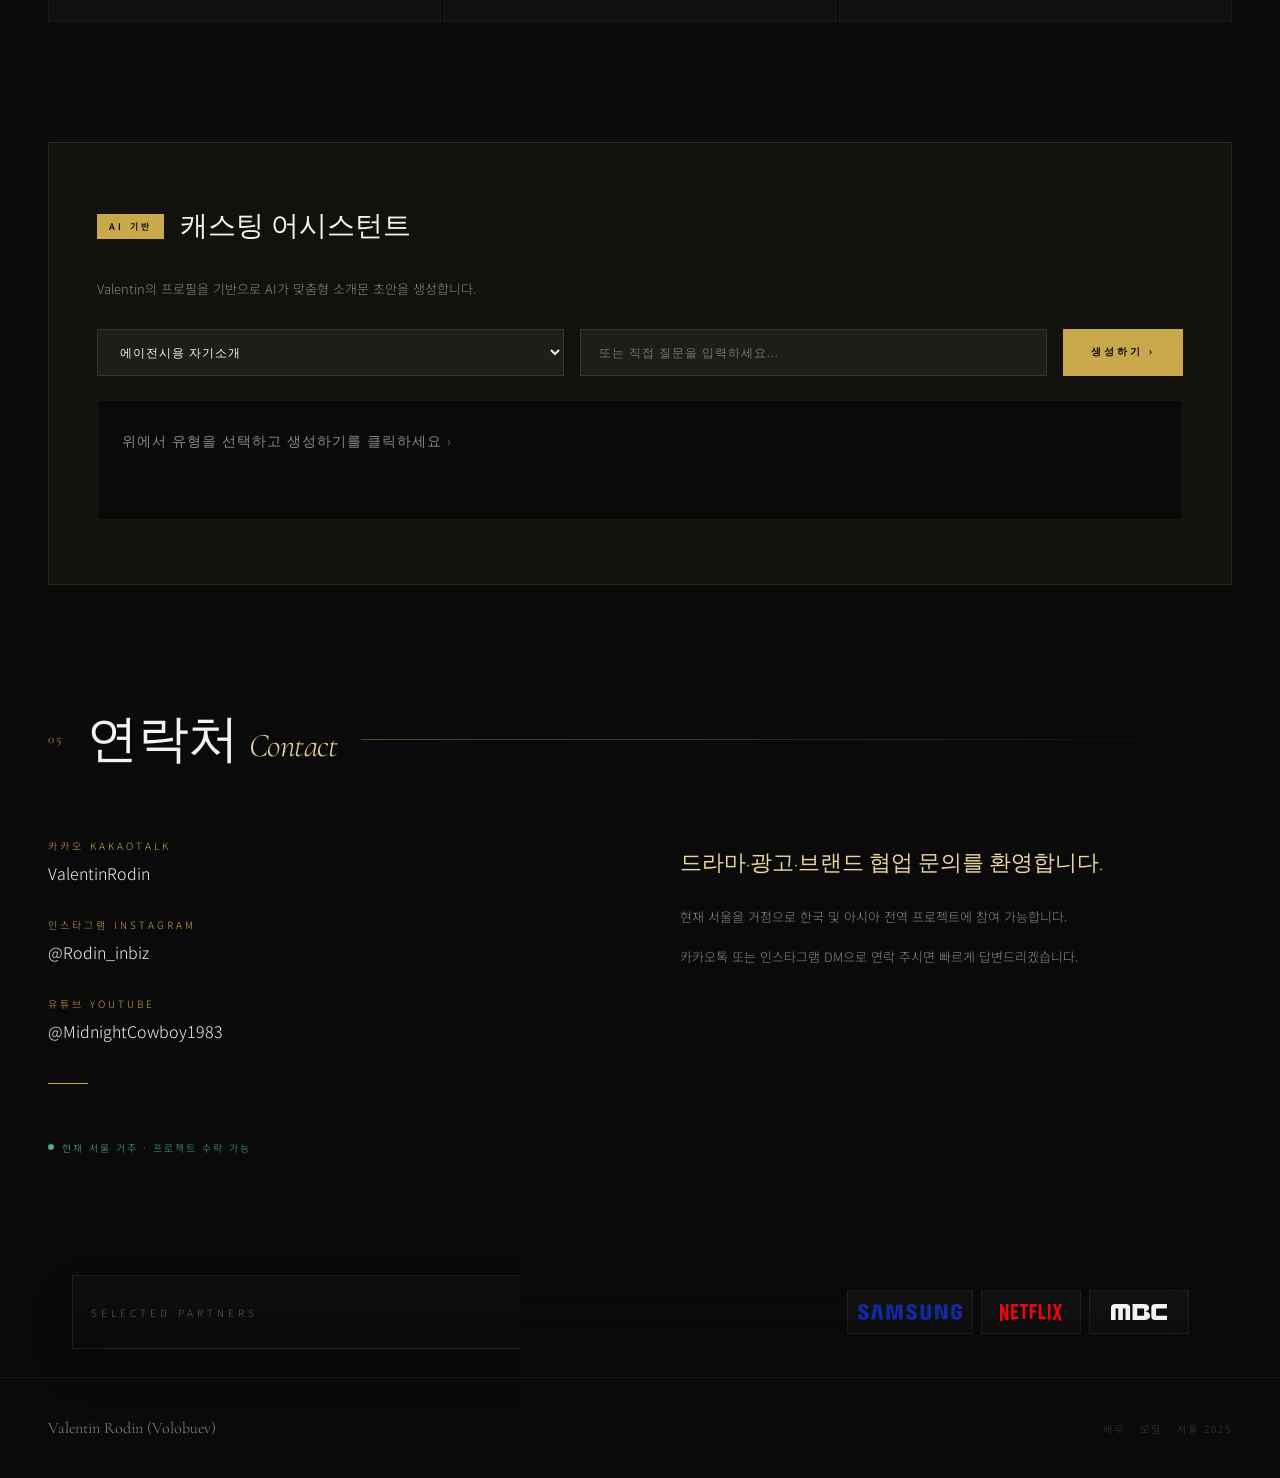
==== commit d6c5390d: "Make hero shimmer more visible and elegant" ====
--- a/index.html
+++ b/index.html
@@ -227,20 +227,22 @@
       background-image: linear-gradient(
         112deg,
         rgba(238, 234, 229, 0.96) 0%,
-        rgba(238, 234, 229, 0.96) 35%,
-        rgba(249, 250, 252, 1) 46%,
+        rgba(238, 234, 229, 0.96) 36%,
+        rgba(248, 250, 253, 0.98) 43%,
+        rgba(255, 255, 255, 1) 48%,
         rgba(255, 255, 255, 1) 50%,
-        rgba(212, 221, 233, 0.98) 54%,
-        rgba(249, 250, 252, 1) 60%,
+        rgba(214, 224, 238, 0.99) 53%,
+        rgba(255, 255, 255, 1) 58%,
+        rgba(248, 250, 253, 0.98) 64%,
         rgba(238, 234, 229, 0.96) 72%,
         rgba(238, 234, 229, 0.96) 100%
       );
-      background-size: 280% 100%;
+      background-size: 340% 100%;
       background-position: 118% center;
       -webkit-background-clip: text;
       background-clip: text;
       -webkit-text-fill-color: transparent;
-      animation: fadeUp 1s 0.4s both, heroShine 11.5s ease-in-out 1.4s infinite;
+      animation: fadeUp 1s 0.4s both, heroShine 12.5s cubic-bezier(0.45, 0.02, 0.2, 1) 1.4s infinite;
       text-shadow: 0 14px 60px rgba(0, 0, 0, 0.65);
     }
 
@@ -250,19 +252,21 @@
       background-image: linear-gradient(
         112deg,
         rgba(232, 213, 160, 0.98) 0%,
-        rgba(232, 213, 160, 0.98) 34%,
-        rgba(255, 253, 247, 1) 46%,
+        rgba(232, 213, 160, 0.98) 36%,
+        rgba(255, 249, 236, 0.99) 43%,
+        rgba(255, 255, 255, 1) 48%,
         rgba(255, 255, 255, 1) 50%,
-        rgba(244, 233, 198, 0.99) 56%,
+        rgba(247, 238, 208, 0.99) 54%,
+        rgba(255, 249, 236, 0.99) 59%,
         rgba(232, 213, 160, 0.98) 70%,
         rgba(232, 213, 160, 0.98) 100%
       );
-      background-size: 280% 100%;
+      background-size: 340% 100%;
       background-position: 118% center;
       -webkit-background-clip: text;
       background-clip: text;
       -webkit-text-fill-color: transparent;
-      animation: heroShine 11.5s ease-in-out 1.6s infinite;
+      animation: heroShine 12.5s cubic-bezier(0.45, 0.02, 0.2, 1) 1.6s infinite;
     }
 
     .hero-subtitle {
@@ -885,10 +889,10 @@
       0% {
         background-position: 118% center;
       }
-      48% {
+      44% {
         background-position: 118% center;
       }
-      74% {
+      82% {
         background-position: -16% center;
       }
       100% {
